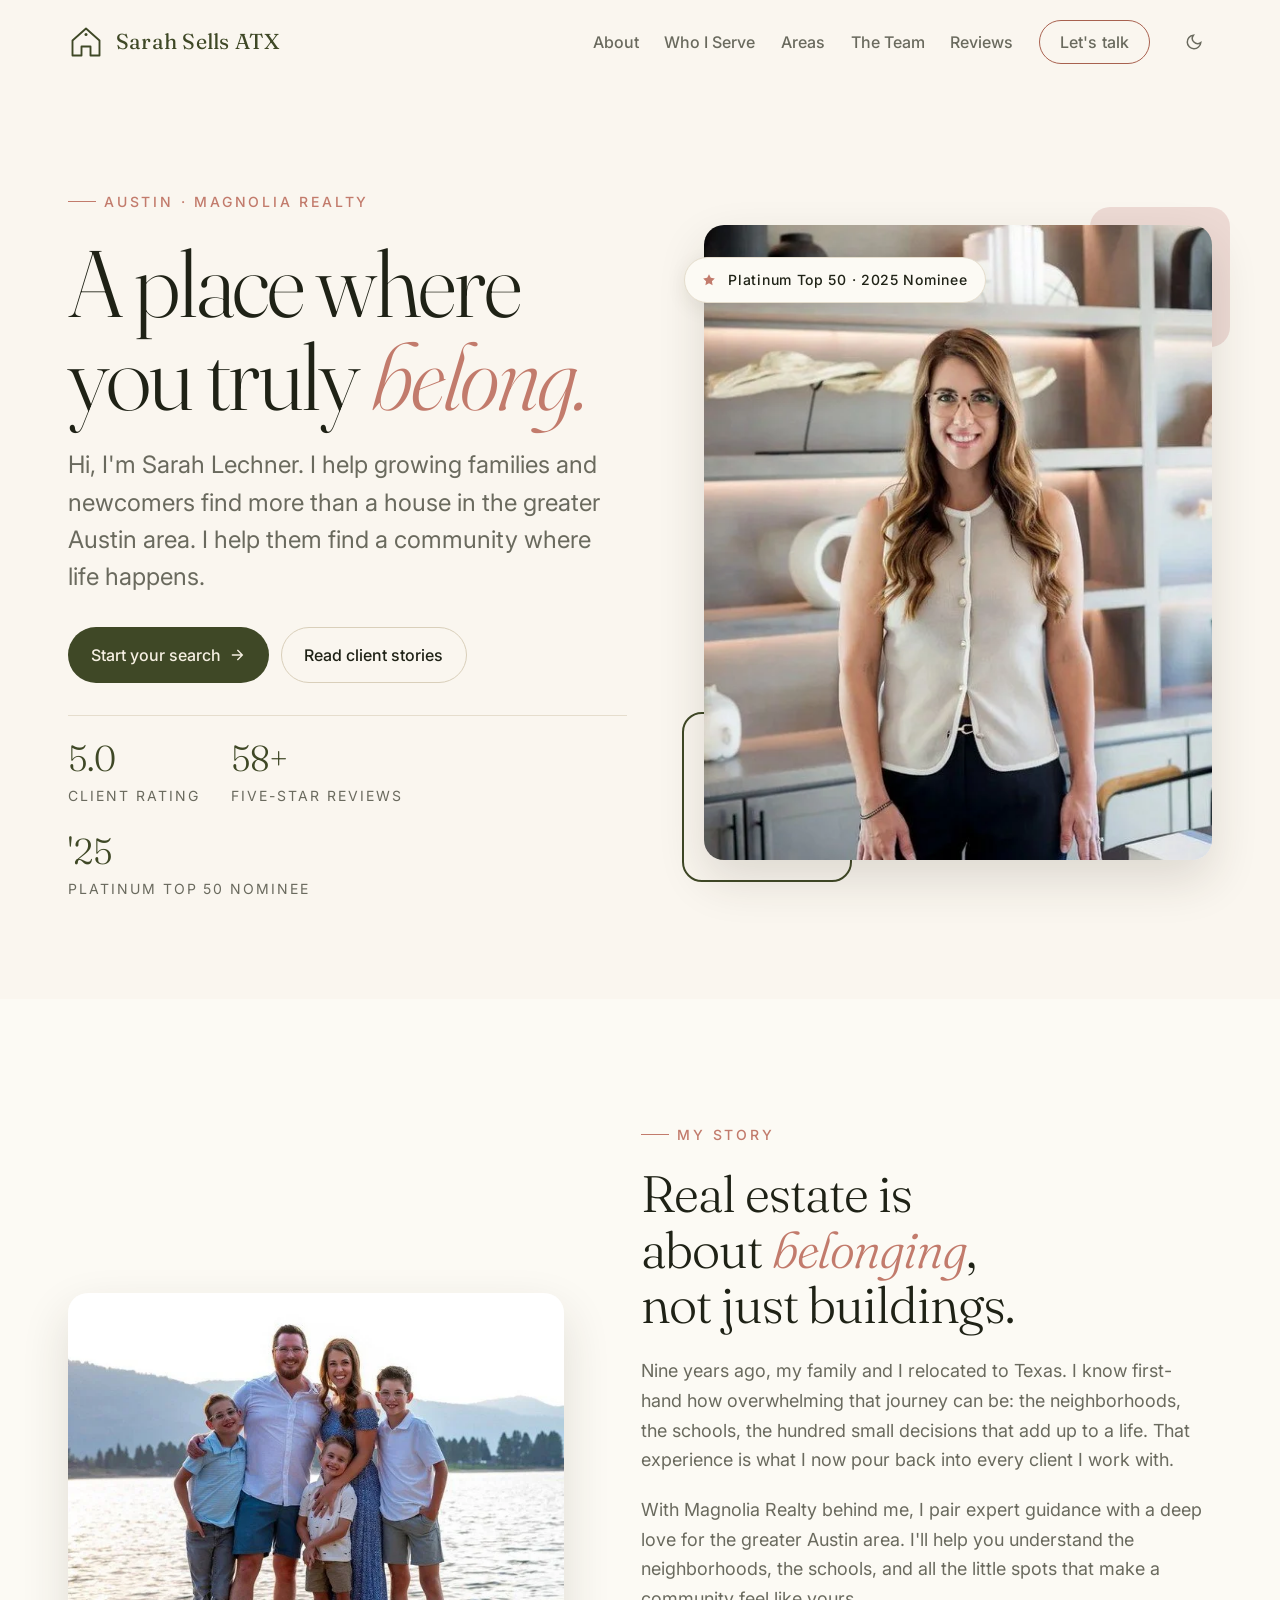
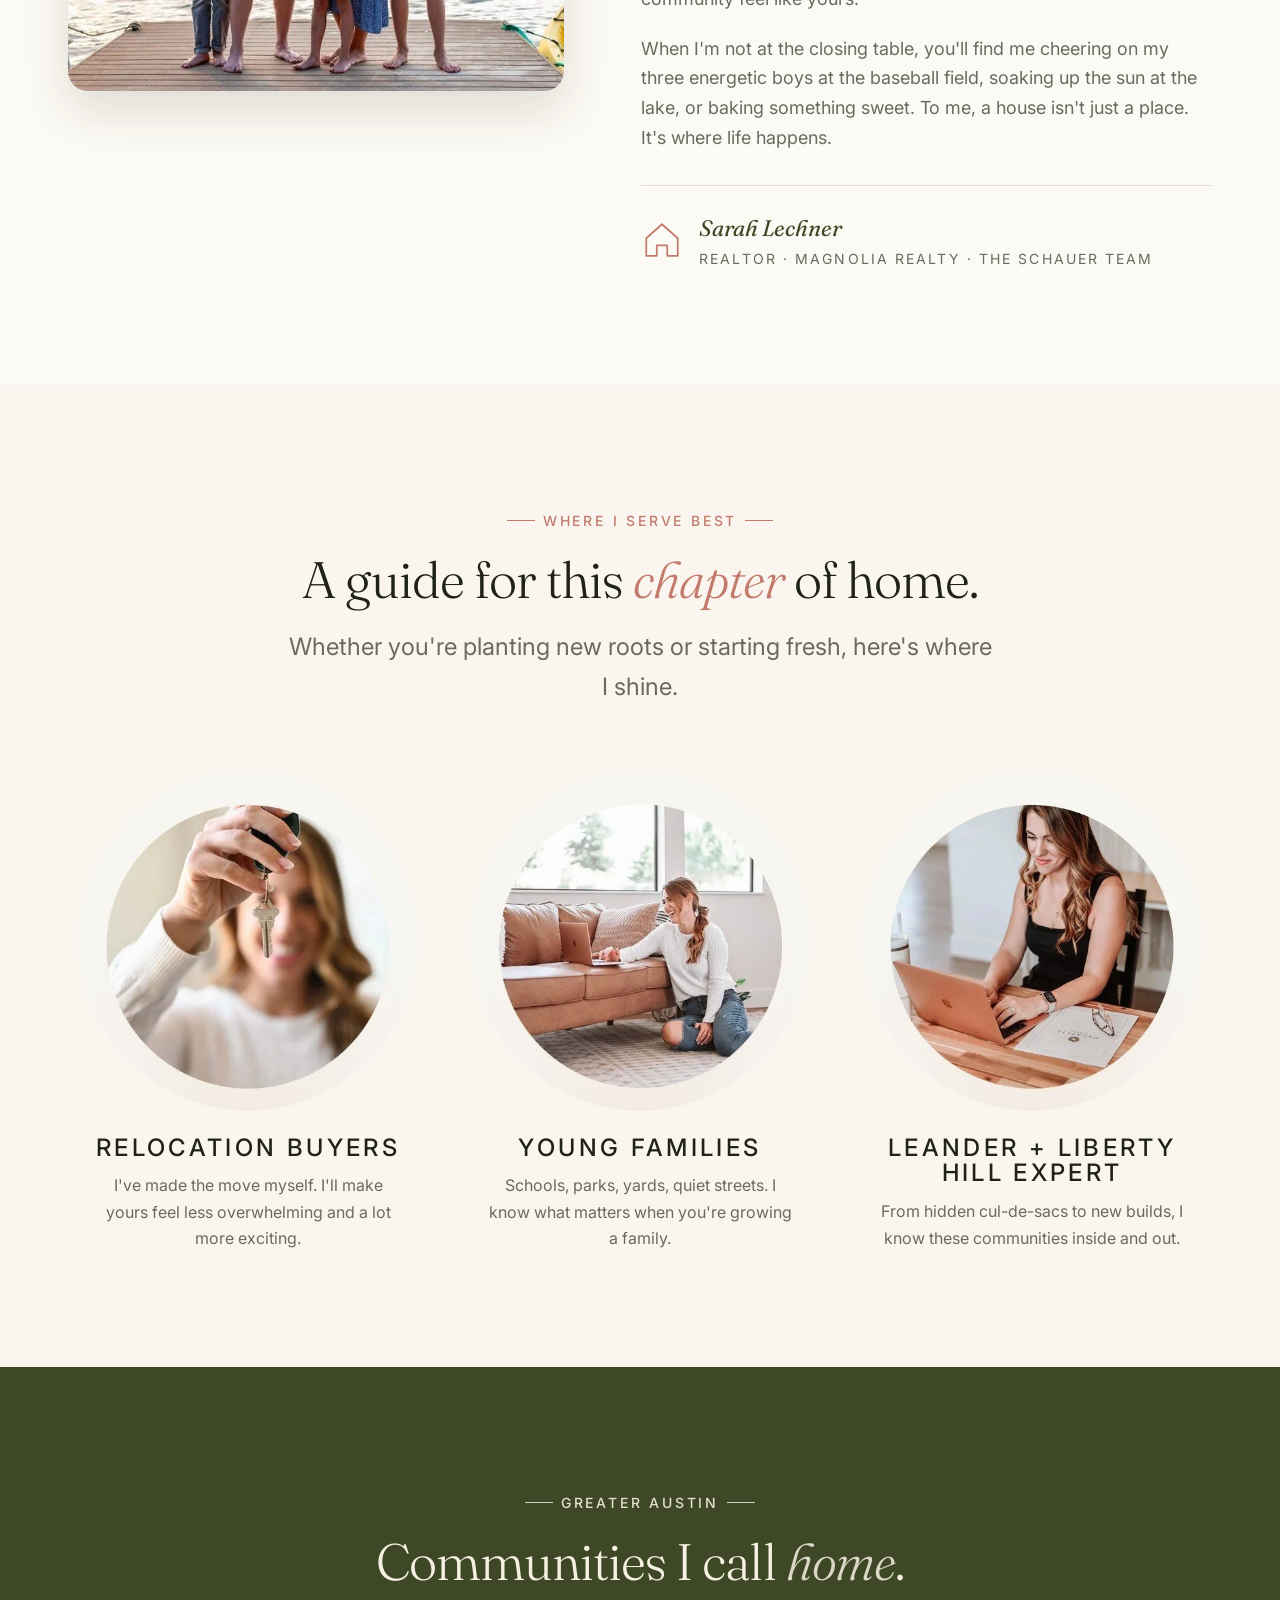
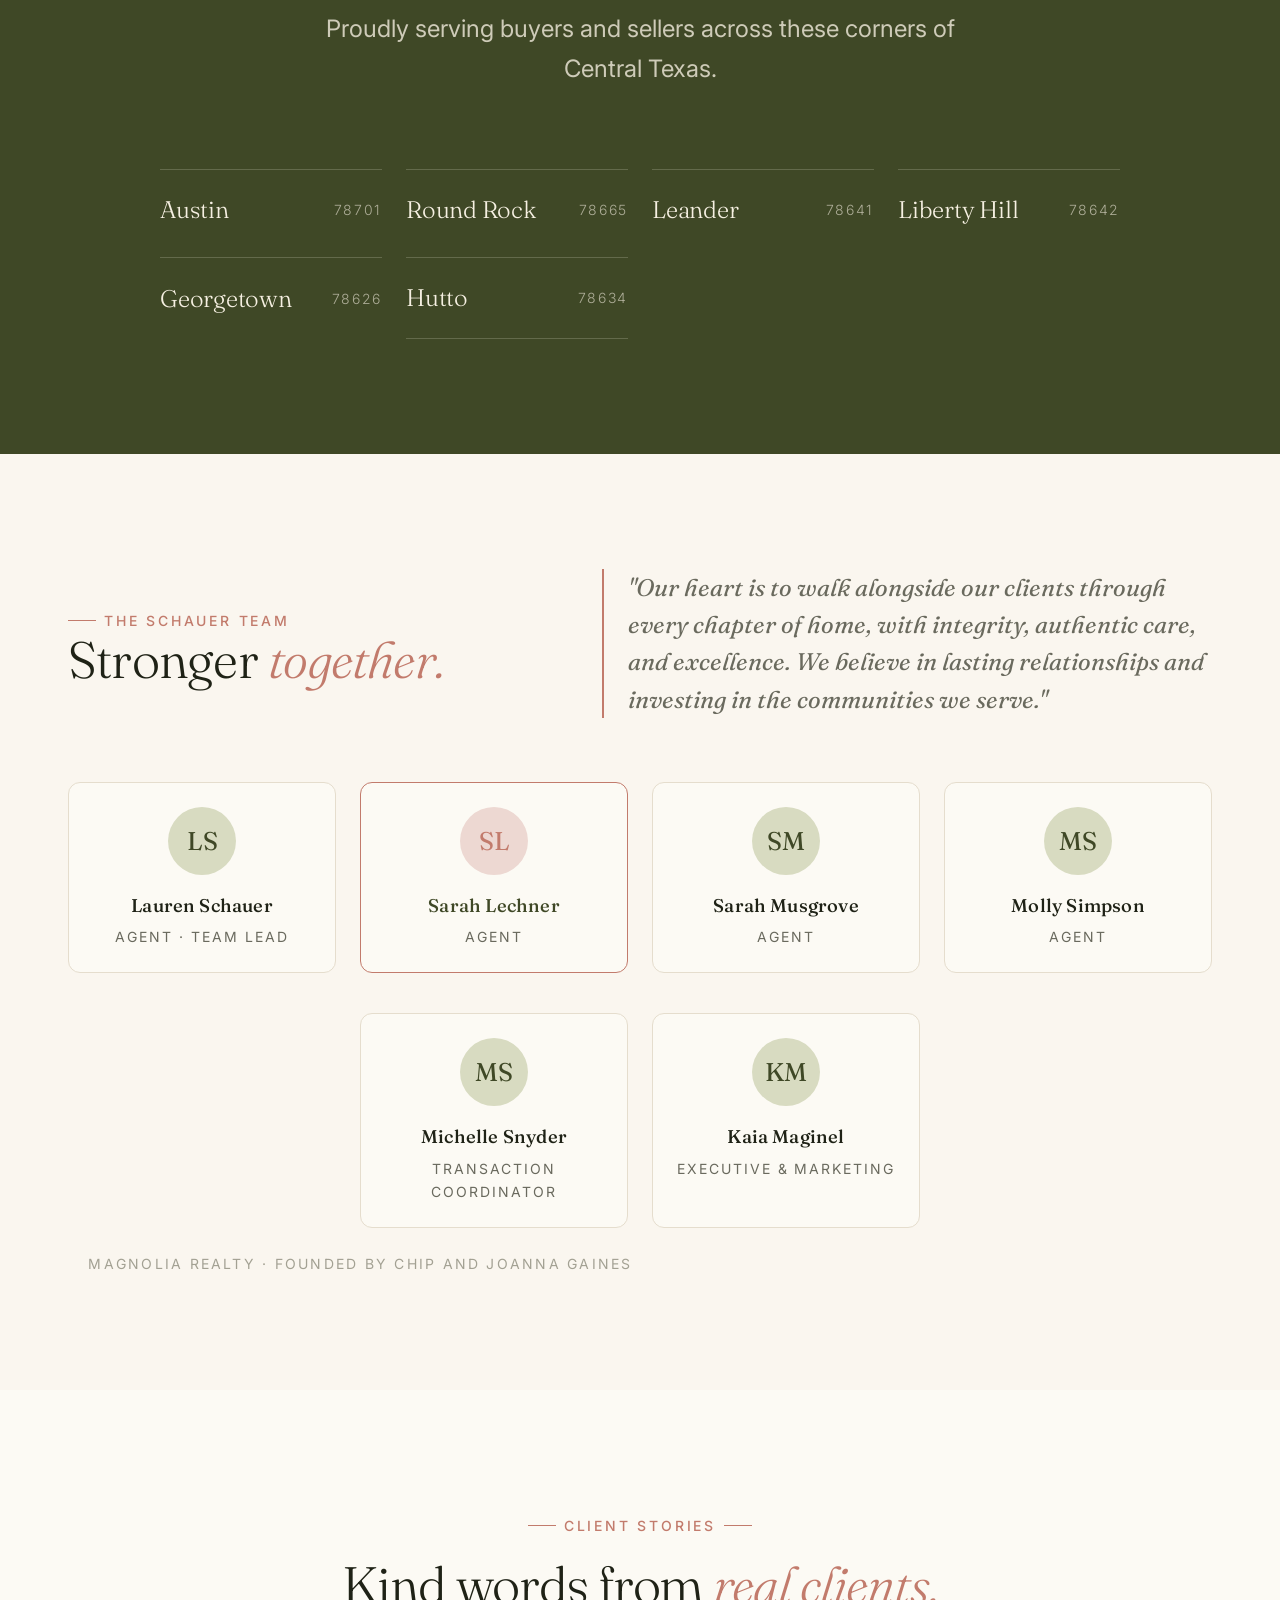
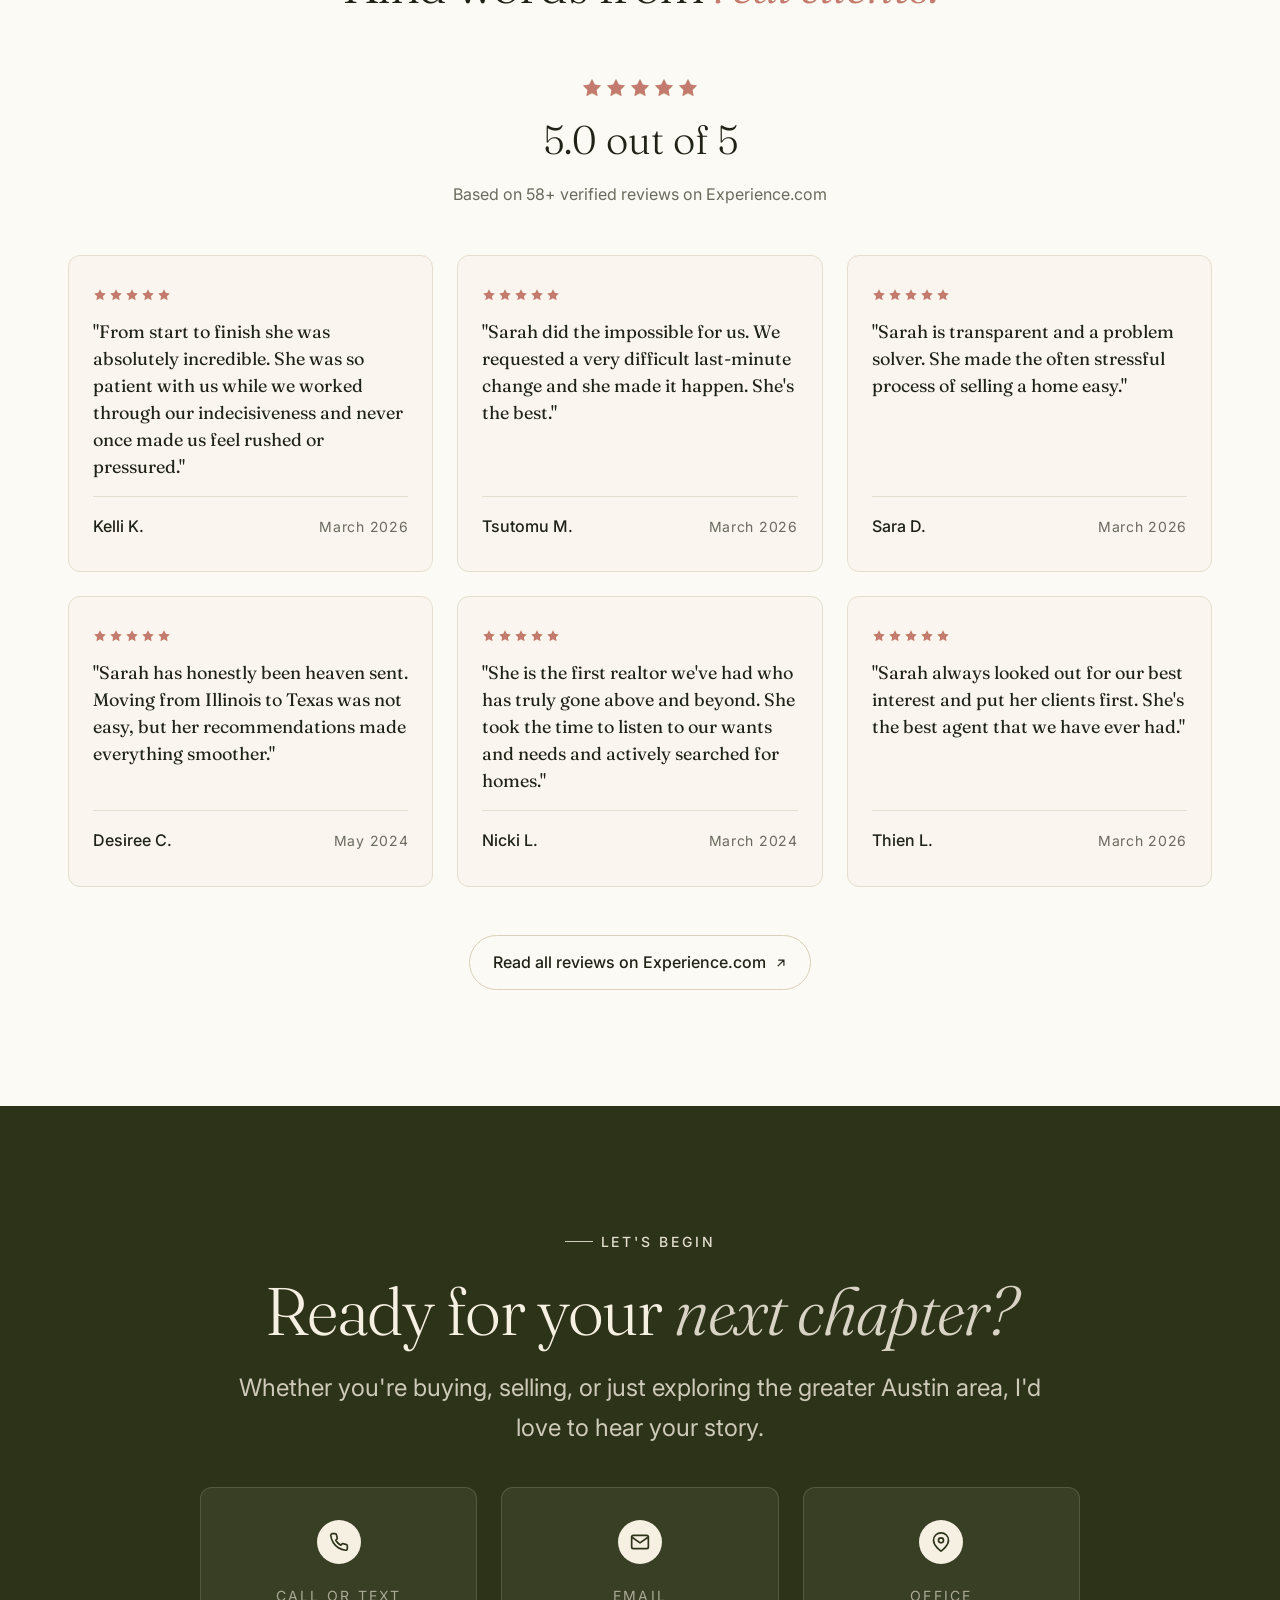
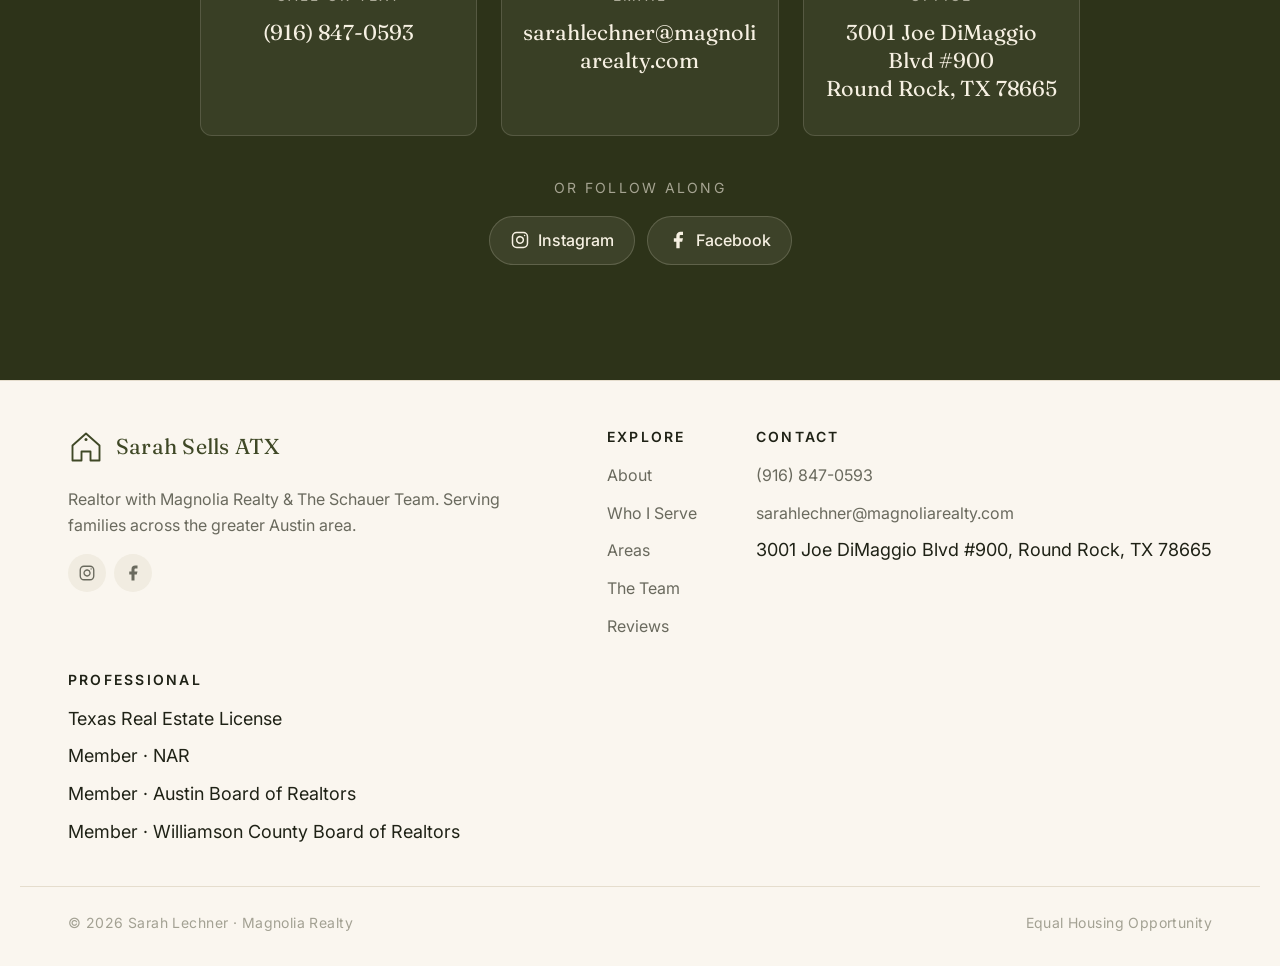
==== index.html @ 05d9da2b "Move Sarah Lechner to second position in team grid" ====
<!doctype html>
<html lang="en">
<head>
  <meta charset="utf-8" />
  <meta name="viewport" content="width=device-width, initial-scale=1" />
  <title>Sarah Sells ATX - Sarah Lechner, Austin Realtor | Magnolia Realty</title>
  <meta name="description" content="Sarah Lechner is an Austin-area realtor with Magnolia Realty and The Schauer Team. Helping families buy, sell, and relocate across Austin, Round Rock, Leander, Liberty Hill, Georgetown and Hutto." />
  <meta name="theme-color" content="#3f4826" />

  <!-- Open Graph -->
  <meta property="og:type" content="website" />
  <meta property="og:title" content="Sarah Sells ATX - Sarah Lechner, Austin Realtor" />
  <meta property="og:description" content="A real estate partner for growing families and newcomers to the greater Austin area." />
  <meta property="og:image" content="assets/images/headshot.jpg" />
  <meta property="og:url" content="https://sarahsellsatx.com/" />

  <link rel="icon" type="image/svg+xml" href="assets/favicon.svg" />
  <link rel="icon" type="image/png" sizes="32x32" href="assets/favicon-32.png" />
  <link rel="icon" type="image/png" sizes="16x16" href="assets/favicon-16.png" />
  <link rel="apple-touch-icon" sizes="180x180" href="assets/apple-touch-icon.png" />
  <link rel="shortcut icon" href="assets/favicon.ico" />

  <!-- Fonts -->
  <link rel="preconnect" href="https://fonts.googleapis.com" />
  <link rel="preconnect" href="https://fonts.gstatic.com" crossorigin />
  <link href="https://fonts.googleapis.com/css2?family=Fraunces:ital,opsz,wght@0,9..144,300..600;1,9..144,300..600&family=Inter:wght@400;500;600&display=swap" rel="stylesheet" />

  <link rel="stylesheet" href="styles.css" />

  <!-- JSON-LD -->
  <script type="application/ld+json">
  {
    "@context": "https://schema.org",
    "@type": "RealEstateAgent",
    "name": "Sarah Lechner",
    "image": "https://sarahsellsatx.com/assets/images/headshot.jpg",
    "url": "https://sarahsellsatx.com/",
    "telephone": "+1-916-847-0593",
    "email": "sarahlechner@magnoliarealty.com",
    "address": {
      "@type": "PostalAddress",
      "streetAddress": "3001 Joe DiMaggio Blvd #900",
      "addressLocality": "Round Rock",
      "addressRegion": "TX",
      "postalCode": "78665",
      "addressCountry": "US"
    },
    "areaServed": ["Austin, TX","Round Rock, TX","Leander, TX","Liberty Hill, TX","Georgetown, TX","Hutto, TX"],
    "worksFor": { "@type": "Organization", "name": "Magnolia Realty" },
    "aggregateRating": { "@type": "AggregateRating", "ratingValue": "5.0", "reviewCount": "58" }
  }
  </script>
</head>
<body>
  <!-- ============ HEADER ============ -->
  <header class="site-header" id="top">
    <div class="container inner">
      <a href="#top" class="brand" aria-label="Sarah Sells ATX, home">
        <svg class="brand-mark" viewBox="0 0 48 48" fill="none" xmlns="http://www.w3.org/2000/svg" aria-hidden="true">
          <path d="M24 6 L6 22 V42 H18 V30 H30 V42 H42 V22 Z" stroke="currentColor" stroke-width="2.5" stroke-linejoin="round"/>
          <circle cx="24" cy="14" r="2" fill="currentColor"/>
        </svg>
        <span class="brand-text">Sarah Sells ATX</span>
      </a>

      <nav class="nav" id="primary-nav" aria-label="Primary">
        <a href="#about">About</a>
        <a href="#serve">Who I Serve</a>
        <a href="#areas">Areas</a>
        <a href="#team">The Team</a>
        <a href="#reviews">Reviews</a>
        <a href="#contact" class="nav-cta">Let's talk</a>
        <button class="theme-toggle" data-theme-toggle aria-label="Switch to dark mode">
          <svg width="18" height="18" viewBox="0 0 24 24" fill="none" stroke="currentColor" stroke-width="2"><path d="M21 12.79A9 9 0 1 1 11.21 3 7 7 0 0 0 21 12.79z"/></svg>
        </button>
      </nav>

      <button class="menu-toggle" aria-label="Open menu" aria-expanded="false" aria-controls="primary-nav">
        <svg width="20" height="20" viewBox="0 0 24 24" fill="none" stroke="currentColor" stroke-width="2" stroke-linecap="round"><path d="M3 6h18M3 12h18M3 18h18"/></svg>
      </button>
    </div>
  </header>

  <main>
    <!-- ============ HERO ============ -->
    <section class="hero">
      <div class="container hero-grid">
        <div class="hero-copy" data-reveal>
          <span class="eyebrow">Austin · Magnolia Realty</span>
          <h1>A place where you truly <em>belong.</em></h1>
          <p class="hero-lede">
            Hi, I'm Sarah Lechner. I help growing families and newcomers find
            more than a house in the greater Austin area. I help them find a
            community where life happens.
          </p>
          <div class="hero-cta-row">
            <a href="#contact" class="btn btn--primary">
              Start your search
              <svg width="16" height="16" viewBox="0 0 24 24" fill="none" stroke="currentColor" stroke-width="2" stroke-linecap="round"><path d="M5 12h14M13 5l7 7-7 7"/></svg>
            </a>
            <a href="#reviews" class="btn btn--ghost">Read client stories</a>
          </div>

          <div class="hero-meta">
            <div class="hero-stat"><span class="n">5.0</span><span class="l">Client rating</span></div>
            <div class="hero-stat"><span class="n">58+</span><span class="l">Five-star reviews</span></div>
            <div class="hero-stat"><span class="n">'25</span><span class="l">Platinum Top 50 Nominee</span></div>
          </div>
        </div>

        <div class="hero-photo" data-reveal>
          <div class="hero-badge">
            <svg width="14" height="14" viewBox="0 0 24 24" fill="currentColor"><path d="M12 2l3.09 6.26L22 9.27l-5 4.87 1.18 6.88L12 17.77l-6.18 3.25L7 14.14 2 9.27l6.91-1.01L12 2z"/></svg>
            Platinum Top 50 · 2025 Nominee
          </div>
          <img src="assets/images/headshot.jpg" alt="Sarah Lechner, Austin realtor with Magnolia Realty" loading="eager" width="654" height="663" />
        </div>
      </div>
    </section>

    <!-- ============ ABOUT ============ -->
    <section class="about" id="about">
      <div class="container about-grid">
        <div class="about-image" data-reveal>
          <img src="assets/images/family.jpg" alt="Sarah Lechner with her family at the lake" loading="lazy" width="653" height="572" />
        </div>
        <div class="about-copy" data-reveal>
          <span class="eyebrow">My Story</span>
          <h2>Real estate is about <em>belonging</em>, not just buildings.</h2>
          <p>
            Nine years ago, my family and I relocated to Texas. I know first-hand
            how overwhelming that journey can be: the neighborhoods, the schools,
            the hundred small decisions that add up to a life. That experience is
            what I now pour back into every client I work with.
          </p>
          <p>
            With Magnolia Realty behind me, I pair expert guidance with a deep
            love for the greater Austin area. I'll help you understand the
            neighborhoods, the schools, and all the little spots that make a
            community feel like yours.
          </p>
          <p>
            When I'm not at the closing table, you'll find me cheering on my three
            energetic boys at the baseball field, soaking up the sun at the lake,
            or baking something sweet. To me, a house isn't just a place. It's
            where life happens.
          </p>

          <div class="about-signature">
            <svg width="42" height="42" viewBox="0 0 48 48" fill="none" stroke="currentColor" stroke-width="2" stroke-linejoin="round" style="color: var(--color-accent)"><path d="M24 6 L6 22 V42 H18 V30 H30 V42 H42 V22 Z"/></svg>
            <div>
              <div class="name">Sarah Lechner</div>
              <div class="title">Realtor · Magnolia Realty · The Schauer Team</div>
            </div>
          </div>
        </div>
      </div>
    </section>

    <!-- ============ SERVE ============ -->
    <section id="serve">
      <div class="container">
        <div class="section-header" data-reveal>
          <span class="eyebrow">Where I serve best</span>
          <h2>A guide for this <em>chapter</em> of home.</h2>
          <p>Whether you're planting new roots or starting fresh, here's where I shine.</p>
        </div>

        <div class="serve-grid">
          <article class="serve-card" data-reveal>
            <div class="serve-media"><img src="assets/images/serve-relocation.jpg" alt="Relocation buyer holding house keys" loading="lazy" /></div>
            <h3>Relocation Buyers</h3>
            <p>I've made the move myself. I'll make yours feel less overwhelming and a lot more exciting.</p>
          </article>

          <article class="serve-card" data-reveal>
            <div class="serve-media"><img src="assets/images/serve-families.jpg" alt="Young family shopping for a home" loading="lazy" /></div>
            <h3>Young Families</h3>
            <p>Schools, parks, yards, quiet streets. I know what matters when you're growing a family.</p>
          </article>

          <article class="serve-card" data-reveal>
            <div class="serve-media"><img src="assets/images/serve-leander.jpg" alt="Sarah reviewing a listing on a laptop" loading="lazy" /></div>
            <h3>Leander + Liberty Hill Expert</h3>
            <p>From hidden cul-de-sacs to new builds, I know these communities inside and out.</p>
          </article>
        </div>
      </div>
    </section>

    <!-- ============ AREAS ============ -->
    <section class="areas" id="areas">
      <div class="container">
        <div class="section-header" data-reveal>
          <span class="eyebrow">Greater Austin</span>
          <h2>Communities I call <em>home</em>.</h2>
          <p>Proudly serving buyers and sellers across these corners of Central Texas.</p>
        </div>

        <ul class="areas-list" data-reveal>
          <li>Austin <span class="zip">78701</span></li>
          <li>Round Rock <span class="zip">78665</span></li>
          <li>Leander <span class="zip">78641</span></li>
          <li>Liberty Hill <span class="zip">78642</span></li>
          <li>Georgetown <span class="zip">78626</span></li>
          <li>Hutto <span class="zip">78634</span></li>
        </ul>
      </div>
    </section>

    <!-- ============ TEAM ============ -->
    <section id="team">
      <div class="container">
        <div class="team-intro" data-reveal>
          <div>
            <span class="eyebrow">The Schauer Team</span>
            <h2>Stronger <em>together.</em></h2>
          </div>
          <blockquote>
            "Our heart is to walk alongside our clients through every chapter of home, with integrity, authentic care, and excellence. We believe in lasting relationships and investing in the communities we serve."
          </blockquote>
        </div>

        <div class="team-grid">
          <article class="team-card" data-reveal>
            <div class="team-avatar">LS</div>
            <div class="name">Lauren Schauer</div>
            <div class="role">Agent · Team Lead</div>
          </article>
          <article class="team-card featured" data-reveal>
            <div class="team-avatar">SL</div>
            <div class="name">Sarah Lechner</div>
            <div class="role">Agent</div>
          </article>
          <article class="team-card" data-reveal>
            <div class="team-avatar">SM</div>
            <div class="name">Sarah Musgrove</div>
            <div class="role">Agent</div>
          </article>
          <article class="team-card" data-reveal>
            <div class="team-avatar">MS</div>
            <div class="name">Molly Simpson</div>
            <div class="role">Agent</div>
          </article>
        </div>

        <div class="team-grid support">
          <article class="team-card" data-reveal>
            <div class="team-avatar">MS</div>
            <div class="name">Michelle Snyder</div>
            <div class="role">Transaction Coordinator</div>
          </article>
          <article class="team-card" data-reveal>
            <div class="team-avatar">KM</div>
            <div class="name">Kaia Maginel</div>
            <div class="role">Executive &amp; Marketing</div>
          </article>
        </div>

        <p class="team-caption">Magnolia Realty · Founded by Chip and Joanna Gaines</p>
      </div>
    </section>

    <!-- ============ REVIEWS ============ -->
    <section class="reviews" id="reviews">
      <div class="container">
        <div class="section-header" data-reveal>
          <span class="eyebrow">Client Stories</span>
          <h2>Kind words from <em>real clients.</em></h2>
        </div>

        <div class="reviews-summary" data-reveal>
          <div class="stars" aria-label="5 out of 5 stars">
            <svg width="22" height="22" viewBox="0 0 24 24" fill="currentColor"><path d="M12 2l3.09 6.26L22 9.27l-5 4.87 1.18 6.88L12 17.77l-6.18 3.25L7 14.14 2 9.27l6.91-1.01L12 2z"/></svg>
            <svg width="22" height="22" viewBox="0 0 24 24" fill="currentColor"><path d="M12 2l3.09 6.26L22 9.27l-5 4.87 1.18 6.88L12 17.77l-6.18 3.25L7 14.14 2 9.27l6.91-1.01L12 2z"/></svg>
            <svg width="22" height="22" viewBox="0 0 24 24" fill="currentColor"><path d="M12 2l3.09 6.26L22 9.27l-5 4.87 1.18 6.88L12 17.77l-6.18 3.25L7 14.14 2 9.27l6.91-1.01L12 2z"/></svg>
            <svg width="22" height="22" viewBox="0 0 24 24" fill="currentColor"><path d="M12 2l3.09 6.26L22 9.27l-5 4.87 1.18 6.88L12 17.77l-6.18 3.25L7 14.14 2 9.27l6.91-1.01L12 2z"/></svg>
            <svg width="22" height="22" viewBox="0 0 24 24" fill="currentColor"><path d="M12 2l3.09 6.26L22 9.27l-5 4.87 1.18 6.88L12 17.77l-6.18 3.25L7 14.14 2 9.27l6.91-1.01L12 2z"/></svg>
          </div>
          <div class="score">5.0 out of 5</div>
          <div class="meta">Based on 58+ verified reviews on Experience.com</div>
        </div>

        <div class="reviews-grid">
          <article class="review-card" data-reveal>
            <div class="stars" aria-label="5 stars">
              <svg width="14" height="14" viewBox="0 0 24 24" fill="currentColor"><path d="M12 2l3.09 6.26L22 9.27l-5 4.87 1.18 6.88L12 17.77l-6.18 3.25L7 14.14 2 9.27l6.91-1.01L12 2z"/></svg>
              <svg width="14" height="14" viewBox="0 0 24 24" fill="currentColor"><path d="M12 2l3.09 6.26L22 9.27l-5 4.87 1.18 6.88L12 17.77l-6.18 3.25L7 14.14 2 9.27l6.91-1.01L12 2z"/></svg>
              <svg width="14" height="14" viewBox="0 0 24 24" fill="currentColor"><path d="M12 2l3.09 6.26L22 9.27l-5 4.87 1.18 6.88L12 17.77l-6.18 3.25L7 14.14 2 9.27l6.91-1.01L12 2z"/></svg>
              <svg width="14" height="14" viewBox="0 0 24 24" fill="currentColor"><path d="M12 2l3.09 6.26L22 9.27l-5 4.87 1.18 6.88L12 17.77l-6.18 3.25L7 14.14 2 9.27l6.91-1.01L12 2z"/></svg>
              <svg width="14" height="14" viewBox="0 0 24 24" fill="currentColor"><path d="M12 2l3.09 6.26L22 9.27l-5 4.87 1.18 6.88L12 17.77l-6.18 3.25L7 14.14 2 9.27l6.91-1.01L12 2z"/></svg>
            </div>
            <blockquote>"From start to finish she was absolutely incredible. She was so patient with us while we worked through our indecisiveness and never once made us feel rushed or pressured."</blockquote>
            <div class="author">
              <span class="author-name">Kelli K.</span>
              <span class="author-date">March 2026</span>
            </div>
          </article>

          <article class="review-card" data-reveal>
            <div class="stars" aria-label="5 stars">
              <svg width="14" height="14" viewBox="0 0 24 24" fill="currentColor"><path d="M12 2l3.09 6.26L22 9.27l-5 4.87 1.18 6.88L12 17.77l-6.18 3.25L7 14.14 2 9.27l6.91-1.01L12 2z"/></svg>
              <svg width="14" height="14" viewBox="0 0 24 24" fill="currentColor"><path d="M12 2l3.09 6.26L22 9.27l-5 4.87 1.18 6.88L12 17.77l-6.18 3.25L7 14.14 2 9.27l6.91-1.01L12 2z"/></svg>
              <svg width="14" height="14" viewBox="0 0 24 24" fill="currentColor"><path d="M12 2l3.09 6.26L22 9.27l-5 4.87 1.18 6.88L12 17.77l-6.18 3.25L7 14.14 2 9.27l6.91-1.01L12 2z"/></svg>
              <svg width="14" height="14" viewBox="0 0 24 24" fill="currentColor"><path d="M12 2l3.09 6.26L22 9.27l-5 4.87 1.18 6.88L12 17.77l-6.18 3.25L7 14.14 2 9.27l6.91-1.01L12 2z"/></svg>
              <svg width="14" height="14" viewBox="0 0 24 24" fill="currentColor"><path d="M12 2l3.09 6.26L22 9.27l-5 4.87 1.18 6.88L12 17.77l-6.18 3.25L7 14.14 2 9.27l6.91-1.01L12 2z"/></svg>
            </div>
            <blockquote>"Sarah did the impossible for us. We requested a very difficult last-minute change and she made it happen. She's the best."</blockquote>
            <div class="author">
              <span class="author-name">Tsutomu M.</span>
              <span class="author-date">March 2026</span>
            </div>
          </article>

          <article class="review-card" data-reveal>
            <div class="stars" aria-label="5 stars">
              <svg width="14" height="14" viewBox="0 0 24 24" fill="currentColor"><path d="M12 2l3.09 6.26L22 9.27l-5 4.87 1.18 6.88L12 17.77l-6.18 3.25L7 14.14 2 9.27l6.91-1.01L12 2z"/></svg>
              <svg width="14" height="14" viewBox="0 0 24 24" fill="currentColor"><path d="M12 2l3.09 6.26L22 9.27l-5 4.87 1.18 6.88L12 17.77l-6.18 3.25L7 14.14 2 9.27l6.91-1.01L12 2z"/></svg>
              <svg width="14" height="14" viewBox="0 0 24 24" fill="currentColor"><path d="M12 2l3.09 6.26L22 9.27l-5 4.87 1.18 6.88L12 17.77l-6.18 3.25L7 14.14 2 9.27l6.91-1.01L12 2z"/></svg>
              <svg width="14" height="14" viewBox="0 0 24 24" fill="currentColor"><path d="M12 2l3.09 6.26L22 9.27l-5 4.87 1.18 6.88L12 17.77l-6.18 3.25L7 14.14 2 9.27l6.91-1.01L12 2z"/></svg>
              <svg width="14" height="14" viewBox="0 0 24 24" fill="currentColor"><path d="M12 2l3.09 6.26L22 9.27l-5 4.87 1.18 6.88L12 17.77l-6.18 3.25L7 14.14 2 9.27l6.91-1.01L12 2z"/></svg>
            </div>
            <blockquote>"Sarah is transparent and a problem solver. She made the often stressful process of selling a home easy."</blockquote>
            <div class="author">
              <span class="author-name">Sara D.</span>
              <span class="author-date">March 2026</span>
            </div>
          </article>

          <article class="review-card" data-reveal>
            <div class="stars" aria-label="5 stars">
              <svg width="14" height="14" viewBox="0 0 24 24" fill="currentColor"><path d="M12 2l3.09 6.26L22 9.27l-5 4.87 1.18 6.88L12 17.77l-6.18 3.25L7 14.14 2 9.27l6.91-1.01L12 2z"/></svg>
              <svg width="14" height="14" viewBox="0 0 24 24" fill="currentColor"><path d="M12 2l3.09 6.26L22 9.27l-5 4.87 1.18 6.88L12 17.77l-6.18 3.25L7 14.14 2 9.27l6.91-1.01L12 2z"/></svg>
              <svg width="14" height="14" viewBox="0 0 24 24" fill="currentColor"><path d="M12 2l3.09 6.26L22 9.27l-5 4.87 1.18 6.88L12 17.77l-6.18 3.25L7 14.14 2 9.27l6.91-1.01L12 2z"/></svg>
              <svg width="14" height="14" viewBox="0 0 24 24" fill="currentColor"><path d="M12 2l3.09 6.26L22 9.27l-5 4.87 1.18 6.88L12 17.77l-6.18 3.25L7 14.14 2 9.27l6.91-1.01L12 2z"/></svg>
              <svg width="14" height="14" viewBox="0 0 24 24" fill="currentColor"><path d="M12 2l3.09 6.26L22 9.27l-5 4.87 1.18 6.88L12 17.77l-6.18 3.25L7 14.14 2 9.27l6.91-1.01L12 2z"/></svg>
            </div>
            <blockquote>"Sarah has honestly been heaven sent. Moving from Illinois to Texas was not easy, but her recommendations made everything smoother."</blockquote>
            <div class="author">
              <span class="author-name">Desiree C.</span>
              <span class="author-date">May 2024</span>
            </div>
          </article>

          <article class="review-card" data-reveal>
            <div class="stars" aria-label="5 stars">
              <svg width="14" height="14" viewBox="0 0 24 24" fill="currentColor"><path d="M12 2l3.09 6.26L22 9.27l-5 4.87 1.18 6.88L12 17.77l-6.18 3.25L7 14.14 2 9.27l6.91-1.01L12 2z"/></svg>
              <svg width="14" height="14" viewBox="0 0 24 24" fill="currentColor"><path d="M12 2l3.09 6.26L22 9.27l-5 4.87 1.18 6.88L12 17.77l-6.18 3.25L7 14.14 2 9.27l6.91-1.01L12 2z"/></svg>
              <svg width="14" height="14" viewBox="0 0 24 24" fill="currentColor"><path d="M12 2l3.09 6.26L22 9.27l-5 4.87 1.18 6.88L12 17.77l-6.18 3.25L7 14.14 2 9.27l6.91-1.01L12 2z"/></svg>
              <svg width="14" height="14" viewBox="0 0 24 24" fill="currentColor"><path d="M12 2l3.09 6.26L22 9.27l-5 4.87 1.18 6.88L12 17.77l-6.18 3.25L7 14.14 2 9.27l6.91-1.01L12 2z"/></svg>
              <svg width="14" height="14" viewBox="0 0 24 24" fill="currentColor"><path d="M12 2l3.09 6.26L22 9.27l-5 4.87 1.18 6.88L12 17.77l-6.18 3.25L7 14.14 2 9.27l6.91-1.01L12 2z"/></svg>
            </div>
            <blockquote>"She is the first realtor we've had who has truly gone above and beyond. She took the time to listen to our wants and needs and actively searched for homes."</blockquote>
            <div class="author">
              <span class="author-name">Nicki L.</span>
              <span class="author-date">March 2024</span>
            </div>
          </article>

          <article class="review-card" data-reveal>
            <div class="stars" aria-label="5 stars">
              <svg width="14" height="14" viewBox="0 0 24 24" fill="currentColor"><path d="M12 2l3.09 6.26L22 9.27l-5 4.87 1.18 6.88L12 17.77l-6.18 3.25L7 14.14 2 9.27l6.91-1.01L12 2z"/></svg>
              <svg width="14" height="14" viewBox="0 0 24 24" fill="currentColor"><path d="M12 2l3.09 6.26L22 9.27l-5 4.87 1.18 6.88L12 17.77l-6.18 3.25L7 14.14 2 9.27l6.91-1.01L12 2z"/></svg>
              <svg width="14" height="14" viewBox="0 0 24 24" fill="currentColor"><path d="M12 2l3.09 6.26L22 9.27l-5 4.87 1.18 6.88L12 17.77l-6.18 3.25L7 14.14 2 9.27l6.91-1.01L12 2z"/></svg>
              <svg width="14" height="14" viewBox="0 0 24 24" fill="currentColor"><path d="M12 2l3.09 6.26L22 9.27l-5 4.87 1.18 6.88L12 17.77l-6.18 3.25L7 14.14 2 9.27l6.91-1.01L12 2z"/></svg>
              <svg width="14" height="14" viewBox="0 0 24 24" fill="currentColor"><path d="M12 2l3.09 6.26L22 9.27l-5 4.87 1.18 6.88L12 17.77l-6.18 3.25L7 14.14 2 9.27l6.91-1.01L12 2z"/></svg>
            </div>
            <blockquote>"Sarah always looked out for our best interest and put her clients first. She's the best agent that we have ever had."</blockquote>
            <div class="author">
              <span class="author-name">Thien L.</span>
              <span class="author-date">March 2026</span>
            </div>
          </article>
        </div>

        <div class="reviews-cta">
          <a class="btn btn--ghost" href="https://www.experience.com/reviews/sarah-lechner-274281" target="_blank" rel="noopener">
            Read all reviews on Experience.com
            <svg width="14" height="14" viewBox="0 0 24 24" fill="none" stroke="currentColor" stroke-width="2" stroke-linecap="round"><path d="M7 17L17 7M8 7h9v9"/></svg>
          </a>
        </div>
      </div>
    </section>

    <!-- ============ CONTACT ============ -->
    <section class="contact" id="contact">
      <div class="container container--default">
        <span class="eyebrow" style="margin-bottom: var(--space-6);">Let's begin</span>
        <h2>Ready for your <em>next chapter?</em></h2>
        <p>Whether you're buying, selling, or just exploring the greater Austin area, I'd love to hear your story.</p>

        <div class="contact-methods">
          <a class="contact-card" href="tel:+19168470593" aria-label="Call Sarah at 916-847-0593">
            <div class="icon">
              <svg width="20" height="20" viewBox="0 0 24 24" fill="none" stroke="currentColor" stroke-width="2" stroke-linecap="round" stroke-linejoin="round"><path d="M22 16.92v3a2 2 0 0 1-2.18 2 19.79 19.79 0 0 1-8.63-3.07 19.5 19.5 0 0 1-6-6 19.79 19.79 0 0 1-3.07-8.67A2 2 0 0 1 4.11 2h3a2 2 0 0 1 2 1.72c.13.96.37 1.9.72 2.81a2 2 0 0 1-.45 2.11L8.09 9.91a16 16 0 0 0 6 6l1.27-1.27a2 2 0 0 1 2.11-.45c.91.35 1.85.59 2.81.72A2 2 0 0 1 22 16.92z"/></svg>
            </div>
            <span class="label">Call or Text</span>
            <span class="value">(916) 847-0593</span>
          </a>

          <a class="contact-card" href="mailto:sarahlechner@magnoliarealty.com" aria-label="Email Sarah">
            <div class="icon">
              <svg width="20" height="20" viewBox="0 0 24 24" fill="none" stroke="currentColor" stroke-width="2" stroke-linecap="round" stroke-linejoin="round"><path d="M4 4h16c1.1 0 2 .9 2 2v12c0 1.1-.9 2-2 2H4c-1.1 0-2-.9-2-2V6c0-1.1.9-2 2-2z"/><polyline points="22,6 12,13 2,6"/></svg>
            </div>
            <span class="label">Email</span>
            <span class="value">sarahlechner@magnoliarealty.com</span>
          </a>

          <a class="contact-card" href="https://www.google.com/maps/search/?api=1&query=3001+Joe+DiMaggio+Blvd+Round+Rock+TX" target="_blank" rel="noopener" aria-label="Office location">
            <div class="icon">
              <svg width="20" height="20" viewBox="0 0 24 24" fill="none" stroke="currentColor" stroke-width="2" stroke-linecap="round" stroke-linejoin="round"><path d="M21 10c0 7-9 13-9 13s-9-6-9-13a9 9 0 0 1 18 0z"/><circle cx="12" cy="10" r="3"/></svg>
            </div>
            <span class="label">Office</span>
            <span class="value">3001 Joe DiMaggio Blvd #900<br>Round Rock, TX 78665</span>
          </a>
        </div>

        <div class="contact-social">
          <span class="contact-social-label">Or follow along</span>
          <div class="contact-social-links">
            <a href="https://www.instagram.com/sarahlechner_magnoliarealty/" target="_blank" rel="noopener" aria-label="Instagram">
              <svg width="20" height="20" viewBox="0 0 24 24" fill="none" stroke="currentColor" stroke-width="1.8" stroke-linecap="round" stroke-linejoin="round"><rect x="3" y="3" width="18" height="18" rx="5"/><path d="M16 11.37A4 4 0 1 1 12.63 8 4 4 0 0 1 16 11.37z"/><line x1="17.5" y1="6.5" x2="17.51" y2="6.5"/></svg>
              <span>Instagram</span>
            </a>
            <a href="https://www.facebook.com/sarah.copeland.391/" target="_blank" rel="noopener" aria-label="Facebook">
              <svg width="20" height="20" viewBox="0 0 24 24" fill="currentColor"><path d="M18 2h-3a5 5 0 0 0-5 5v3H7v4h3v8h4v-8h3l1-4h-4V7a1 1 0 0 1 1-1h3z"/></svg>
              <span>Facebook</span>
            </a>
          </div>
        </div>
      </div>
    </section>
  </main>

  <!-- ============ FOOTER ============ -->
  <footer class="site-footer">
    <div class="container inner">
      <div class="brand-block">
        <a class="brand" href="#top">
          <svg class="brand-mark" viewBox="0 0 48 48" fill="none" aria-hidden="true">
            <path d="M24 6 L6 22 V42 H18 V30 H30 V42 H42 V22 Z" stroke="currentColor" stroke-width="2.5" stroke-linejoin="round"/>
            <circle cx="24" cy="14" r="2" fill="currentColor"/>
          </svg>
          <span class="brand-text">Sarah Sells ATX</span>
        </a>
        <p>Realtor with Magnolia Realty &amp; The Schauer Team. Serving families across the greater Austin area.</p>
        <div class="social">
          <a href="https://www.instagram.com/sarahlechner_magnoliarealty/" target="_blank" rel="noopener" aria-label="Sarah on Instagram">
            <svg width="18" height="18" viewBox="0 0 24 24" fill="none" stroke="currentColor" stroke-width="1.8" stroke-linecap="round" stroke-linejoin="round"><rect x="3" y="3" width="18" height="18" rx="5"/><path d="M16 11.37A4 4 0 1 1 12.63 8 4 4 0 0 1 16 11.37z"/><line x1="17.5" y1="6.5" x2="17.51" y2="6.5"/></svg>
          </a>
          <a href="https://www.facebook.com/sarah.copeland.391/" target="_blank" rel="noopener" aria-label="Sarah on Facebook">
            <svg width="18" height="18" viewBox="0 0 24 24" fill="currentColor"><path d="M18 2h-3a5 5 0 0 0-5 5v3H7v4h3v8h4v-8h3l1-4h-4V7a1 1 0 0 1 1-1h3z"/></svg>
          </a>
        </div>
      </div>

      <div class="footer-col">
        <h4>Explore</h4>
        <ul>
          <li><a href="#about">About</a></li>
          <li><a href="#serve">Who I Serve</a></li>
          <li><a href="#areas">Areas</a></li>
          <li><a href="#team">The Team</a></li>
          <li><a href="#reviews">Reviews</a></li>
        </ul>
      </div>

      <div class="footer-col">
        <h4>Contact</h4>
        <ul>
          <li><a href="tel:+19168470593">(916) 847-0593</a></li>
          <li><a href="mailto:sarahlechner@magnoliarealty.com">sarahlechner@magnoliarealty.com</a></li>
          <li>3001 Joe DiMaggio Blvd #900, Round Rock, TX 78665</li>
        </ul>
      </div>

      <div class="footer-col">
        <h4>Professional</h4>
        <ul>
          <li>Texas Real Estate License</li>
          <li>Member · NAR</li>
          <li>Member · Austin Board of Realtors</li>
          <li>Member · Williamson County Board of Realtors</li>
        </ul>
      </div>
    </div>

    <div class="container footer-legal">
      <span>© <span id="year"></span> Sarah Lechner · Magnolia Realty</span>
      <span>Equal Housing Opportunity</span>
    </div>
  </footer>

  <script src="main.js" defer></script>
</body>
</html>
---- styles.css ----
/* =================================================================
   Sarah Sells ATX - Warm, editorial palette
   Display: Fraunces (serif), Body: Inter
   Signature: olive green + black accent on warm cream (Magnolia Realty inspired)
   ================================================================= */

/* ----- Tokens ----- */
:root, [data-theme="light"] {
  /* Type scale */
  --text-xs:   clamp(0.75rem, 0.7rem + 0.25vw, 0.875rem);
  --text-sm:   clamp(0.875rem, 0.8rem + 0.35vw, 1rem);
  --text-base: clamp(1rem, 0.95rem + 0.25vw, 1.125rem);
  --text-lg:   clamp(1.125rem, 1rem + 0.75vw, 1.5rem);
  --text-xl:   clamp(1.5rem, 1.2rem + 1.25vw, 2.25rem);
  --text-2xl:  clamp(2rem, 1.2rem + 2.5vw, 3.5rem);
  --text-3xl:  clamp(2.5rem, 1rem + 4vw, 5rem);
  --text-hero: clamp(3rem, 1.5rem + 5.5vw, 6.5rem);

  /* Spacing */
  --space-1: 0.25rem; --space-2: 0.5rem; --space-3: 0.75rem;
  --space-4: 1rem; --space-5: 1.25rem; --space-6: 1.5rem;
  --space-8: 2rem; --space-10: 2.5rem; --space-12: 3rem;
  --space-16: 4rem; --space-20: 5rem; --space-24: 6rem; --space-32: 8rem;

  /* Light palette - warm cream, deep olive, rich black (Magnolia Realty palette) */
  --color-bg: #faf6ef;
  --color-surface: #fcfaf4;
  --color-surface-2: #ffffff;
  --color-surface-offset: #f1ece1;
  --color-surface-dark: #3f4826;  /* deep olive hero band */
  --color-divider: #e5ddcd;
  --color-border: #d9cfba;

  --color-text: #1f2216;
  --color-text-muted: #6a6a5e;
  --color-text-faint: #a3a193;
  --color-text-inverse: #f6f0e2;

  --color-primary: #3f4826;          /* olive */
  --color-primary-hover: #525b30;
  --color-primary-active: #2d3319;
  --color-primary-highlight: #d8dbc1;

  --color-accent: #c27b6c;           /* dusty rose */
  --color-accent-hover: #a8614f;
  --color-accent-soft: #edd8d2;      /* soft rose-cream */

  --radius-sm: 0.375rem;
  --radius-md: 0.5rem;
  --radius-lg: 0.75rem;
  --radius-xl: 1.25rem;
  --radius-full: 9999px;

  --transition: 200ms cubic-bezier(0.16, 1, 0.3, 1);

  --shadow-sm: 0 1px 2px rgba(48, 45, 30, 0.06);
  --shadow-md: 0 6px 20px rgba(48, 45, 30, 0.08);
  --shadow-lg: 0 20px 48px rgba(48, 45, 30, 0.14);

  --content-narrow: 720px;
  --content-default: 1040px;
  --content-wide: 1240px;

  --font-display: 'Fraunces', 'Source Serif 4', Georgia, serif;
  --font-body: 'Inter', 'Helvetica Neue', sans-serif;
}

[data-theme="dark"] {
  --color-bg: #1a1c14;
  --color-surface: #22241c;
  --color-surface-2: #282a21;
  --color-surface-offset: #2f3126;
  --color-surface-dark: #111310;
  --color-divider: #3a3c31;
  --color-border: #494b3f;

  --color-text: #ecebe1;
  --color-text-muted: #a8a89a;
  --color-text-faint: #6c6c60;
  --color-text-inverse: #1a1c14;

  --color-primary: #c4cd9e;
  --color-primary-hover: #dae2b8;
  --color-primary-active: #a6af82;
  --color-primary-highlight: #3e4530;

  --color-accent: #d99a8b;           /* lifted dusty rose for dark bg */
  --color-accent-hover: #e8b0a1;
  --color-accent-soft: #3d2f2c;

  --shadow-sm: 0 1px 2px rgba(0,0,0,0.3);
  --shadow-md: 0 6px 20px rgba(0,0,0,0.35);
  --shadow-lg: 0 20px 48px rgba(0,0,0,0.5);
}

/* ----- Reset & base ----- */
*, *::before, *::after { box-sizing: border-box; margin: 0; padding: 0; }

html {
  -webkit-font-smoothing: antialiased;
  -moz-osx-font-smoothing: grayscale;
  text-rendering: optimizeLegibility;
  scroll-behavior: smooth;
  scroll-padding-top: 88px;
}

body {
  min-height: 100dvh;
  font-family: var(--font-body);
  font-size: var(--text-base);
  line-height: 1.65;
  color: var(--color-text);
  background: var(--color-bg);
  transition: background var(--transition), color var(--transition);
}

img, picture, video, svg { display: block; max-width: 100%; height: auto; }
button { cursor: pointer; background: none; border: none; font: inherit; color: inherit; }
a { color: inherit; text-decoration: none; }

h1, h2, h3, h4 {
  font-family: var(--font-display);
  font-weight: 400;
  line-height: 1.08;
  letter-spacing: -0.015em;
  text-wrap: balance;
  color: var(--color-text);
}

p { text-wrap: pretty; max-width: 65ch; }

::selection {
  background: var(--color-primary-highlight);
  color: var(--color-text);
}

:focus-visible {
  outline: 2px solid var(--color-accent);
  outline-offset: 3px;
  border-radius: var(--radius-sm);
}

@media (prefers-reduced-motion: reduce) {
  *, *::before, *::after {
    animation-duration: 0.01ms !important;
    transition-duration: 0.01ms !important;
    scroll-behavior: auto !important;
  }
}

/* ----- Layout helpers ----- */
.container {
  width: 100%;
  max-width: var(--content-wide);
  margin-inline: auto;
  padding-inline: clamp(var(--space-5), 4vw, var(--space-12));
}

.container--narrow { max-width: var(--content-narrow); }
.container--default { max-width: var(--content-default); }

.eyebrow {
  display: inline-flex;
  align-items: center;
  gap: var(--space-2);
  font-family: var(--font-body);
  font-size: var(--text-xs);
  letter-spacing: 0.2em;
  text-transform: uppercase;
  font-weight: 500;
  color: var(--color-accent);
}
.eyebrow::before {
  content: '';
  width: 28px;
  height: 1px;
  background: var(--color-accent);
}

/* ----- Header ----- */
.site-header {
  position: sticky;
  top: 0;
  z-index: 50;
  background: color-mix(in oklab, var(--color-bg) 88%, transparent);
  backdrop-filter: saturate(140%) blur(14px);
  -webkit-backdrop-filter: saturate(140%) blur(14px);
  border-bottom: 1px solid transparent;
  transition: border-color var(--transition), background var(--transition);
}
.site-header.scrolled {
  border-bottom-color: var(--color-divider);
}

.site-header .inner {
  display: flex;
  align-items: center;
  justify-content: space-between;
  gap: var(--space-6);
  padding-block: var(--space-5);
}

.brand {
  display: inline-flex;
  align-items: center;
  gap: var(--space-3);
  color: var(--color-primary);
}
.brand-mark { width: 36px; height: 36px; flex-shrink: 0; }
.brand-text {
  font-family: var(--font-display);
  font-size: 1.35rem;
  letter-spacing: 0.01em;
  font-weight: 400;
}

.nav {
  display: flex;
  align-items: center;
  gap: clamp(var(--space-5), 2vw, var(--space-8));
}
.nav a {
  font-size: var(--text-sm);
  font-weight: 500;
  color: var(--color-text-muted);
  position: relative;
  padding-block: var(--space-2);
}
.nav a:hover { color: var(--color-text); }
.nav a::after {
  content: '';
  position: absolute;
  left: 0; right: 0; bottom: 0;
  height: 1px;
  background: var(--color-accent);
  transform: scaleX(0);
  transform-origin: left;
  transition: transform var(--transition);
}
.nav a:hover::after { transform: scaleX(1); }

.nav-cta {
  display: inline-flex;
  align-items: center;
  gap: var(--space-2);
  padding: 0.6rem 1.25rem;
  background: transparent;
  color: var(--color-accent-hover);
  border: 1.5px solid var(--color-accent-hover);
  border-radius: var(--radius-full);
  font-size: var(--text-sm);
  font-weight: 600;
  letter-spacing: 0.01em;
  transition: background var(--transition), color var(--transition),
              transform var(--transition), border-color var(--transition);
}
.nav-cta:hover {
  background: var(--color-accent-hover);
  color: #ffffff;
  transform: translateY(-1px);
}
.nav-cta::after { display: none; }
[data-theme="dark"] .nav-cta {
  color: var(--color-accent);
  border-color: var(--color-accent);
  background: transparent;
}
[data-theme="dark"] .nav-cta:hover {
  background: var(--color-accent);
  color: var(--color-text-inverse);
}

.theme-toggle {
  width: 36px; height: 36px;
  display: inline-flex;
  align-items: center; justify-content: center;
  border-radius: var(--radius-full);
  color: var(--color-text-muted);
  transition: background var(--transition), color var(--transition);
}
.theme-toggle:hover {
  background: var(--color-surface-offset);
  color: var(--color-text);
}

.menu-toggle { display: none; }

/* Mobile nav */
@media (max-width: 820px) {
  .nav { display: none; }
  .menu-toggle {
    display: inline-flex;
    width: 40px; height: 40px;
    align-items: center; justify-content: center;
    border-radius: var(--radius-full);
    color: var(--color-text);
  }
  .menu-toggle:hover { background: var(--color-surface-offset); }
  .nav.open {
    display: flex;
    flex-direction: column;
    align-items: flex-start;
    gap: var(--space-5);
    position: absolute;
    top: 100%;
    left: 0; right: 0;
    padding: var(--space-6) clamp(var(--space-5), 4vw, var(--space-12));
    background: var(--color-surface);
    border-bottom: 1px solid var(--color-divider);
    box-shadow: var(--shadow-md);
  }
}

/* ----- Hero ----- */
.hero {
  position: relative;
  padding-block: clamp(var(--space-12), 8vw, var(--space-24));
  overflow: hidden;
}

.hero-grid {
  display: grid;
  grid-template-columns: 1.1fr 1fr;
  gap: clamp(var(--space-10), 6vw, var(--space-20));
  align-items: center;
}

.hero-copy .eyebrow { margin-bottom: var(--space-6); }

.hero h1 {
  font-size: var(--text-hero);
  font-weight: 300;
  letter-spacing: -0.025em;
  line-height: 0.98;
  margin-bottom: var(--space-6);
}
.hero h1 em {
  font-style: italic;
  font-weight: 300;
  color: var(--color-accent);
}

.hero-lede {
  font-size: var(--text-lg);
  color: var(--color-text-muted);
  max-width: 48ch;
  margin-bottom: var(--space-8);
  line-height: 1.55;
}

.hero-meta {
  display: flex;
  flex-wrap: wrap;
  gap: var(--space-6) var(--space-8);
  padding-top: var(--space-6);
  border-top: 1px solid var(--color-divider);
  margin-top: var(--space-8);
}
.hero-stat .n {
  display: block;
  font-family: var(--font-display);
  font-size: 2.25rem;
  font-weight: 300;
  line-height: 1;
  color: var(--color-primary);
  margin-bottom: 0.25rem;
}
.hero-stat .l {
  font-size: var(--text-xs);
  letter-spacing: 0.14em;
  text-transform: uppercase;
  color: var(--color-text-muted);
}

.hero-cta-row {
  display: flex;
  flex-wrap: wrap;
  gap: var(--space-3);
}

.btn {
  display: inline-flex;
  align-items: center;
  gap: var(--space-2);
  padding: 0.85rem 1.4rem;
  border-radius: var(--radius-full);
  font-size: var(--text-sm);
  font-weight: 500;
  transition: background var(--transition), color var(--transition),
              transform var(--transition), box-shadow var(--transition),
              border-color var(--transition);
  border: 1px solid transparent;
}
.btn--primary {
  background: var(--color-primary);
  color: var(--color-text-inverse);
}
.btn--primary:hover {
  background: var(--color-primary-hover);
  transform: translateY(-2px);
  box-shadow: var(--shadow-md);
}
.btn--ghost {
  background: transparent;
  color: var(--color-text);
  border-color: var(--color-border);
}
.btn--ghost:hover {
  border-color: var(--color-primary);
  color: var(--color-primary);
}
.btn--accent {
  background: var(--color-accent);
  color: #fff;
}
.btn--accent:hover {
  background: var(--color-accent-hover);
  transform: translateY(-2px);
  box-shadow: var(--shadow-md);
}

/* Hero photo */
.hero-photo {
  position: relative;
  aspect-ratio: 4 / 5;
  max-width: 520px;
  margin-inline: auto;
  width: 100%;
}
.hero-photo img {
  width: 100%;
  height: 100%;
  object-fit: cover;
  border-radius: var(--radius-xl);
  box-shadow: var(--shadow-lg);
  position: relative;
  z-index: 2;
}
.hero-photo::before {
  content: '';
  position: absolute;
  inset: -18px -18px auto auto;
  width: 140px;
  height: 140px;
  background: var(--color-accent-soft);
  border-radius: var(--radius-xl);
  z-index: 1;
  opacity: 0.9;
}
.hero-photo::after {
  content: '';
  position: absolute;
  inset: auto auto -22px -22px;
  width: 170px;
  height: 170px;
  border: 2px solid var(--color-primary);
  border-radius: var(--radius-xl);
  z-index: 1;
}

.hero-badge {
  position: absolute;
  top: var(--space-8);
  left: -20px;
  z-index: 3;
  background: var(--color-surface);
  border: 1px solid var(--color-divider);
  border-radius: var(--radius-full);
  padding: 0.65rem 1.1rem;
  box-shadow: var(--shadow-md);
  display: inline-flex;
  align-items: center;
  gap: var(--space-3);
  font-size: var(--text-xs);
  font-weight: 500;
  letter-spacing: 0.05em;
}
.hero-badge svg { color: var(--color-accent); }

@media (max-width: 820px) {
  .hero-grid {
    grid-template-columns: 1fr;
    gap: var(--space-12);
  }
  .hero-photo { max-width: 420px; }
  .hero-badge { left: var(--space-4); }
}

/* ----- Section ----- */
section { padding-block: clamp(var(--space-16), 9vw, var(--space-32)); }

.section-header {
  text-align: center;
  max-width: 720px;
  margin: 0 auto var(--space-16);
}
.section-header .eyebrow { justify-content: center; margin-bottom: var(--space-5); }
.section-header .eyebrow::before,
.section-header .eyebrow::after { content: ''; width: 28px; height: 1px; background: var(--color-accent); }
.section-header h2 {
  font-size: var(--text-2xl);
  font-weight: 300;
  letter-spacing: -0.02em;
  margin-bottom: var(--space-5);
}
.section-header h2 em {
  font-style: italic;
  color: var(--color-accent);
}
.section-header p {
  color: var(--color-text-muted);
  font-size: var(--text-lg);
  margin-inline: auto;
}

/* ----- About ----- */
.about {
  background: var(--color-surface);
  position: relative;
}

.about-grid {
  display: grid;
  grid-template-columns: 1fr 1.15fr;
  gap: clamp(var(--space-10), 6vw, var(--space-20));
  align-items: center;
}

.about-image {
  position: relative;
  aspect-ratio: 5/4;
  border-radius: var(--radius-xl);
  overflow: hidden;
  box-shadow: var(--shadow-lg);
}
.about-image img {
  width: 100%;
  height: 100%;
  object-fit: cover;
}

.about-copy .eyebrow { margin-bottom: var(--space-5); }
.about-copy h2 {
  font-size: var(--text-2xl);
  font-weight: 300;
  letter-spacing: -0.02em;
  margin-bottom: var(--space-6);
}
.about-copy h2 em { font-style: italic; color: var(--color-accent); }
.about-copy p {
  color: var(--color-text-muted);
  margin-bottom: var(--space-5);
  font-size: var(--text-base);
}
.about-copy p:last-child { margin-bottom: 0; }

.about-signature {
  margin-top: var(--space-8);
  padding-top: var(--space-6);
  border-top: 1px solid var(--color-divider);
  display: flex;
  align-items: center;
  gap: var(--space-4);
}
.about-signature .name {
  font-family: var(--font-display);
  font-style: italic;
  font-size: 1.4rem;
  color: var(--color-primary);
}
.about-signature .title {
  font-size: var(--text-xs);
  letter-spacing: 0.15em;
  text-transform: uppercase;
  color: var(--color-text-muted);
}

@media (max-width: 820px) {
  .about-grid { grid-template-columns: 1fr; }
}

/* ----- Serve ----- */
.serve-grid {
  display: grid;
  grid-template-columns: repeat(3, 1fr);
  gap: var(--space-8);
}
.serve-card {
  text-align: center;
}
.serve-media {
  aspect-ratio: 1/1;
  border-radius: 50%;
  overflow: hidden;
  position: relative;
  margin-inline: auto;
  max-width: 340px;
  transition: transform var(--transition);
}
.serve-media::after {
  content: '';
  position: absolute;
  inset: 0;
  border-radius: 50%;
  background: radial-gradient(circle at 50% 100%, rgba(201,106,63,0.08), transparent 60%);
  pointer-events: none;
}
.serve-card:hover .serve-media { transform: translateY(-6px); }
.serve-media img {
  width: 100%;
  height: 100%;
  object-fit: cover;
}
.serve-card h3 {
  margin-top: var(--space-6);
  font-size: var(--text-lg);
  font-weight: 500;
  font-family: var(--font-body);
  letter-spacing: 0.14em;
  text-transform: uppercase;
  color: var(--color-text);
}
.serve-card p {
  margin: var(--space-3) auto 0;
  max-width: 32ch;
  color: var(--color-text-muted);
  font-size: var(--text-sm);
}

@media (max-width: 820px) {
  .serve-grid { grid-template-columns: 1fr; gap: var(--space-10); }
}

/* ----- Areas served ----- */
/* These sections lock to the olive/cream identity regardless of theme. */
.areas {
  background: #3f4826;
  color: #f6f0e2;
  position: relative;
}
.areas .eyebrow { color: #f6f0e2; opacity: 0.9; }
.areas .eyebrow::before,
.areas .eyebrow::after { background: #f6f0e2; opacity: 0.9; }
.areas h2 { color: #f6f0e2; }
.areas h2 em { color: #f6f0e2; font-style: italic; font-weight: 300; opacity: 0.85; }
.areas .section-header p { color: rgba(246, 240, 226, 0.78); }

.areas-list {
  display: grid;
  grid-template-columns: repeat(auto-fit, minmax(180px, 1fr));
  gap: var(--space-2) var(--space-6);
  max-width: 960px;
  margin: 0 auto;
  padding-top: var(--space-4);
}
.areas-list li {
  list-style: none;
  padding: var(--space-5) 0;
  border-top: 1px solid rgba(246, 240, 226, 0.2);
  font-family: var(--font-display);
  font-size: 1.5rem;
  font-weight: 300;
  letter-spacing: -0.01em;
  color: #f6f0e2;
  display: flex;
  align-items: center;
  justify-content: space-between;
  gap: var(--space-3);
}
.areas-list li:last-child { border-bottom: 1px solid rgba(246, 240, 226, 0.2); }
.areas-list li .zip {
  font-family: var(--font-body);
  font-size: var(--text-xs);
  letter-spacing: 0.12em;
  text-transform: uppercase;
  color: rgba(246, 240, 226, 0.6);
}

/* ----- Team ----- */
.team-intro {
  display: grid;
  grid-template-columns: 1fr 1.3fr;
  gap: clamp(var(--space-10), 6vw, var(--space-16));
  align-items: center;
  margin-bottom: var(--space-16);
}
.team-intro h2 {
  font-size: var(--text-2xl);
  font-weight: 300;
}
.team-intro h2 em { font-style: italic; color: var(--color-accent); }
.team-intro blockquote {
  font-family: var(--font-display);
  font-style: italic;
  font-size: var(--text-lg);
  line-height: 1.55;
  color: var(--color-text-muted);
  max-width: 56ch;
  padding-left: var(--space-6);
  border-left: 2px solid var(--color-accent);
}
@media (max-width: 820px) {
  .team-intro { grid-template-columns: 1fr; }
}

.team-grid {
  display: grid;
  grid-template-columns: repeat(4, 1fr);
  gap: var(--space-6);
}
.team-grid.support {
  grid-template-columns: repeat(2, 1fr);
  max-width: 560px;
  margin: var(--space-10) auto 0;
}
.team-card {
  background: var(--color-surface);
  border: 1px solid var(--color-divider);
  border-radius: var(--radius-lg);
  padding: var(--space-6) var(--space-5);
  text-align: center;
  transition: border-color var(--transition), transform var(--transition), box-shadow var(--transition);
}
.team-card:hover {
  border-color: var(--color-accent);
  transform: translateY(-3px);
  box-shadow: var(--shadow-md);
}
.team-avatar {
  width: 68px; height: 68px;
  margin: 0 auto var(--space-4);
  border-radius: 50%;
  background: var(--color-primary-highlight);
  color: var(--color-primary);
  font-family: var(--font-display);
  font-size: 1.6rem;
  display: flex;
  align-items: center;
  justify-content: center;
  font-weight: 400;
}
.team-card.featured .team-avatar {
  background: var(--color-accent-soft);
  color: var(--color-accent);
}
.team-card .name {
  font-family: var(--font-display);
  font-size: 1.15rem;
  font-weight: 500;
  margin-bottom: var(--space-1);
  letter-spacing: 0.01em;
}
.team-card .role {
  font-size: var(--text-xs);
  letter-spacing: 0.14em;
  text-transform: uppercase;
  color: var(--color-text-muted);
}
.team-card.featured { border-color: var(--color-accent); }
.team-card.featured .name { color: var(--color-primary); }

@media (max-width: 1040px) {
  .team-grid { grid-template-columns: repeat(2, 1fr); }
}
@media (max-width: 560px) {
  .team-grid, .team-grid.support { grid-template-columns: 1fr; max-width: 360px; margin-inline: auto; }
}

.team-caption {
  text-align: center;
  margin-top: var(--space-6);
  font-size: var(--text-xs);
  letter-spacing: 0.16em;
  text-transform: uppercase;
  color: var(--color-text-faint);
}

/* ----- Testimonials ----- */
.reviews {
  background: var(--color-surface);
}
.reviews-summary {
  display: flex;
  flex-direction: column;
  align-items: center;
  gap: var(--space-2);
  margin-bottom: var(--space-12);
}
.stars {
  display: inline-flex;
  gap: 2px;
  color: var(--color-accent);
}
.reviews-summary .score {
  font-family: var(--font-display);
  font-size: 2.5rem;
  font-weight: 300;
}
.reviews-summary .meta {
  font-size: var(--text-sm);
  color: var(--color-text-muted);
}

.reviews-grid {
  display: grid;
  grid-template-columns: repeat(3, 1fr);
  gap: var(--space-6);
}
.review-card {
  background: var(--color-bg);
  border: 1px solid var(--color-divider);
  border-radius: var(--radius-lg);
  padding: var(--space-8) var(--space-6);
  display: flex;
  flex-direction: column;
  gap: var(--space-4);
  position: relative;
  transition: border-color var(--transition), transform var(--transition);
}
.review-card:hover { border-color: var(--color-accent); transform: translateY(-3px); }
.review-card .stars { font-size: 14px; }
.review-card blockquote {
  font-family: var(--font-display);
  font-size: 1.125rem;
  line-height: 1.5;
  font-weight: 400;
  color: var(--color-text);
  flex: 1;
}
.review-card .author {
  display: flex;
  align-items: center;
  justify-content: space-between;
  padding-top: var(--space-4);
  border-top: 1px solid var(--color-divider);
}
.review-card .author-name {
  font-weight: 500;
  font-size: var(--text-sm);
}
.review-card .author-date {
  font-size: var(--text-xs);
  color: var(--color-text-muted);
  letter-spacing: 0.05em;
}

@media (max-width: 1040px) {
  .reviews-grid { grid-template-columns: 1fr; }
}

.reviews-cta {
  text-align: center;
  margin-top: var(--space-12);
}

/* ----- Contact ----- */
/* Locked to dark-olive treatment across themes. */
.contact {
  background: #2d3319;
  color: #f6f0e2;
  text-align: center;
}
.contact .eyebrow { color: #f6f0e2; opacity: 0.9; }
.contact .eyebrow::before,
.contact .eyebrow::after { background: #f6f0e2; opacity: 0.9; }
.contact h2 {
  color: #f6f0e2;
  font-size: var(--text-3xl);
  font-weight: 300;
  line-height: 1;
  letter-spacing: -0.02em;
  margin-bottom: var(--space-6);
}
.contact h2 em { font-style: italic; color: #f6f0e2; font-weight: 300; opacity: 0.85; }
.contact p {
  color: rgba(246, 240, 226, 0.8);
  font-size: var(--text-lg);
  max-width: 56ch;
  margin: 0 auto var(--space-10);
}

.contact-methods {
  display: grid;
  grid-template-columns: repeat(3, 1fr);
  gap: var(--space-6);
  max-width: 880px;
  margin: 0 auto;
}
.contact-card {
  background: rgba(246, 240, 226, 0.06);
  border: 1px solid rgba(246, 240, 226, 0.15);
  border-radius: var(--radius-lg);
  padding: var(--space-8) var(--space-5);
  display: flex;
  flex-direction: column;
  align-items: center;
  gap: var(--space-3);
  transition: background var(--transition), border-color var(--transition), transform var(--transition);
}
.contact-card:hover {
  background: rgba(246, 240, 226, 0.12);
  border-color: #f6f0e2;
  transform: translateY(-3px);
}
.contact-card .icon {
  width: 44px; height: 44px;
  display: flex;
  align-items: center;
  justify-content: center;
  border-radius: 50%;
  background: #f6f0e2;
  color: #2d3319;
  margin-bottom: var(--space-2);
}
.contact-card .label {
  font-size: var(--text-xs);
  letter-spacing: 0.16em;
  text-transform: uppercase;
  color: rgba(246, 240, 226, 0.6);
}
.contact-card .value {
  font-family: var(--font-display);
  font-size: 1.35rem;
  color: #f6f0e2;
  line-height: 1.3;
  word-break: break-word;
}
@media (max-width: 820px) {
  .contact-methods { grid-template-columns: 1fr; }
}

/* ----- Contact social row ----- */
.contact-social {
  margin-top: var(--space-10);
  display: flex;
  flex-direction: column;
  align-items: center;
  gap: var(--space-4);
}
.contact-social-label {
  font-size: var(--text-xs);
  letter-spacing: 0.16em;
  text-transform: uppercase;
  color: rgba(246, 240, 226, 0.6);
}
.contact-social-links {
  display: inline-flex;
  gap: var(--space-3);
}
.contact-social-links a {
  display: inline-flex;
  align-items: center;
  gap: var(--space-2);
  padding: 0.65rem 1.25rem;
  border-radius: var(--radius-full);
  background: rgba(246, 240, 226, 0.08);
  border: 1px solid rgba(246, 240, 226, 0.18);
  color: #f6f0e2;
  font-size: var(--text-sm);
  font-weight: 500;
  transition: background var(--transition), border-color var(--transition), transform var(--transition);
}
.contact-social-links a:hover {
  background: rgba(246, 240, 226, 0.15);
  border-color: #f6f0e2;
  transform: translateY(-2px);
}

/* ----- Footer ----- */
.site-footer {
  background: var(--color-bg);
  border-top: 1px solid var(--color-divider);
  padding-block: var(--space-12) var(--space-8);
}
.site-footer .inner {
  display: flex;
  flex-wrap: wrap;
  justify-content: space-between;
  align-items: flex-start;
  gap: var(--space-8);
}
.site-footer .brand-block p {
  margin-top: var(--space-3);
  color: var(--color-text-muted);
  font-size: var(--text-sm);
  max-width: 48ch;
}
.site-footer .social {
  display: inline-flex;
  gap: var(--space-2);
  margin-top: var(--space-4);
}
.site-footer .social a {
  width: 38px; height: 38px;
  display: inline-flex;
  align-items: center;
  justify-content: center;
  border-radius: 50%;
  background: var(--color-surface-offset);
  color: var(--color-text-muted);
  transition: background var(--transition), color var(--transition), transform var(--transition);
}
.site-footer .social a:hover {
  background: var(--color-primary);
  color: var(--color-text-inverse);
  transform: translateY(-2px);
}
.footer-col h4 {
  font-family: var(--font-body);
  font-size: var(--text-xs);
  letter-spacing: 0.16em;
  text-transform: uppercase;
  font-weight: 600;
  color: var(--color-text);
  margin-bottom: var(--space-4);
}
.footer-col ul { list-style: none; display: flex; flex-direction: column; gap: var(--space-2); }
.footer-col a {
  color: var(--color-text-muted);
  font-size: var(--text-sm);
  transition: color var(--transition);
}
.footer-col a:hover { color: var(--color-accent); }
.footer-legal {
  margin-top: var(--space-10);
  padding-top: var(--space-6);
  border-top: 1px solid var(--color-divider);
  display: flex;
  flex-wrap: wrap;
  justify-content: space-between;
  gap: var(--space-4);
  font-size: var(--text-xs);
  color: var(--color-text-faint);
  letter-spacing: 0.03em;
}

/* ----- Reveal animation ----- */
[data-reveal] {
  opacity: 0;
  transform: translateY(20px);
  transition: opacity 800ms cubic-bezier(0.16, 1, 0.3, 1),
              transform 800ms cubic-bezier(0.16, 1, 0.3, 1);
}
[data-reveal].in {
  opacity: 1;
  transform: translateY(0);
}
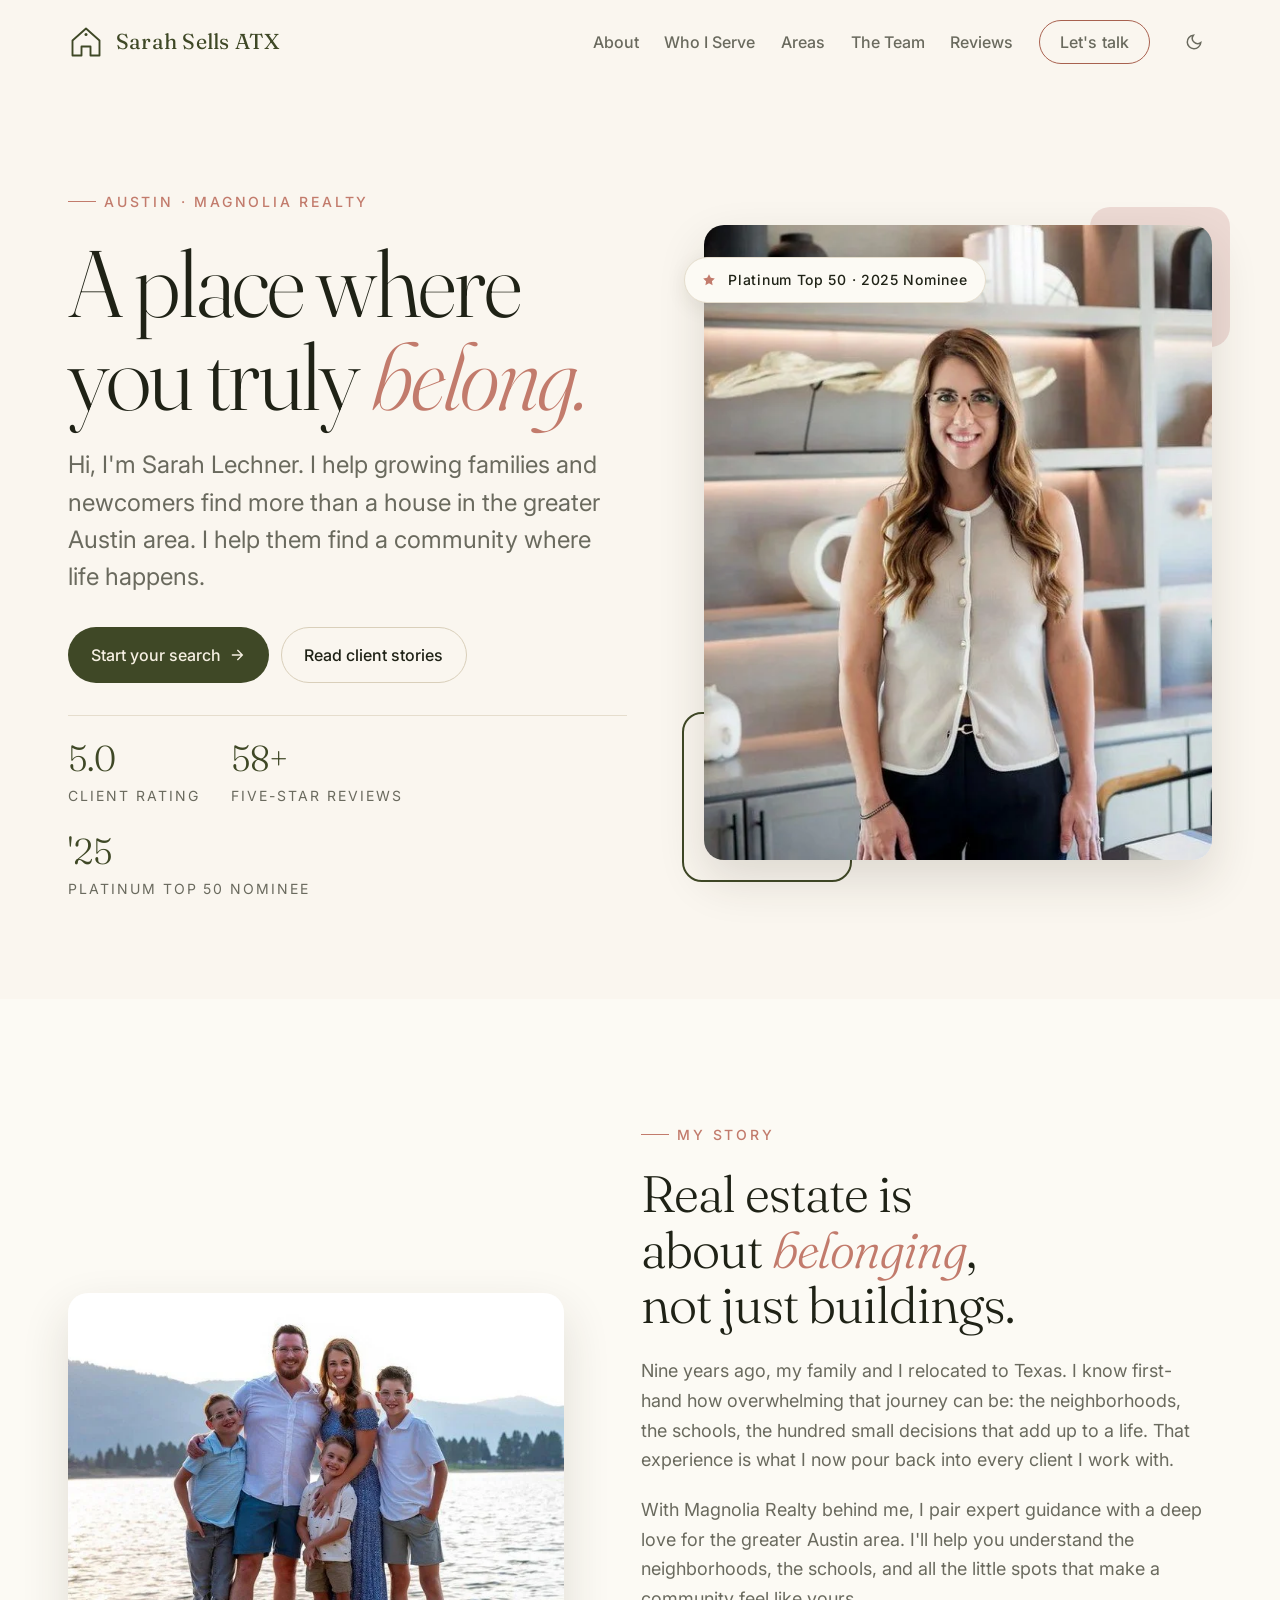
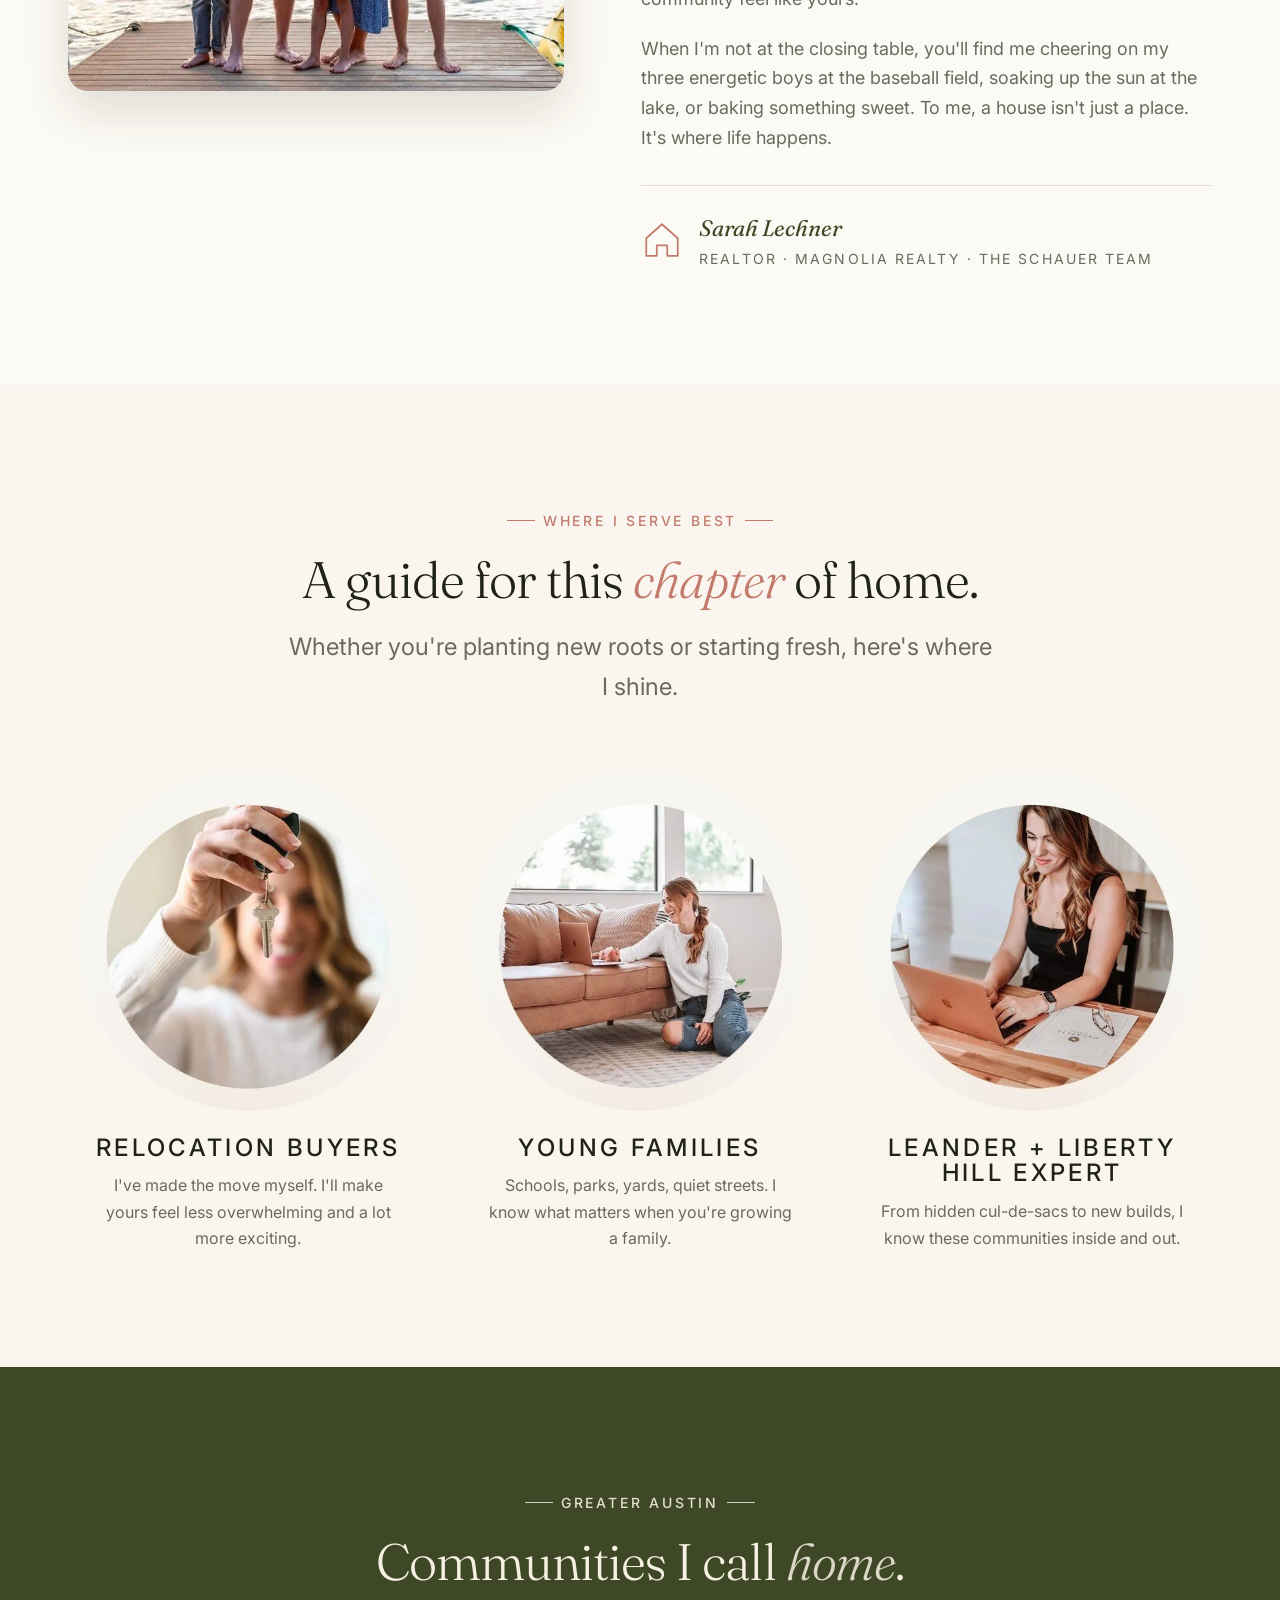
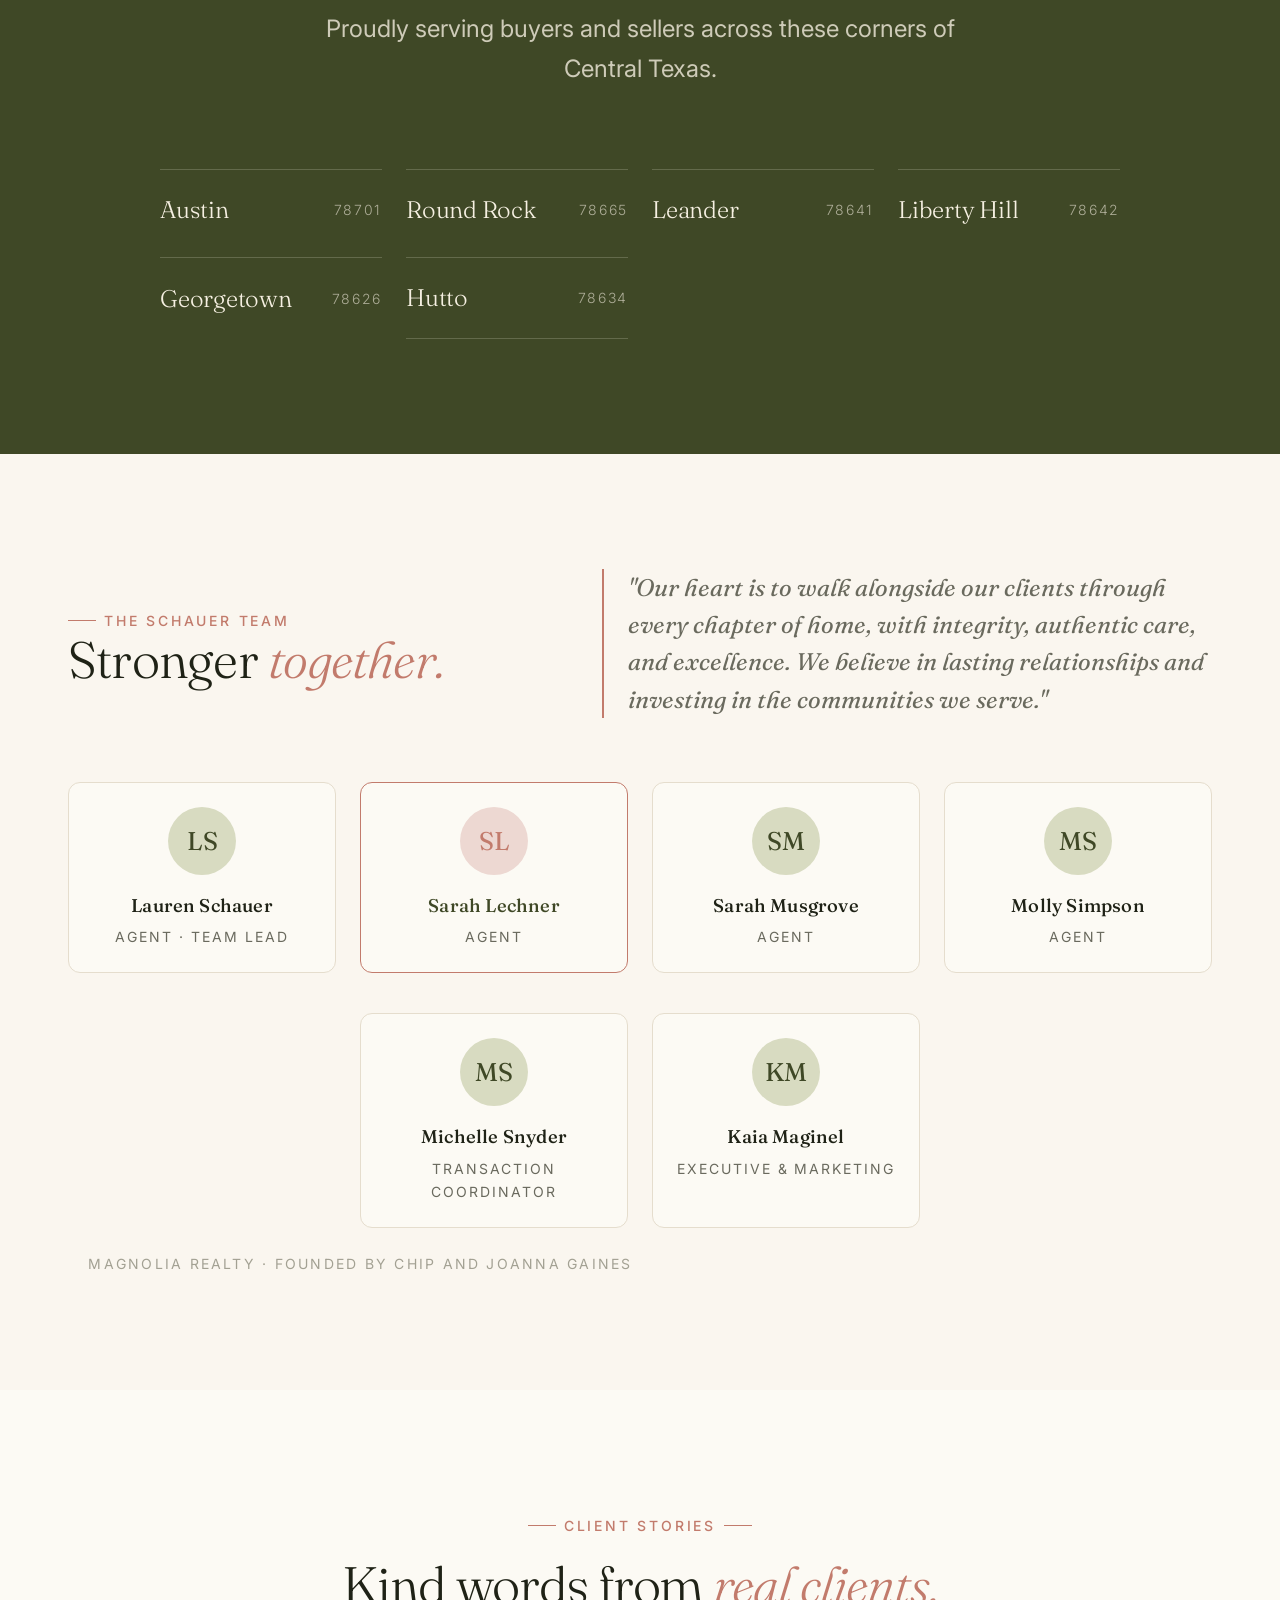
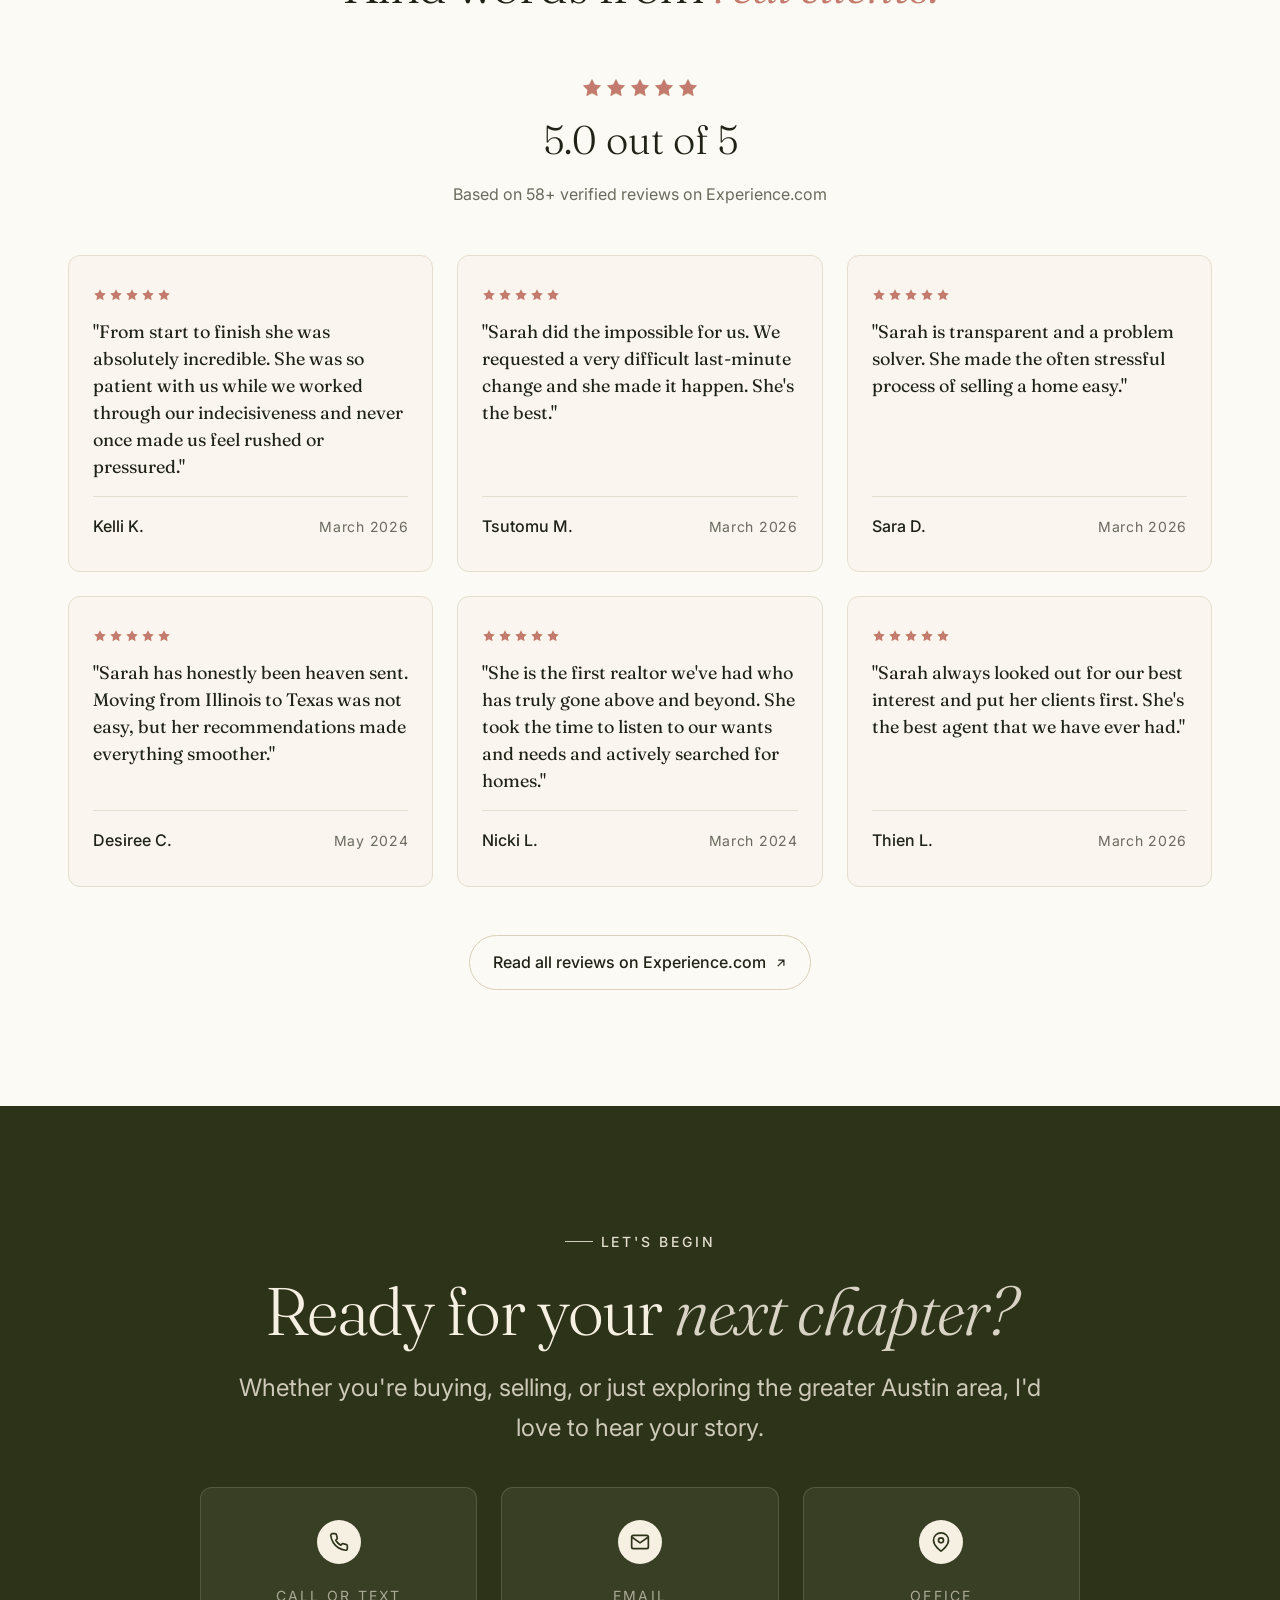
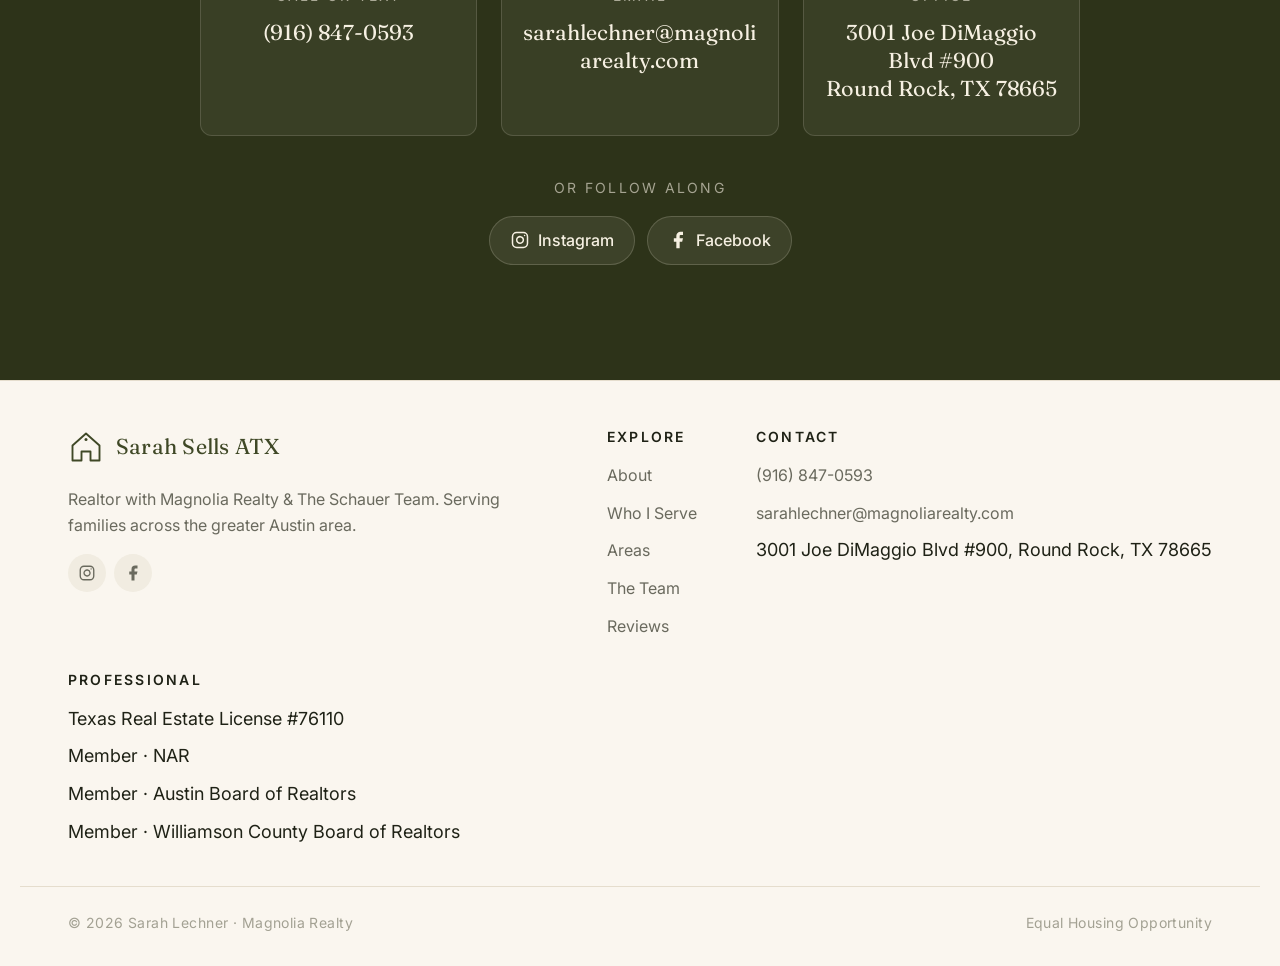
==== commit f25104f6: "Add TREC license #76110 to footers" ====
--- a/index.html
+++ b/index.html
@@ -477,7 +477,7 @@
       <div class="footer-col">
         <h4>Professional</h4>
         <ul>
-          <li>Texas Real Estate License</li>
+          <li>Texas Real Estate License #76110</li>
           <li>Member · NAR</li>
           <li>Member · Austin Board of Realtors</li>
           <li>Member · Williamson County Board of Realtors</li>
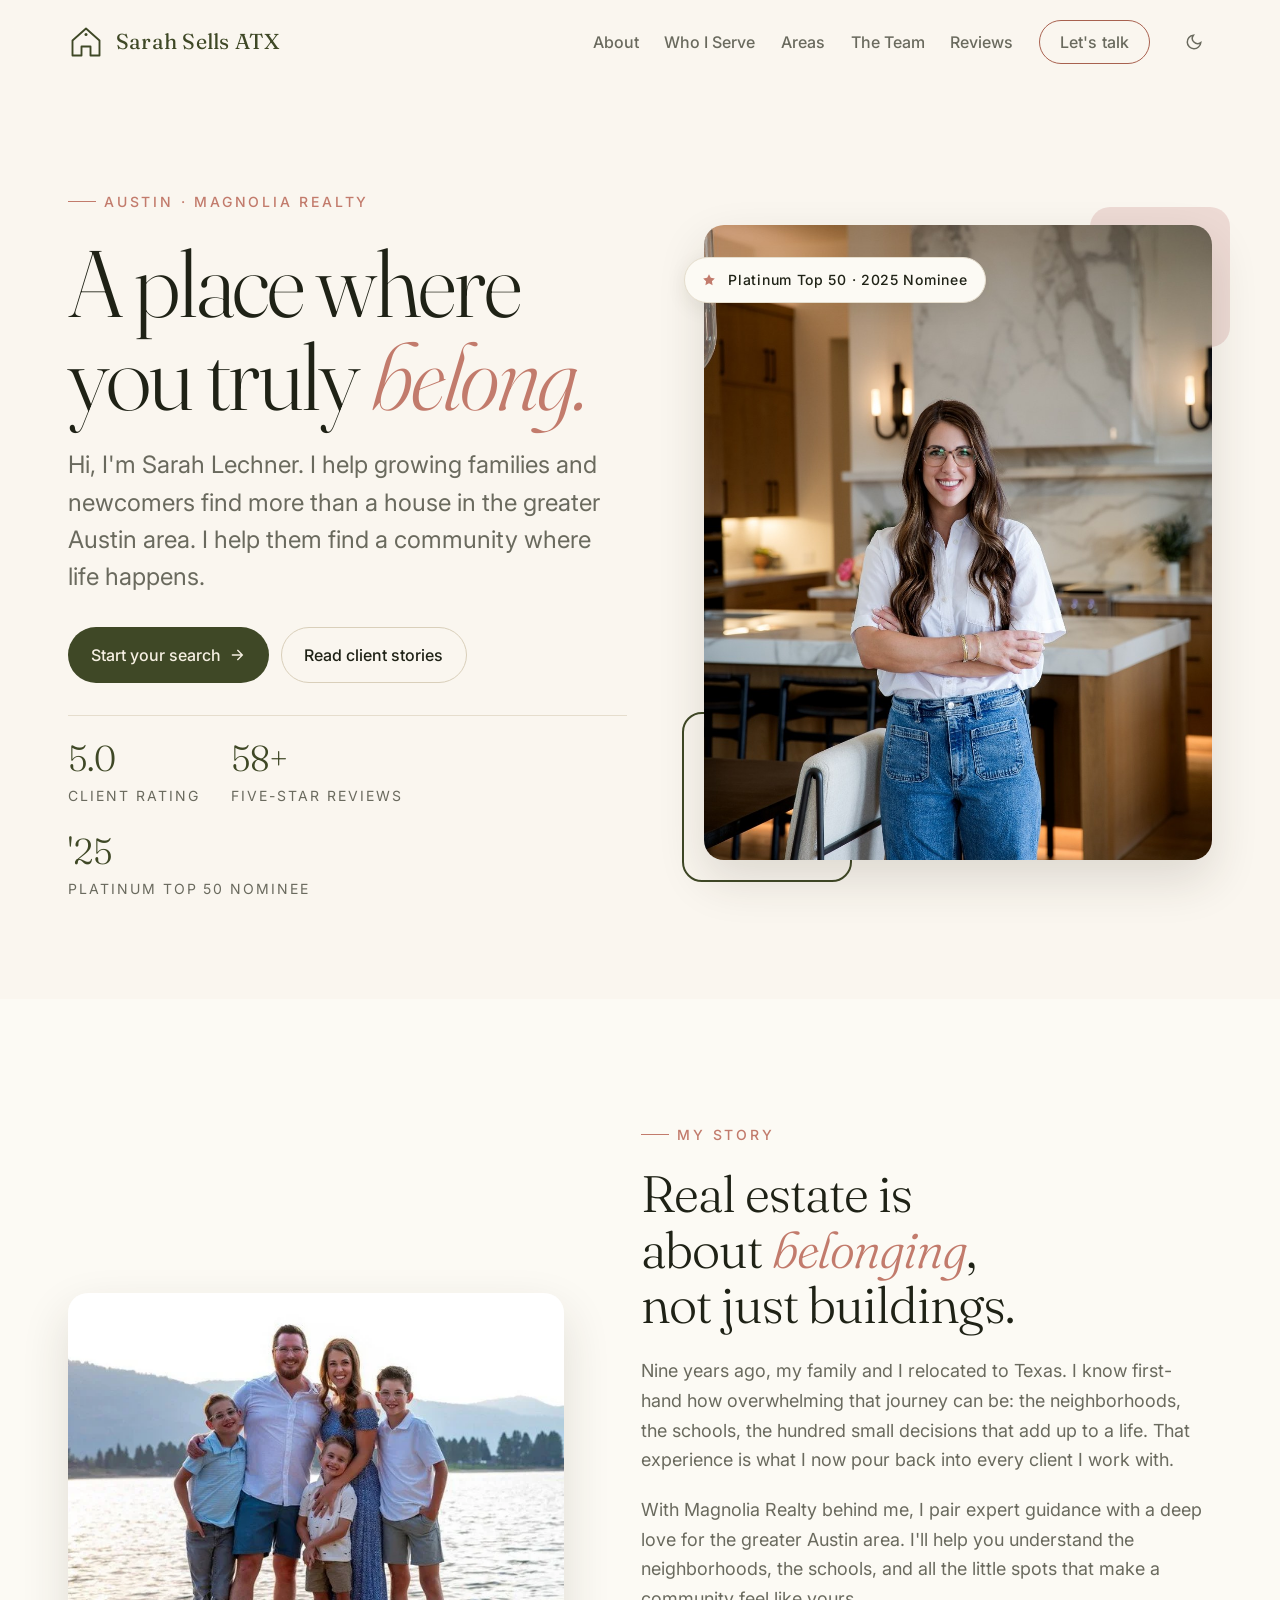
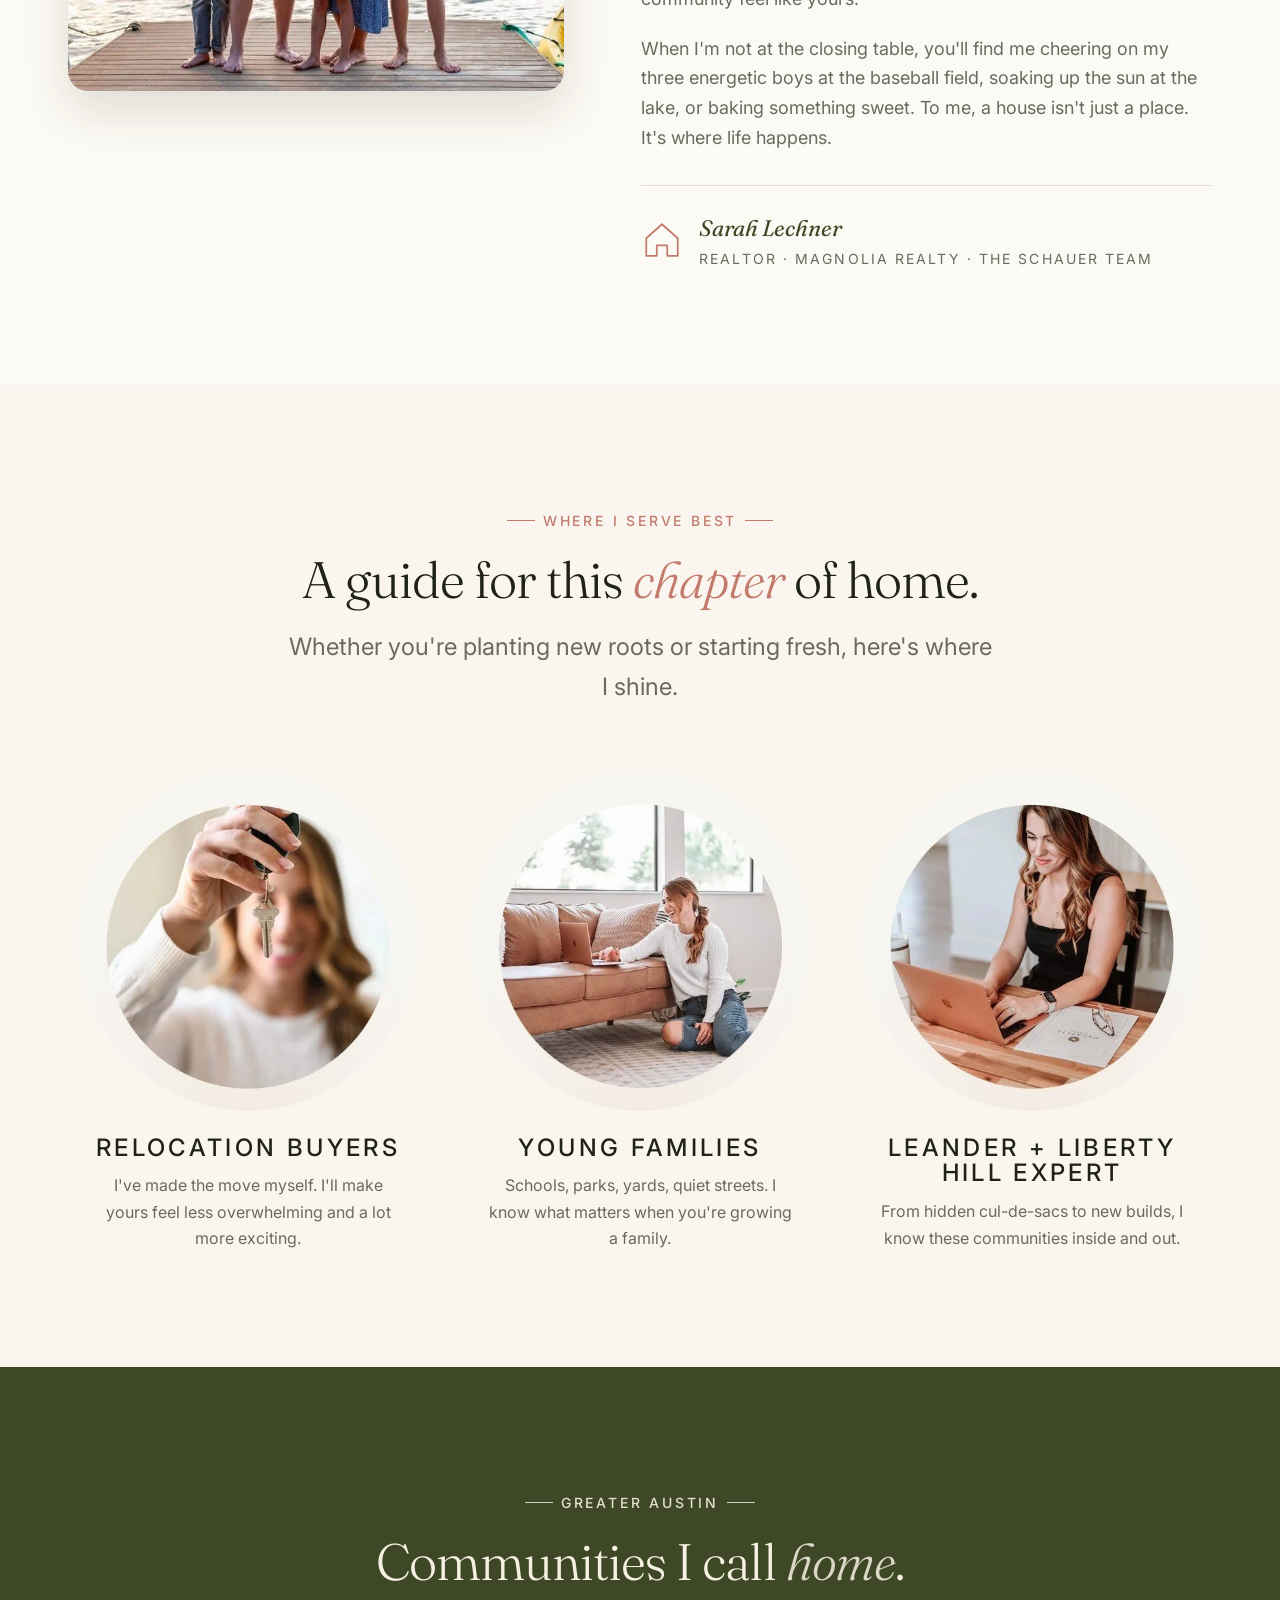
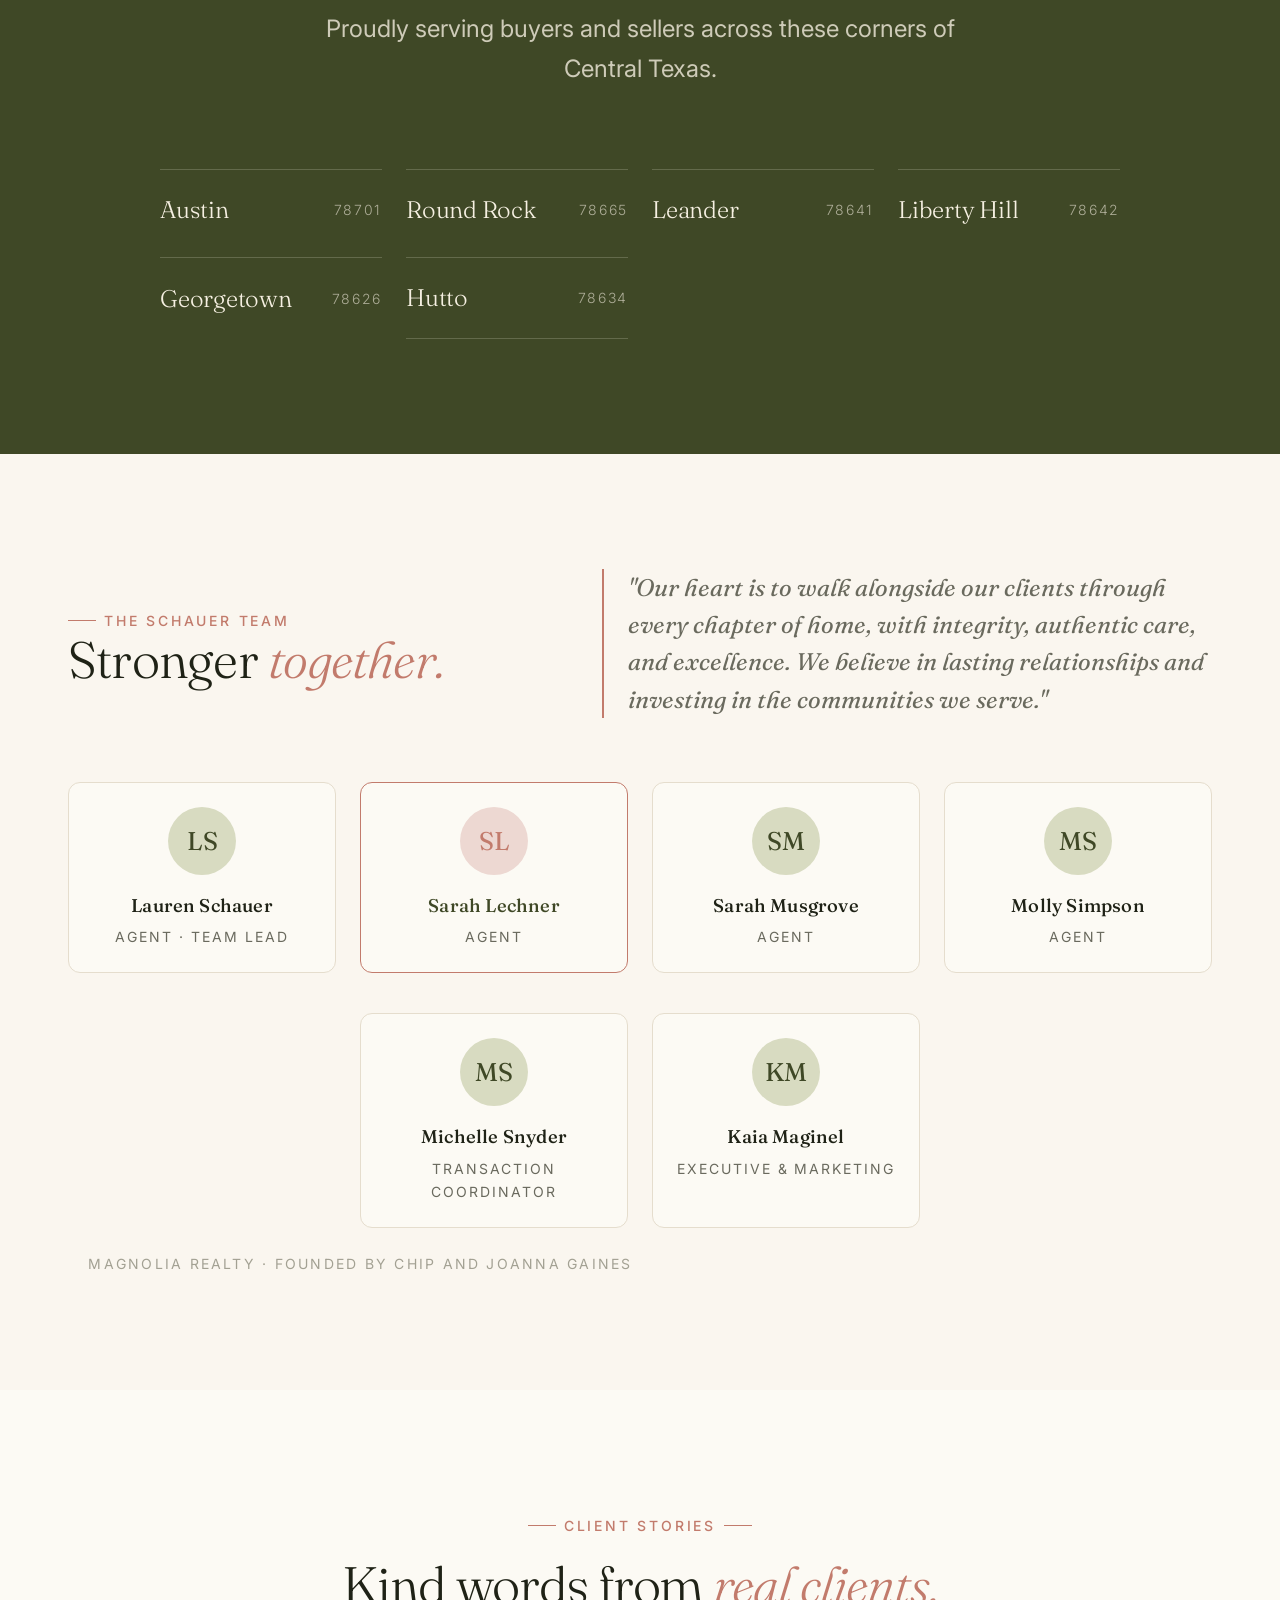
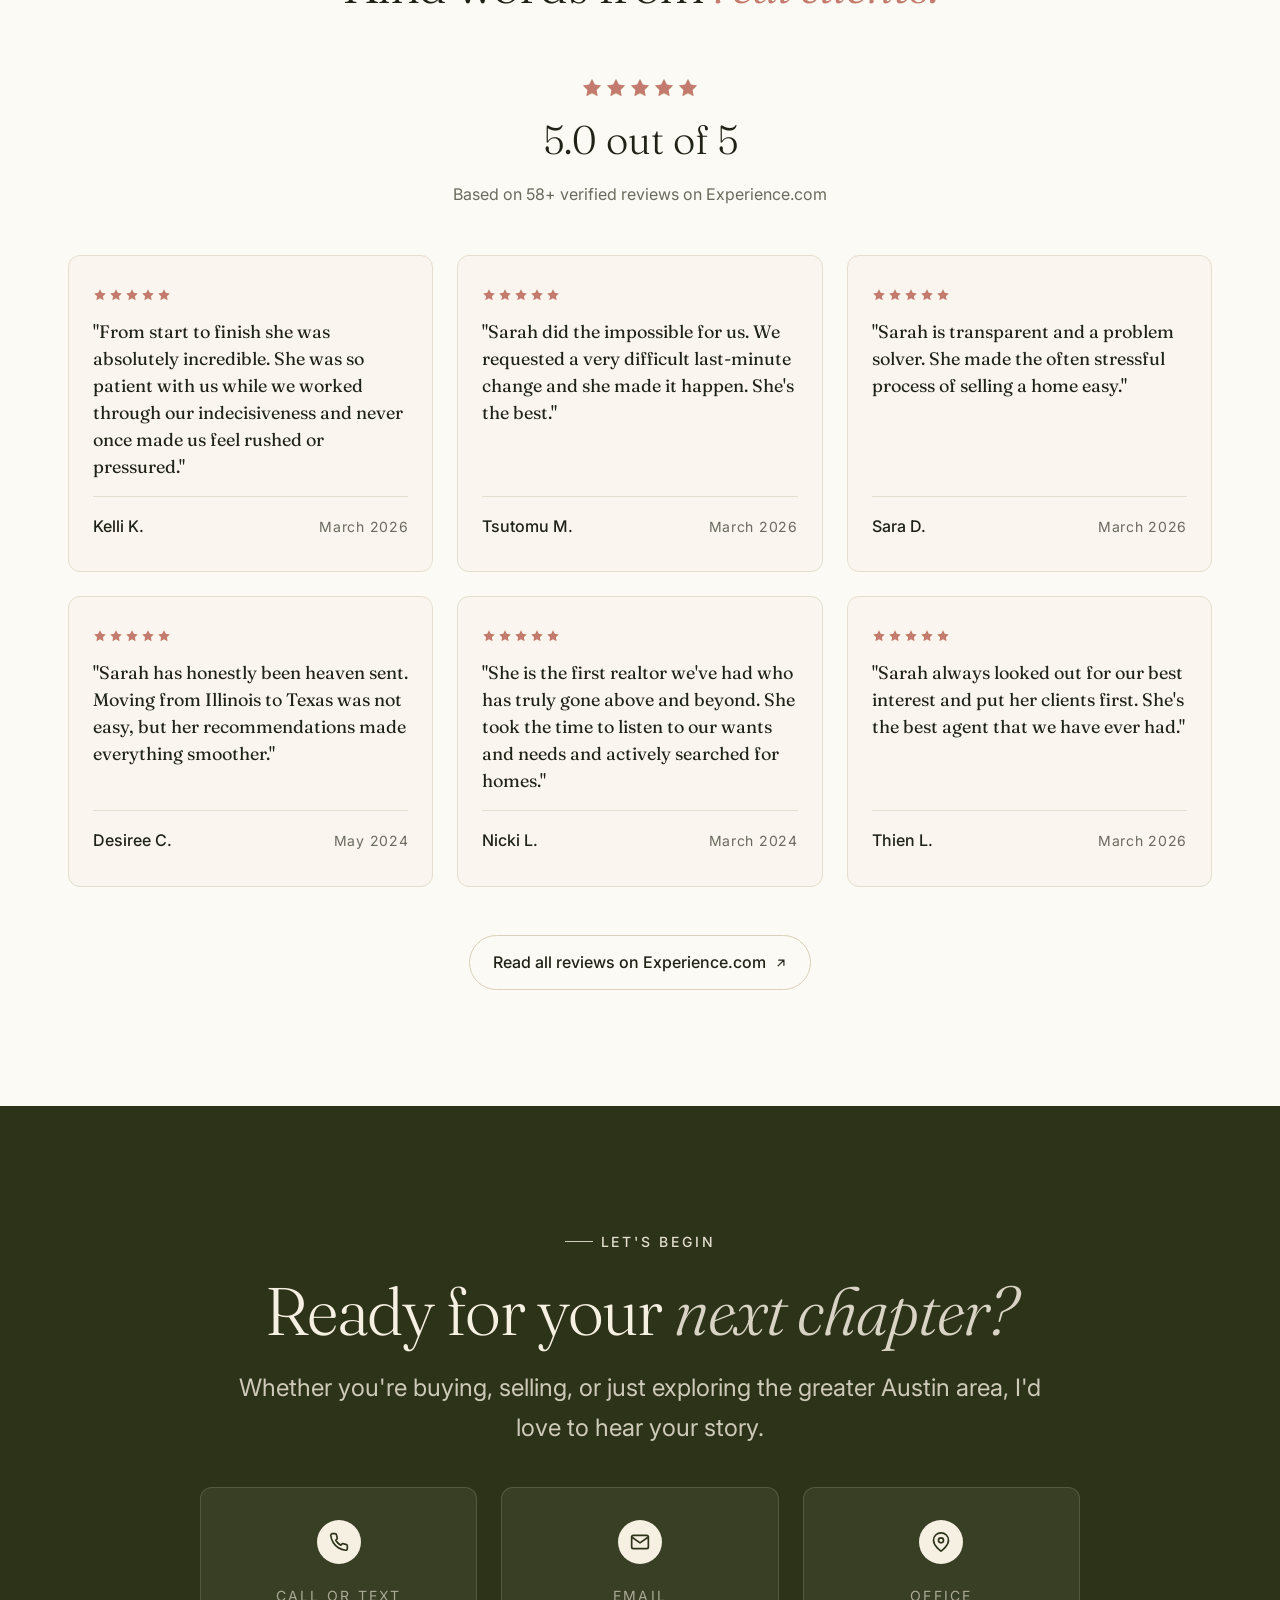
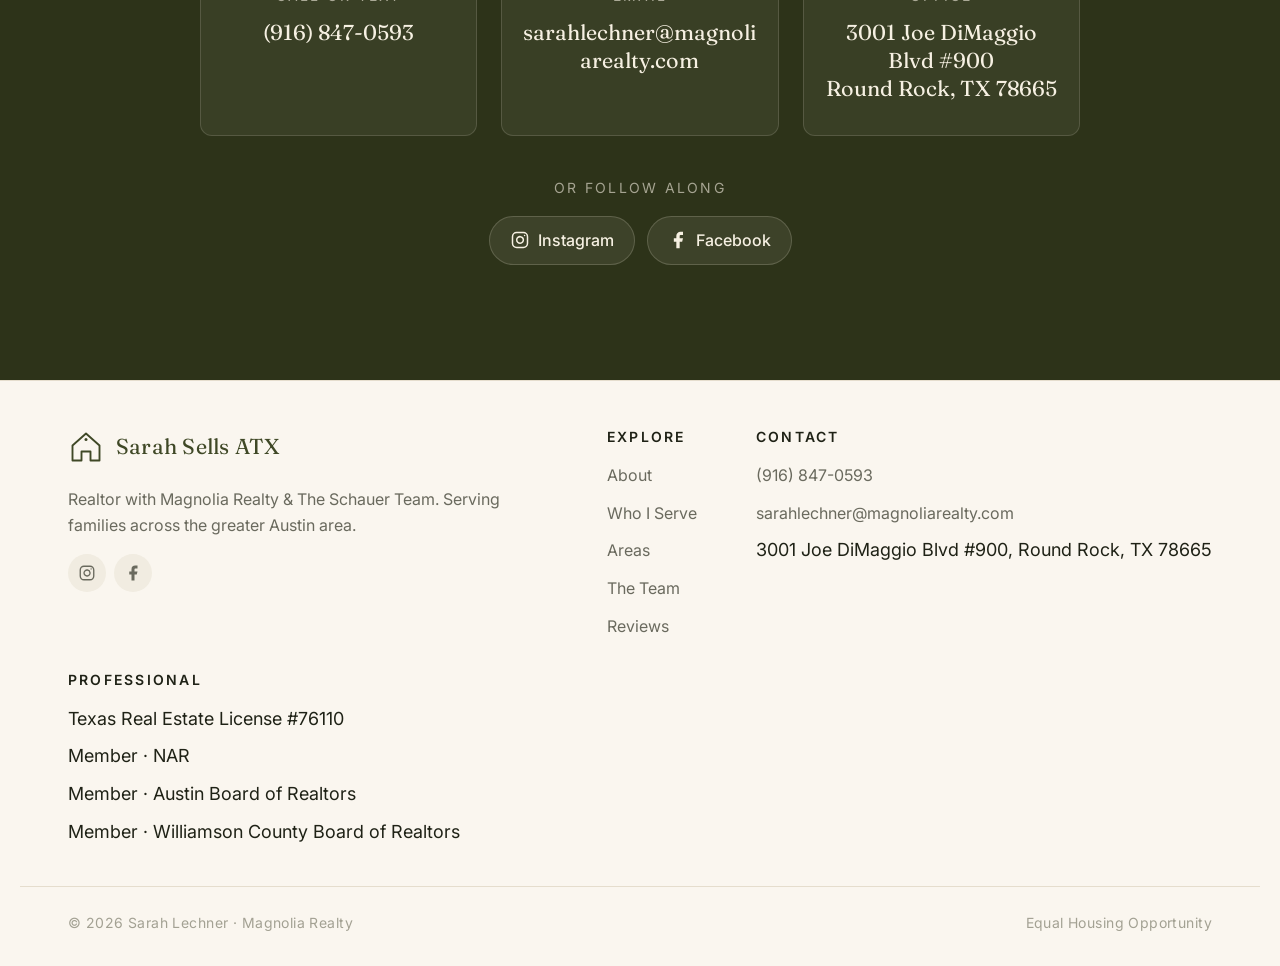
==== commit 6748c53f: "Update homepage hero photo" ====
--- a/index.html
+++ b/index.html
@@ -113,7 +113,7 @@
             <svg width="14" height="14" viewBox="0 0 24 24" fill="currentColor"><path d="M12 2l3.09 6.26L22 9.27l-5 4.87 1.18 6.88L12 17.77l-6.18 3.25L7 14.14 2 9.27l6.91-1.01L12 2z"/></svg>
             Platinum Top 50 · 2025 Nominee
           </div>
-          <img src="assets/images/headshot.jpg" alt="Sarah Lechner, Austin realtor with Magnolia Realty" loading="eager" width="654" height="663" />
+          <img src="assets/images/headshot.jpg" alt="Sarah Lechner, Austin realtor with Magnolia Realty" loading="eager" width="1000" height="1250" />
         </div>
       </div>
     </section>
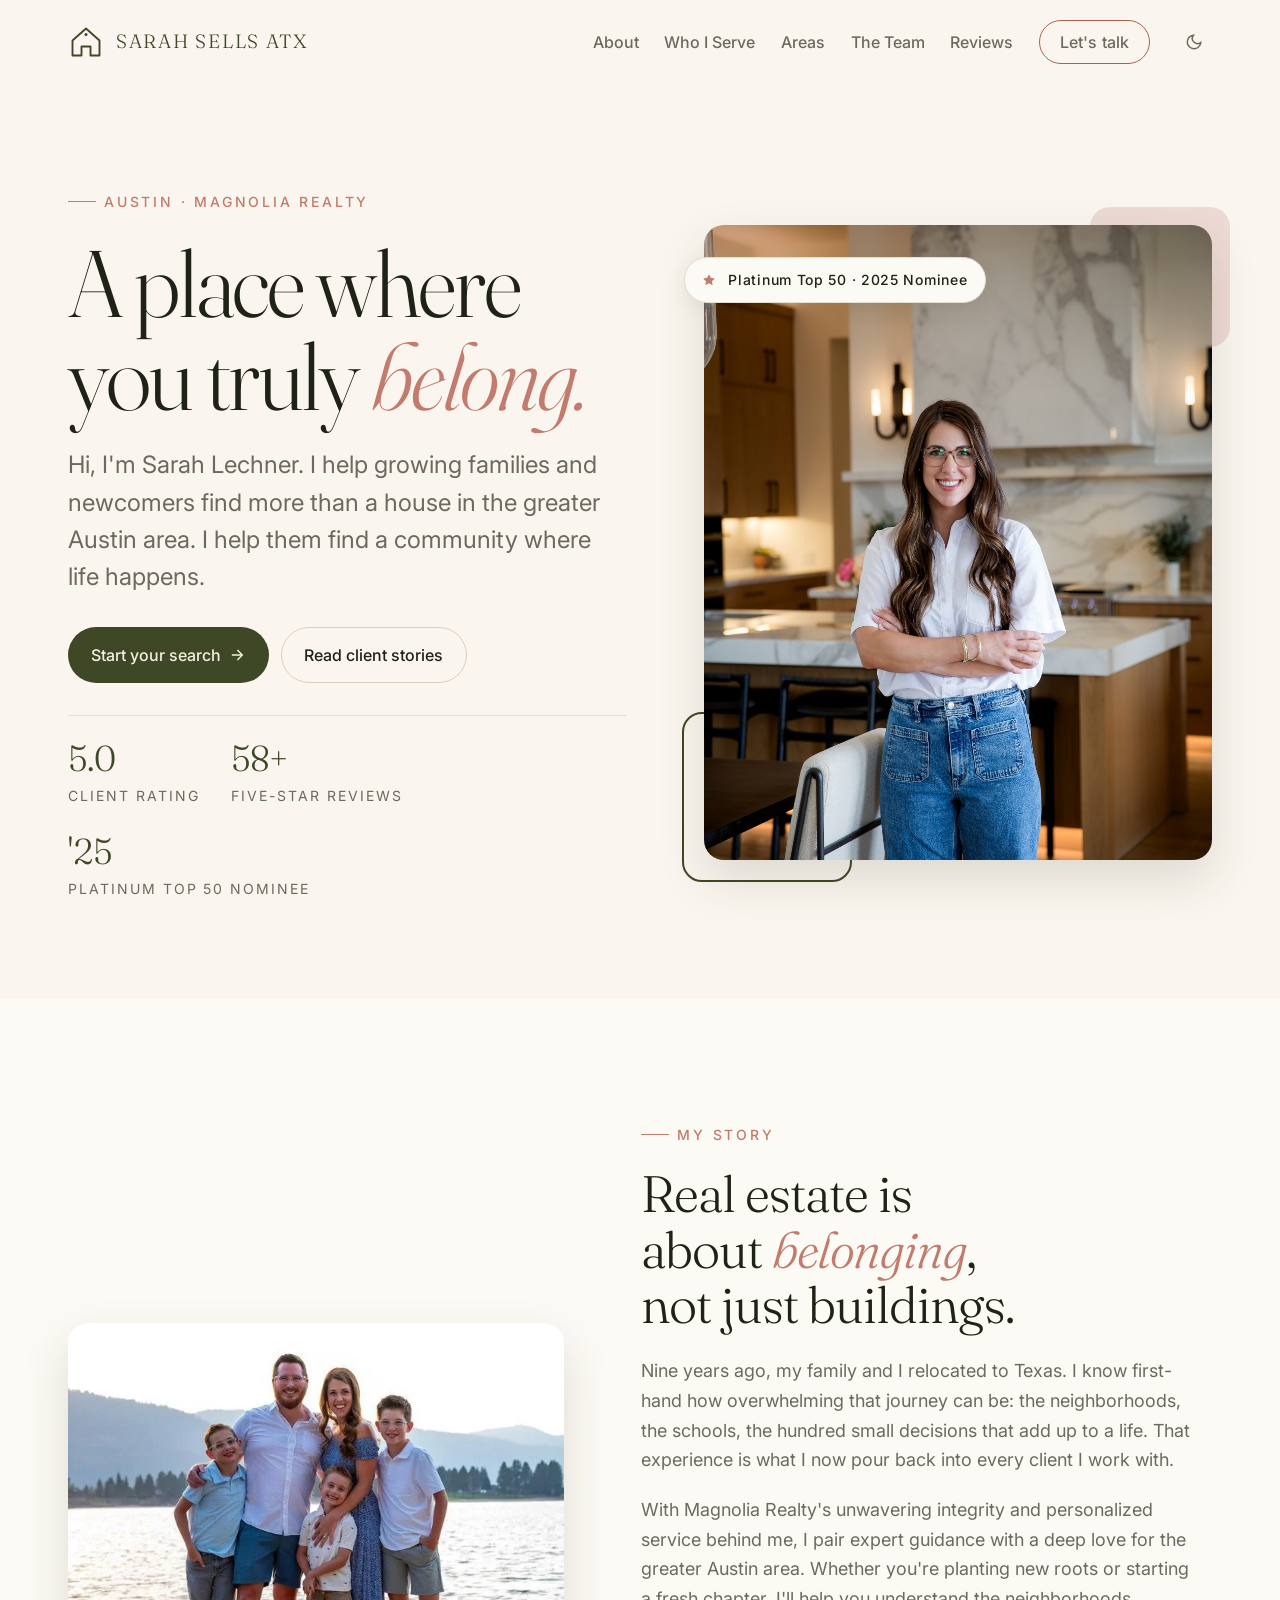
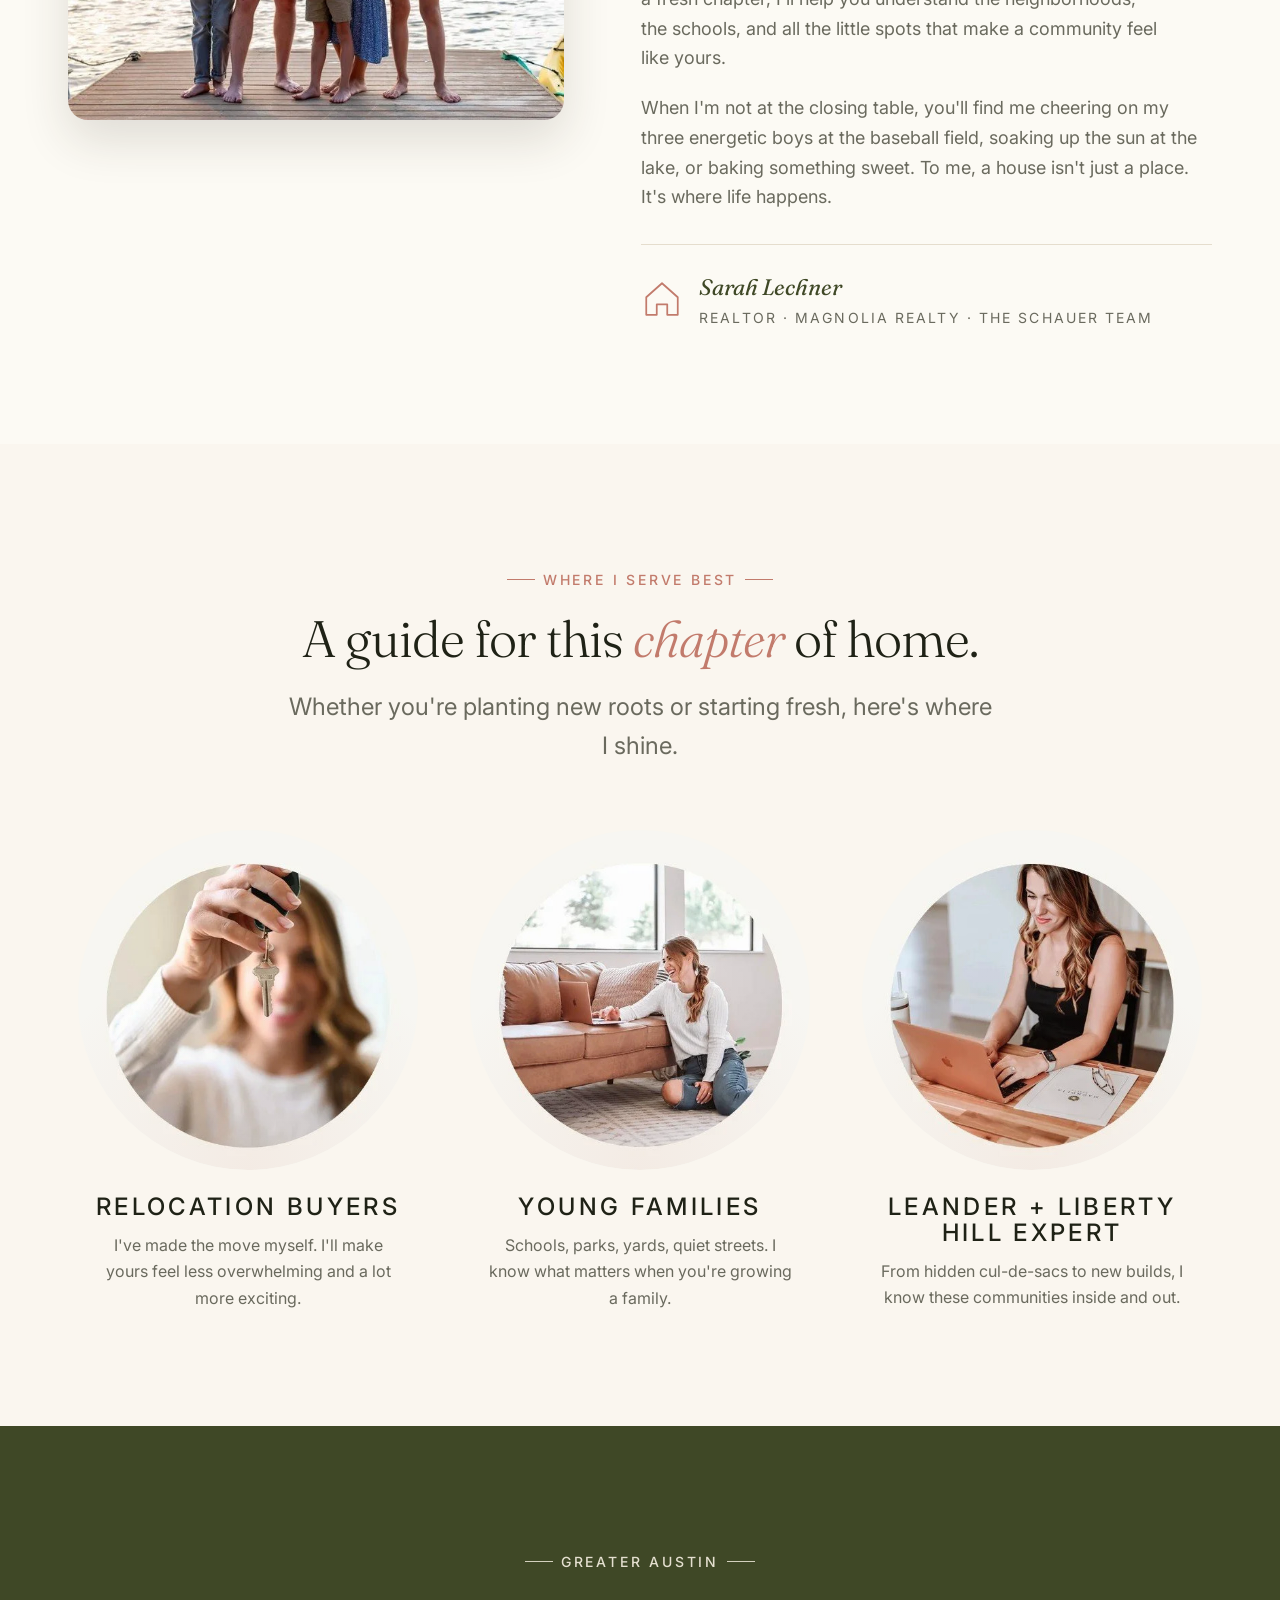
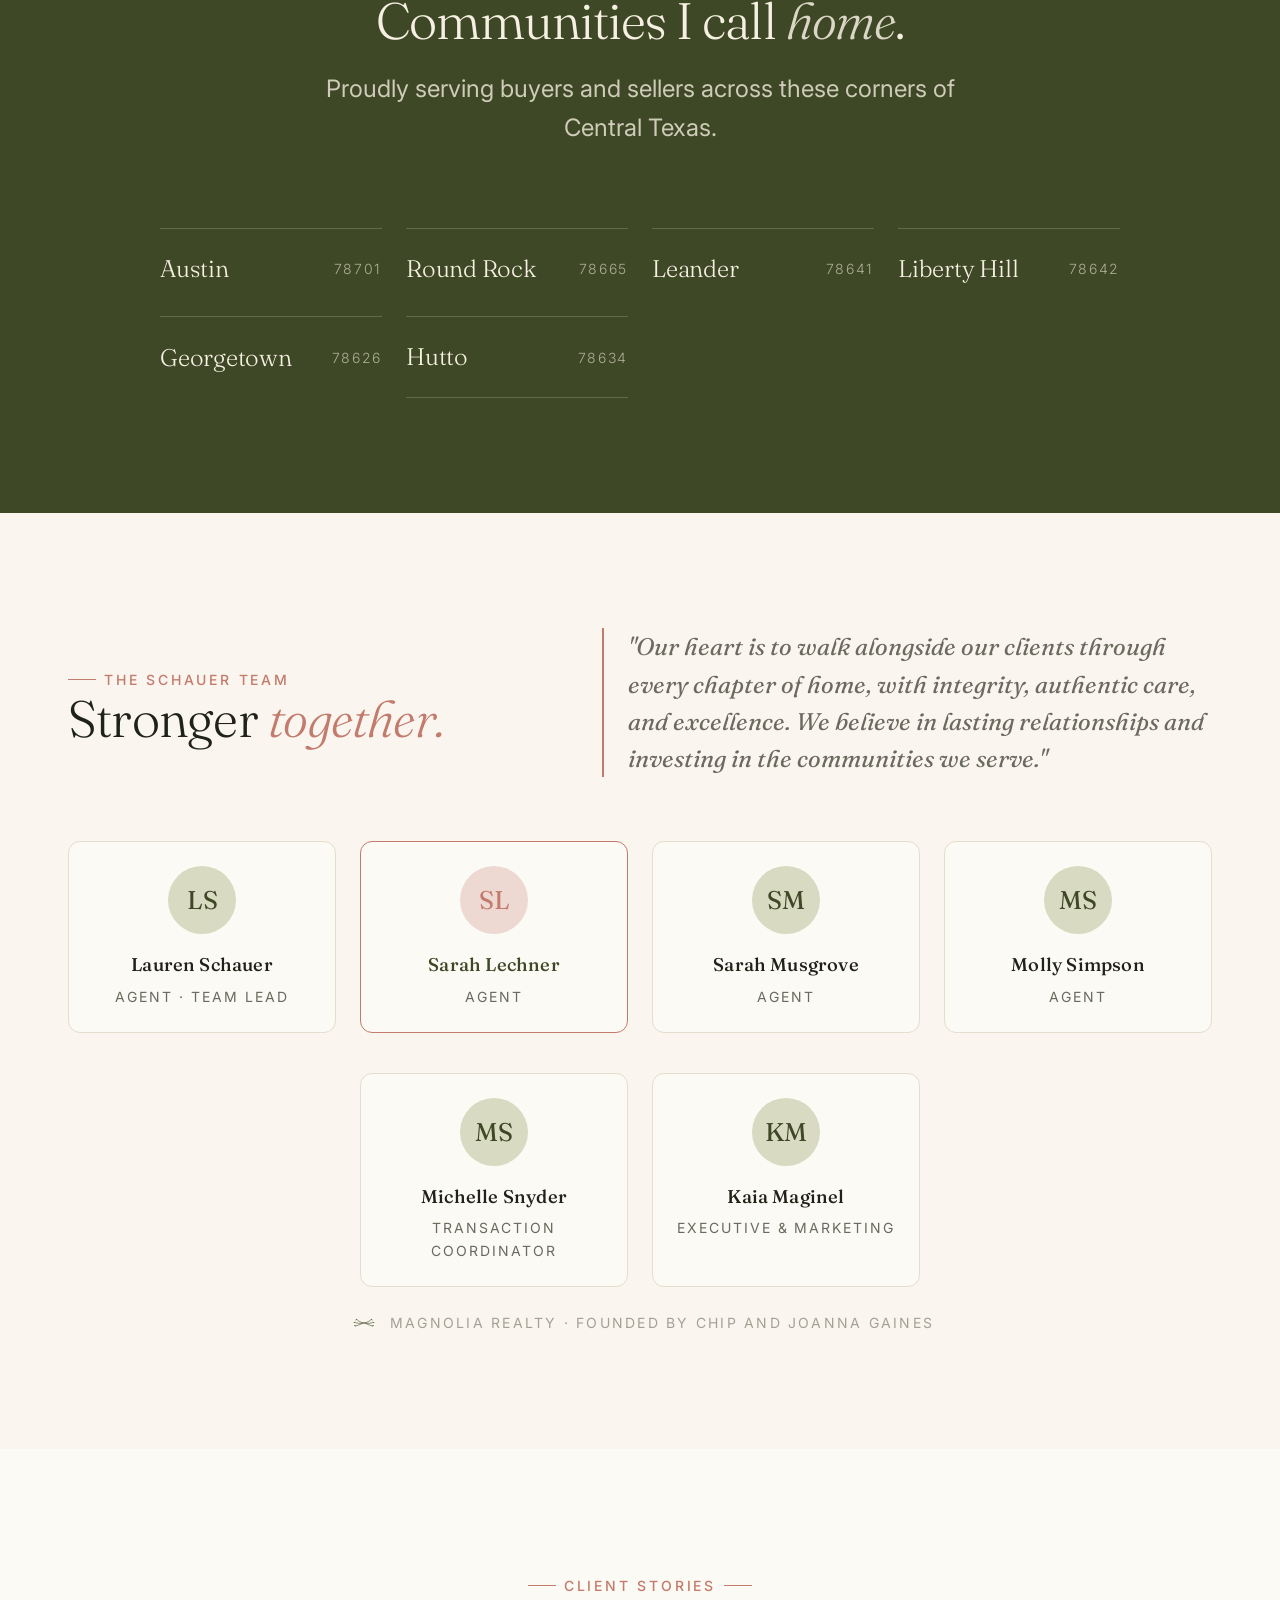
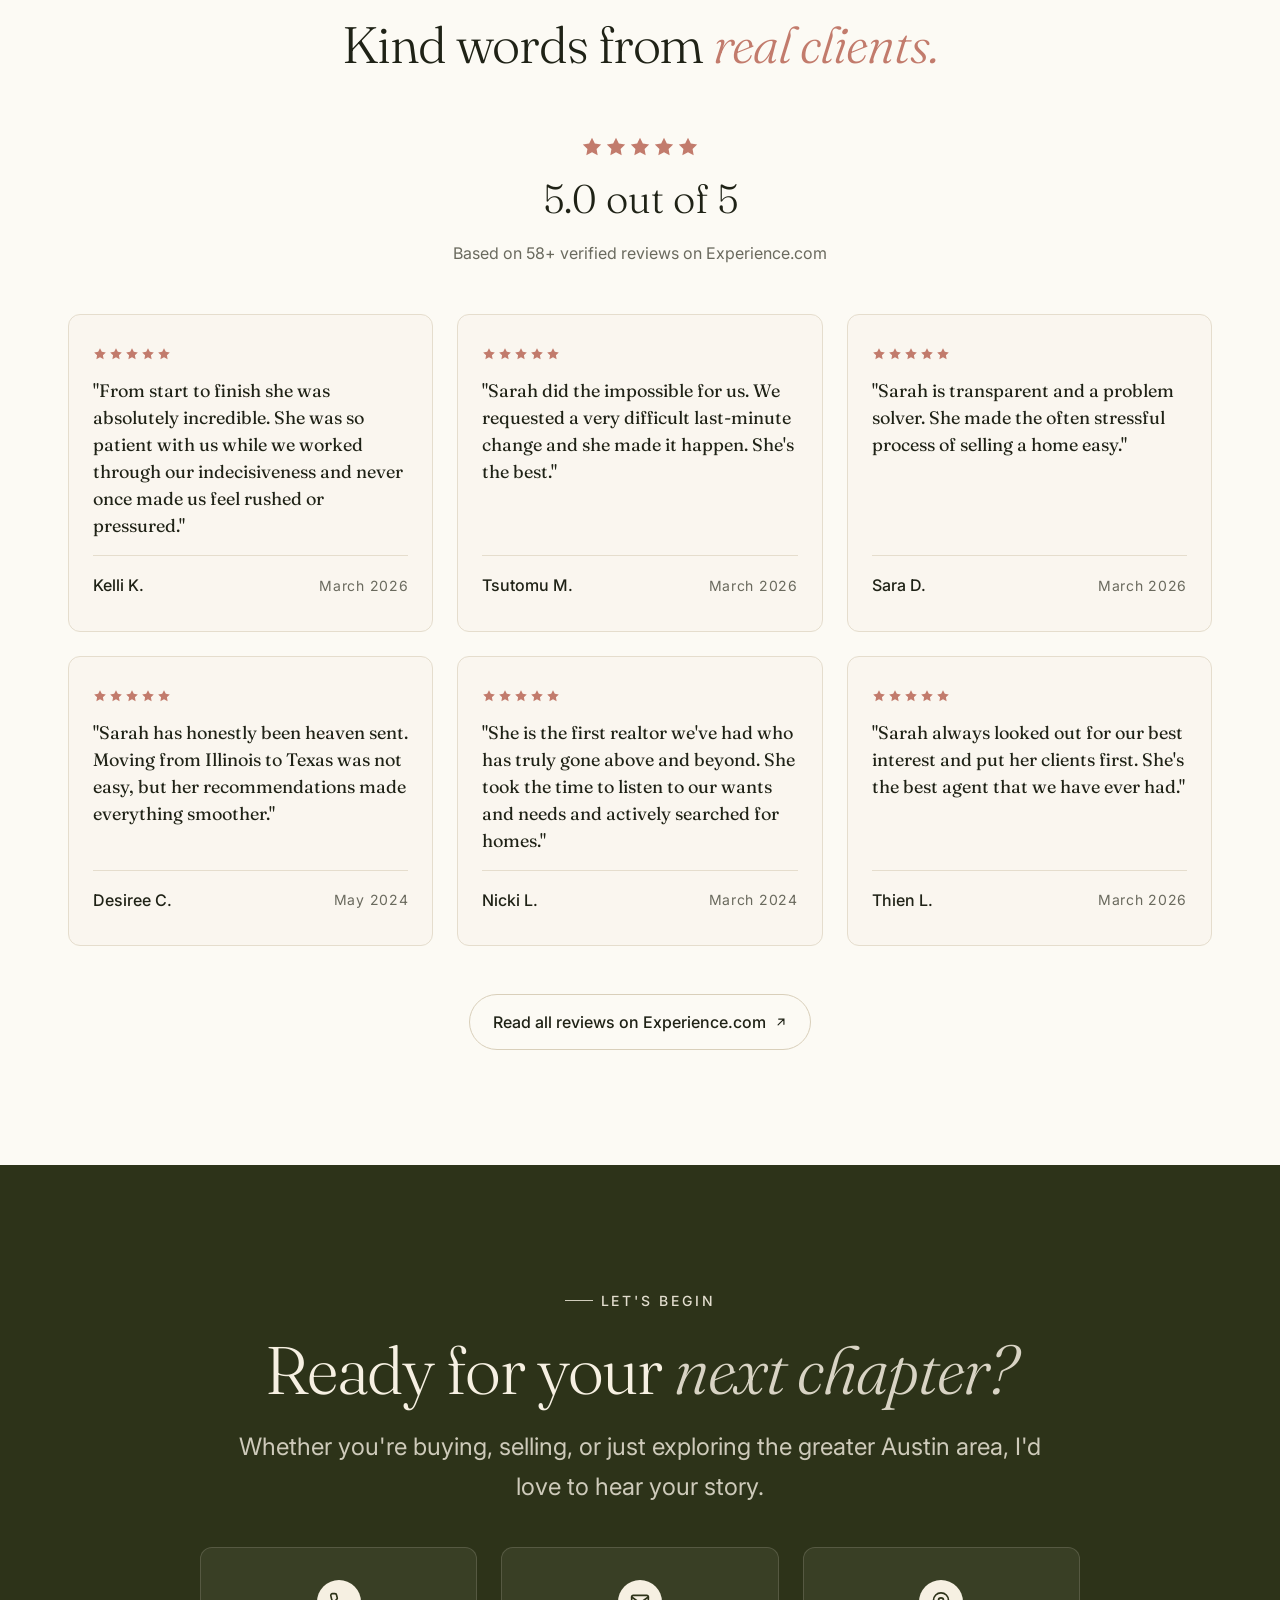
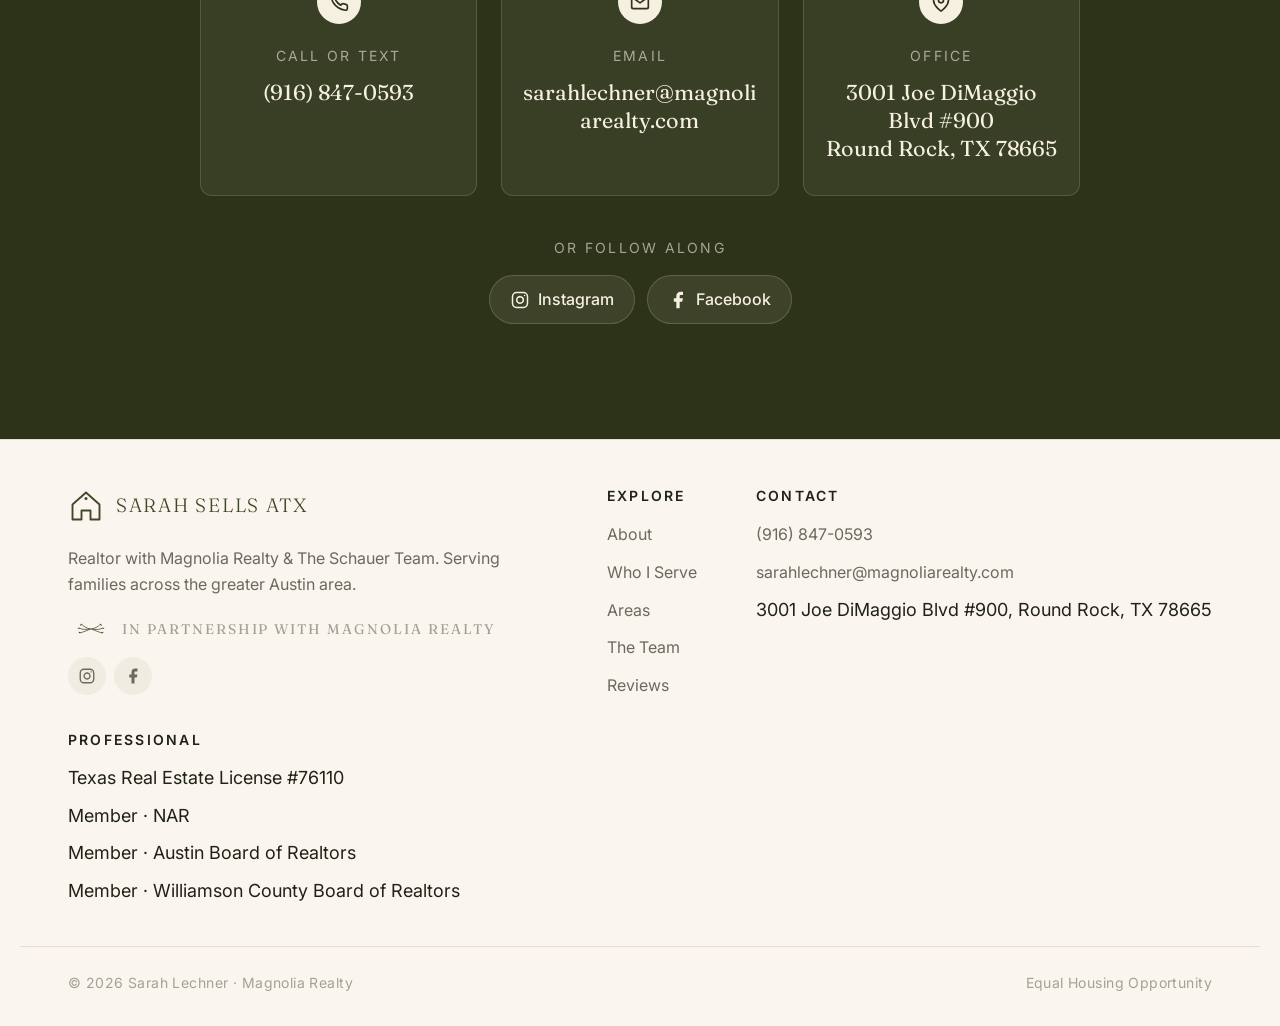
==== commit 83cd0d58: "Align brand with Magnolia Realty voice/identity; correct Santa Rita Ranch residency claims - Reword " ====
--- a/index.html
+++ b/index.html
@@ -134,8 +134,10 @@
             what I now pour back into every client I work with.
           </p>
           <p>
-            With Magnolia Realty behind me, I pair expert guidance with a deep
-            love for the greater Austin area. I'll help you understand the
+            With Magnolia Realty's unwavering integrity and personalized
+            service behind me, I pair expert guidance with a deep love for
+            the greater Austin area. Whether you're planting new roots or
+            starting a fresh chapter, I'll help you understand the
             neighborhoods, the schools, and all the little spots that make a
             community feel like yours.
           </p>
@@ -257,7 +259,31 @@
           </article>
         </div>
 
-        <p class="team-caption">Magnolia Realty · Founded by Chip and Joanna Gaines</p>
+        <p class="team-caption team-caption-badge">
+          <svg class="magnolia-badge-wreath" viewBox="0 0 120 40" fill="none" aria-hidden="true">
+            <g stroke="currentColor" stroke-width="2" stroke-linecap="round" fill="none">
+              <path d="M58 20 C 50 18, 42 15, 36 8"/>
+              <path d="M58 20 C 48 22, 38 22, 30 18"/>
+              <path d="M58 20 C 50 24, 40 28, 32 30"/>
+            </g>
+            <g fill="currentColor">
+              <ellipse cx="34" cy="9" rx="3" ry="1.4" transform="rotate(-40 34 9)"/>
+              <ellipse cx="28" cy="18" rx="3" ry="1.4" transform="rotate(-6 28 18)"/>
+              <ellipse cx="30" cy="29" rx="3" ry="1.4" transform="rotate(32 30 29)"/>
+            </g>
+            <g stroke="currentColor" stroke-width="2" stroke-linecap="round" fill="none" transform="translate(120,0) scale(-1,1)">
+              <path d="M58 20 C 50 18, 42 15, 36 8"/>
+              <path d="M58 20 C 48 22, 38 22, 30 18"/>
+              <path d="M58 20 C 50 24, 40 28, 32 30"/>
+            </g>
+            <g fill="currentColor" transform="translate(120,0) scale(-1,1)">
+              <ellipse cx="34" cy="9" rx="3" ry="1.4" transform="rotate(-40 34 9)"/>
+              <ellipse cx="28" cy="18" rx="3" ry="1.4" transform="rotate(-6 28 18)"/>
+              <ellipse cx="30" cy="29" rx="3" ry="1.4" transform="rotate(32 30 29)"/>
+            </g>
+          </svg>
+          <span>Magnolia Realty · Founded by Chip and Joanna Gaines</span>
+        </p>
       </div>
     </section>
 
@@ -444,6 +470,31 @@
           <span class="brand-text">Sarah Sells ATX</span>
         </a>
         <p>Realtor with Magnolia Realty &amp; The Schauer Team. Serving families across the greater Austin area.</p>
+        <div class="magnolia-badge">
+          <svg class="magnolia-badge-wreath" viewBox="0 0 120 40" fill="none" aria-hidden="true">
+            <g stroke="currentColor" stroke-width="2" stroke-linecap="round" fill="none">
+              <path d="M58 20 C 50 18, 42 15, 36 8"/>
+              <path d="M58 20 C 48 22, 38 22, 30 18"/>
+              <path d="M58 20 C 50 24, 40 28, 32 30"/>
+            </g>
+            <g fill="currentColor">
+              <ellipse cx="34" cy="9" rx="3" ry="1.4" transform="rotate(-40 34 9)"/>
+              <ellipse cx="28" cy="18" rx="3" ry="1.4" transform="rotate(-6 28 18)"/>
+              <ellipse cx="30" cy="29" rx="3" ry="1.4" transform="rotate(32 30 29)"/>
+            </g>
+            <g stroke="currentColor" stroke-width="2" stroke-linecap="round" fill="none" transform="translate(120,0) scale(-1,1)">
+              <path d="M58 20 C 50 18, 42 15, 36 8"/>
+              <path d="M58 20 C 48 22, 38 22, 30 18"/>
+              <path d="M58 20 C 50 24, 40 28, 32 30"/>
+            </g>
+            <g fill="currentColor" transform="translate(120,0) scale(-1,1)">
+              <ellipse cx="34" cy="9" rx="3" ry="1.4" transform="rotate(-40 34 9)"/>
+              <ellipse cx="28" cy="18" rx="3" ry="1.4" transform="rotate(-6 28 18)"/>
+              <ellipse cx="30" cy="29" rx="3" ry="1.4" transform="rotate(32 30 29)"/>
+            </g>
+          </svg>
+          <span>In partnership with Magnolia Realty</span>
+        </div>
         <div class="social">
           <a href="https://www.instagram.com/sarahlechner_magnoliarealty/" target="_blank" rel="noopener" aria-label="Sarah on Instagram">
             <svg width="18" height="18" viewBox="0 0 24 24" fill="none" stroke="currentColor" stroke-width="1.8" stroke-linecap="round" stroke-linejoin="round"><rect x="3" y="3" width="18" height="18" rx="5"/><path d="M16 11.37A4 4 0 1 1 12.63 8 4 4 0 0 1 16 11.37z"/><line x1="17.5" y1="6.5" x2="17.51" y2="6.5"/></svg>
--- a/styles.css
+++ b/styles.css
@@ -209,9 +209,10 @@
 .brand-mark { width: 36px; height: 36px; flex-shrink: 0; }
 .brand-text {
   font-family: var(--font-display);
-  font-size: 1.35rem;
-  letter-spacing: 0.01em;
-  font-weight: 400;
+  font-size: 1.2rem;
+  letter-spacing: 0.09em;
+  text-transform: uppercase;
+  font-weight: 300;
 }
 
 .nav {
@@ -985,6 +986,27 @@
   font-size: var(--text-sm);
   max-width: 48ch;
 }
+.magnolia-badge {
+  display: flex;
+  align-items: center;
+  gap: var(--space-2);
+  margin-top: var(--space-5);
+  font-family: var(--font-display);
+  font-size: var(--text-xs);
+  letter-spacing: 0.14em;
+  text-transform: uppercase;
+  color: var(--color-text-faint);
+}
+.magnolia-badge-wreath { width: 46px; height: 18px; color: var(--color-primary); flex-shrink: 0; }
+.team-caption-badge {
+  display: flex;
+  align-items: center;
+  gap: var(--space-2);
+  justify-content: center;
+  max-width: none;
+  width: 100%;
+}
+.team-caption-badge .magnolia-badge-wreath { width: 36px; height: 14px; }
 .site-footer .social {
   display: inline-flex;
   gap: var(--space-2);
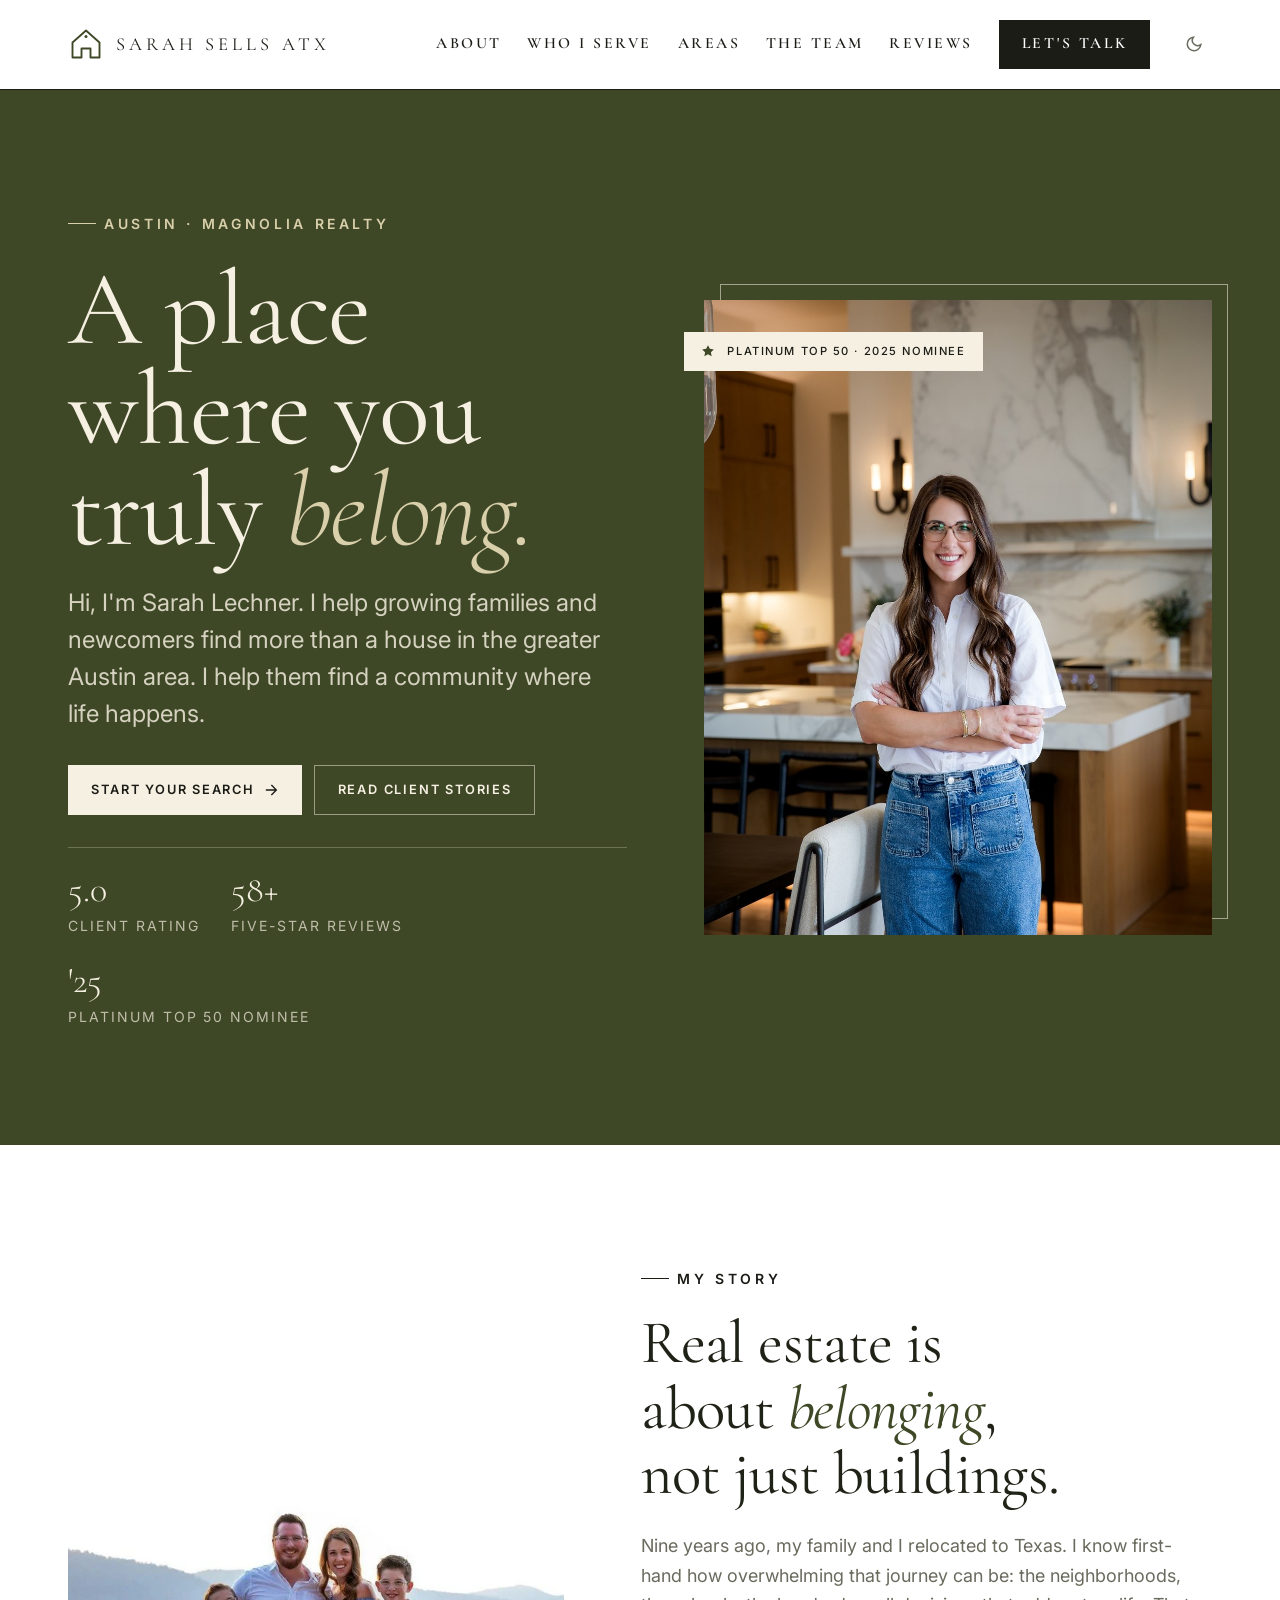
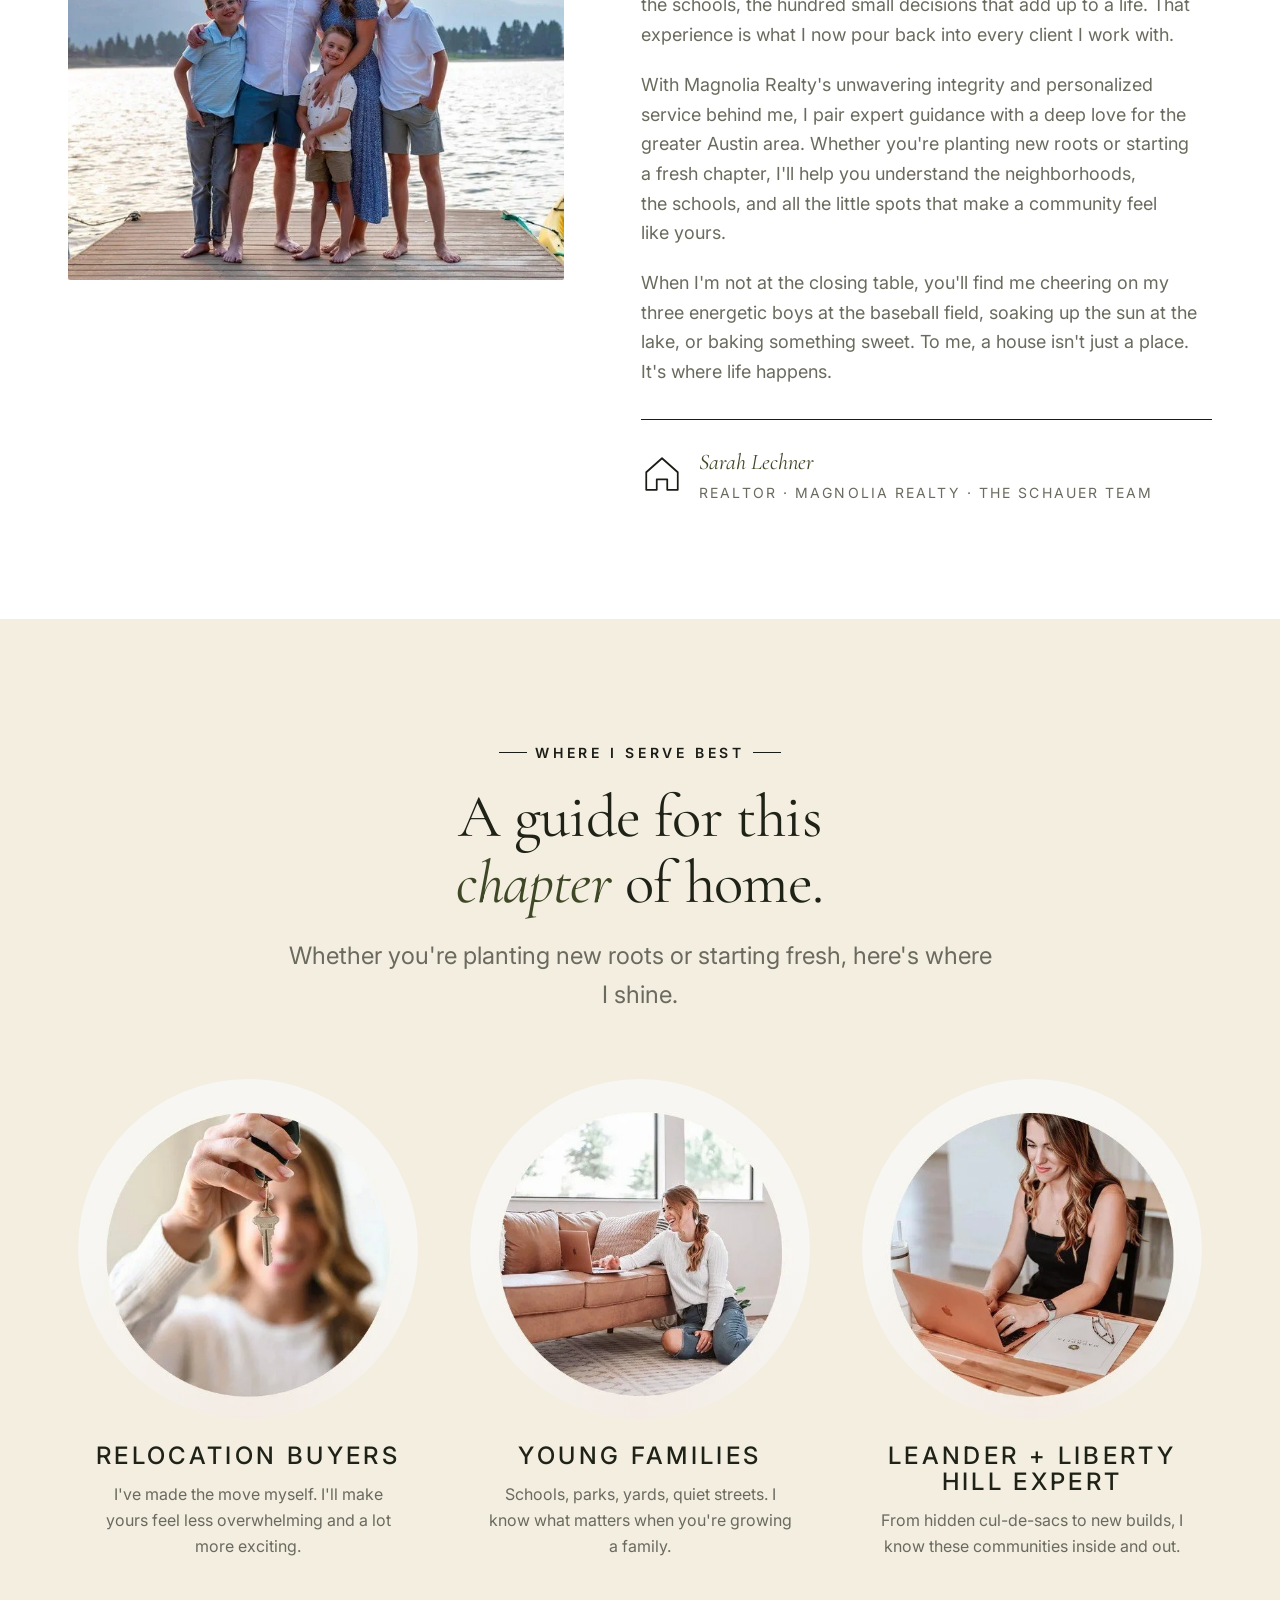
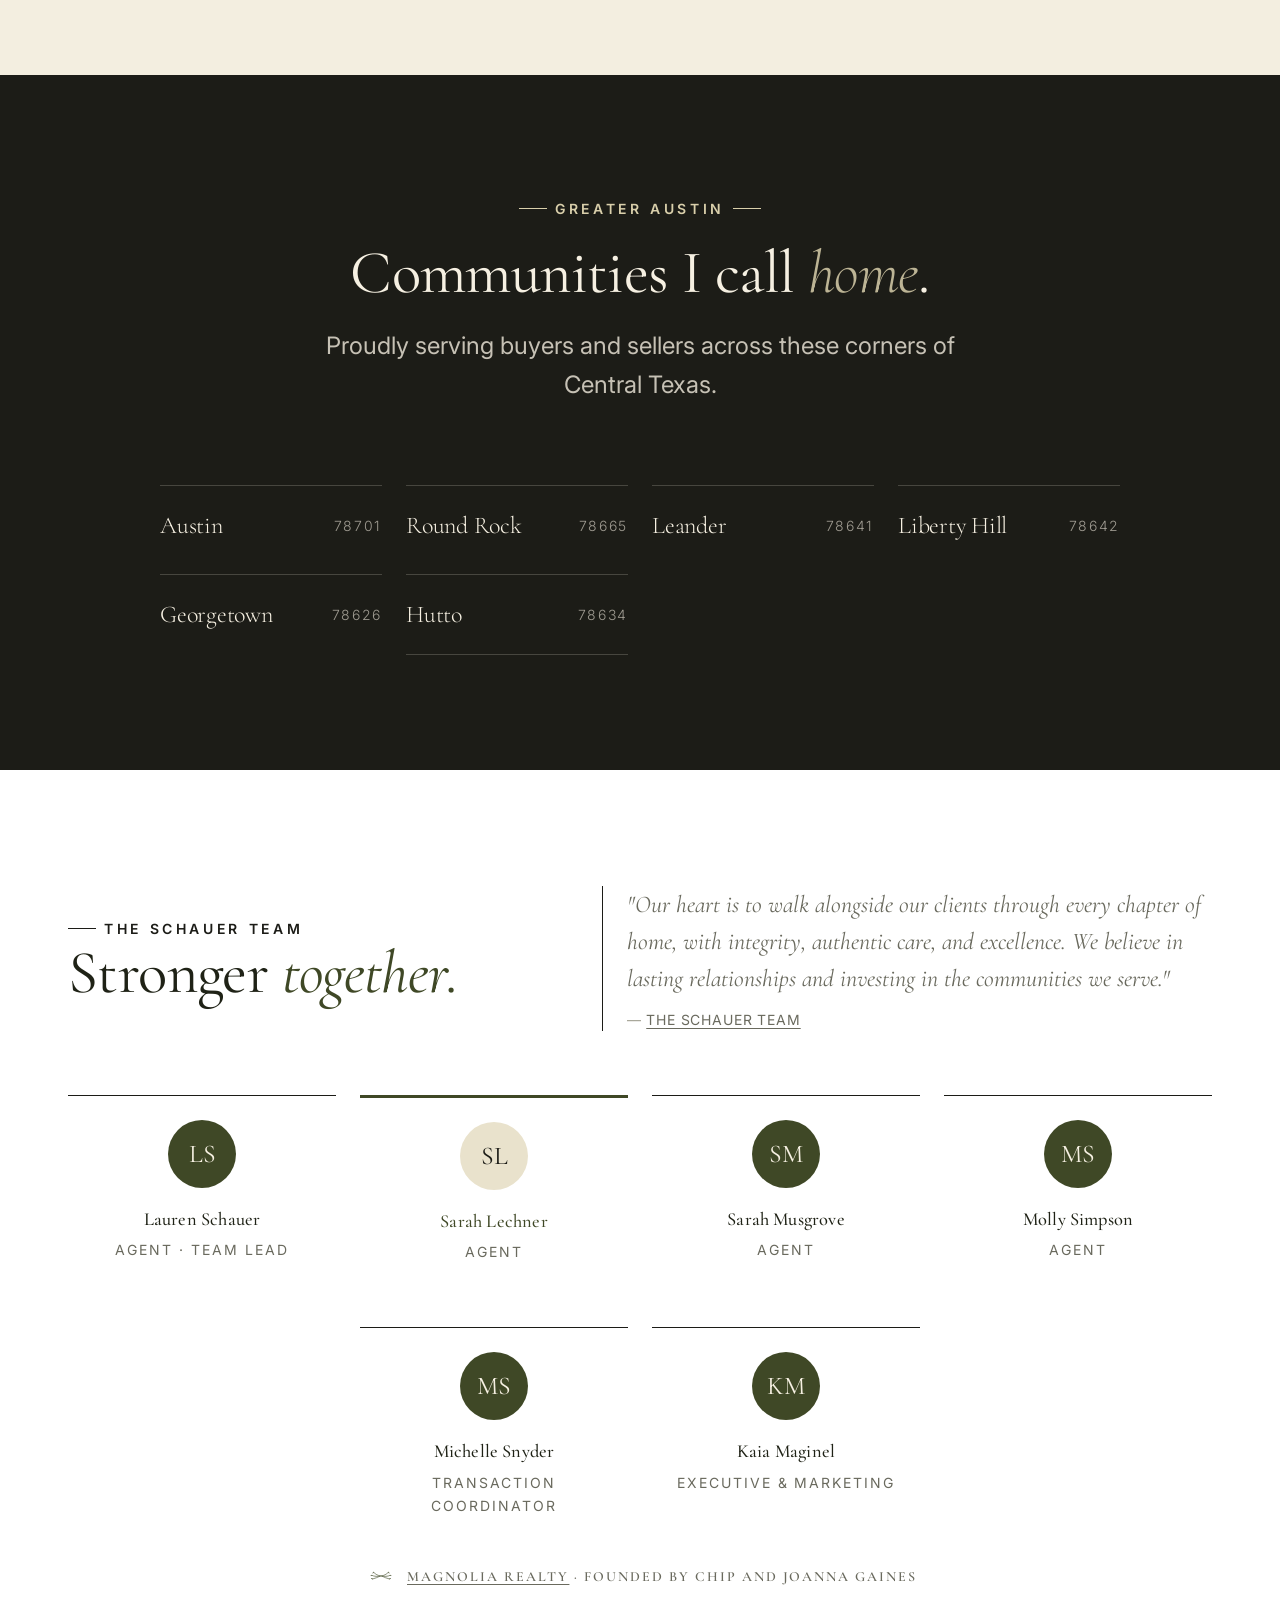
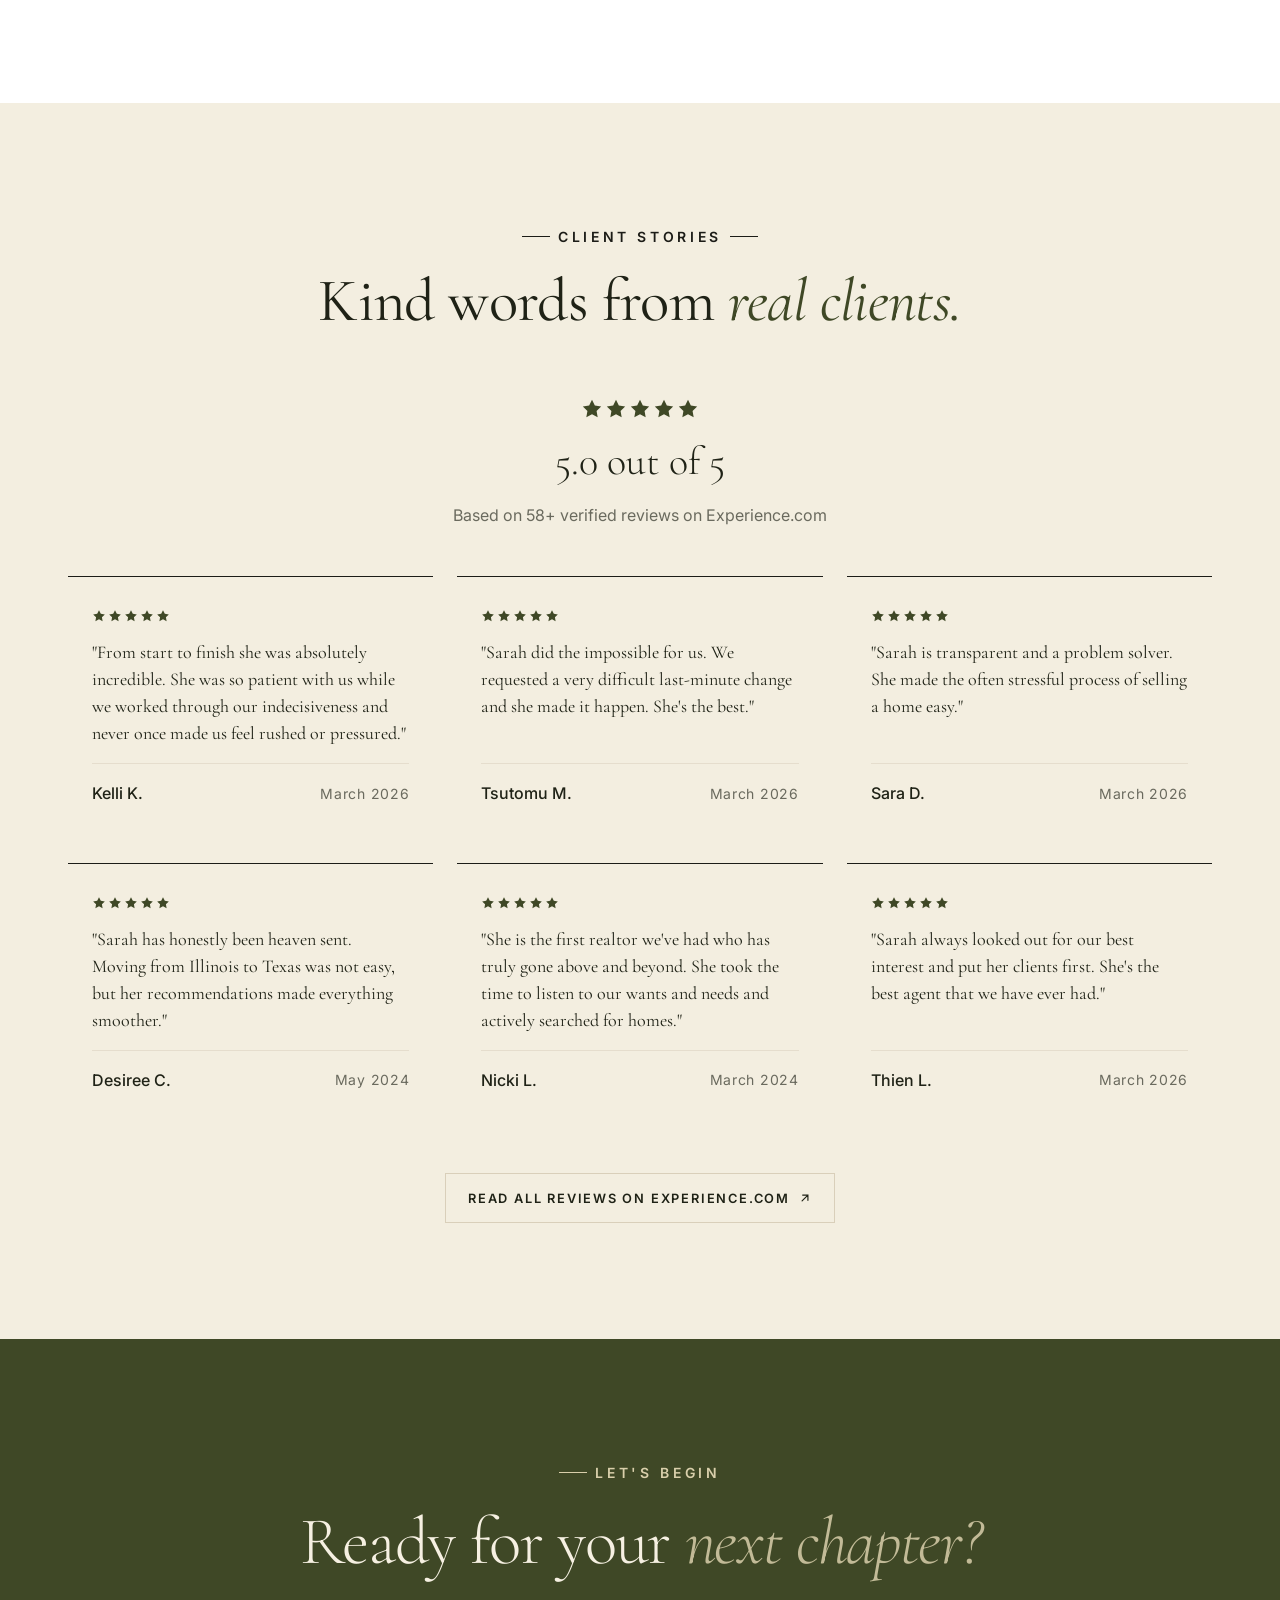
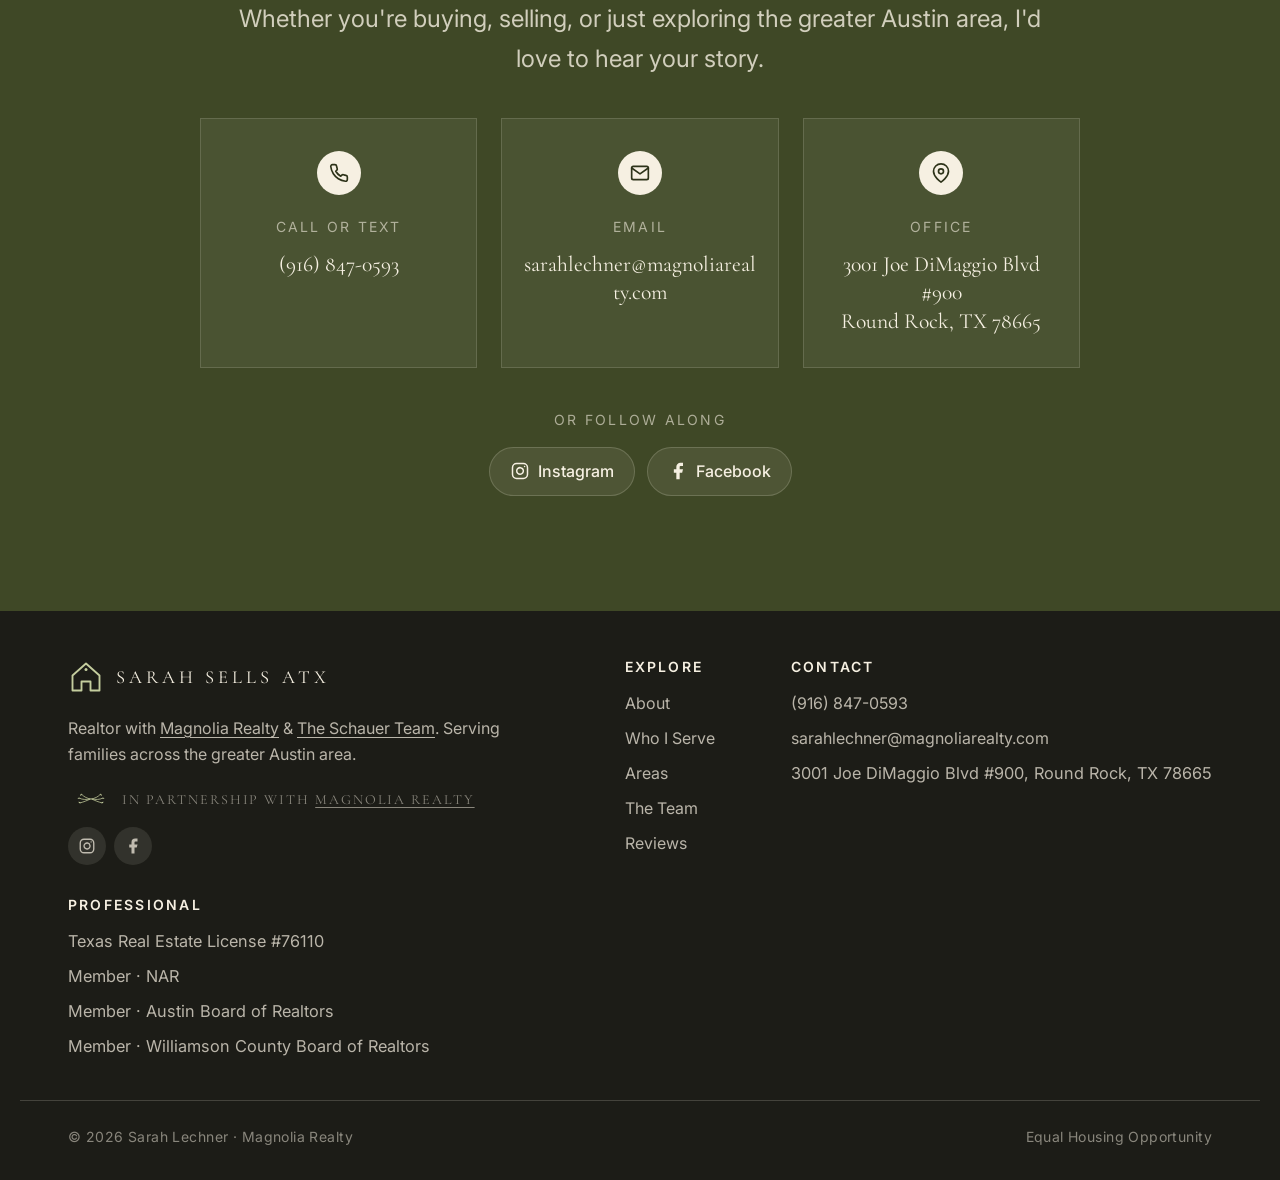
==== commit e1701d84: "Palette refresh: remove rose/red accents; olive/black/white/cream system with Magnolia + Schauer Tea" ====
--- a/index.html
+++ b/index.html
@@ -23,7 +23,7 @@
   <!-- Fonts -->
   <link rel="preconnect" href="https://fonts.googleapis.com" />
   <link rel="preconnect" href="https://fonts.gstatic.com" crossorigin />
-  <link href="https://fonts.googleapis.com/css2?family=Fraunces:ital,opsz,wght@0,9..144,300..600;1,9..144,300..600&family=Inter:wght@400;500;600&display=swap" rel="stylesheet" />
+  <link href="https://fonts.googleapis.com/css2?family=Cormorant+Garamond:ital,wght@0,400;0,500;0,600;1,400;1,500&family=Fraunces:ital,opsz,wght@0,9..144,300..600;1,9..144,300..600&family=Inter:wght@400;500;600&display=swap" rel="stylesheet" />
 
   <link rel="stylesheet" href="styles.css" />
 
@@ -220,6 +220,7 @@
           </div>
           <blockquote>
             "Our heart is to walk alongside our clients through every chapter of home, with integrity, authentic care, and excellence. We believe in lasting relationships and investing in the communities we serve."
+            <cite>&mdash; <a href="https://www.schauerteamrealty.com/about" target="_blank" rel="noopener">The Schauer Team</a></cite>
           </blockquote>
         </div>
 
@@ -282,7 +283,7 @@
               <ellipse cx="30" cy="29" rx="3" ry="1.4" transform="rotate(32 30 29)"/>
             </g>
           </svg>
-          <span>Magnolia Realty · Founded by Chip and Joanna Gaines</span>
+          <span><a href="https://www.magnoliarealty.com/" target="_blank" rel="noopener">Magnolia Realty</a> · Founded by Chip and Joanna Gaines</span>
         </p>
       </div>
     </section>
@@ -469,7 +470,7 @@
           </svg>
           <span class="brand-text">Sarah Sells ATX</span>
         </a>
-        <p>Realtor with Magnolia Realty &amp; The Schauer Team. Serving families across the greater Austin area.</p>
+        <p>Realtor with <a href="https://sarahlechner.magnoliarealty.com/agents/2082897/Sarah+Lechner" target="_blank" rel="noopener" style="text-decoration:underline;text-underline-offset:3px">Magnolia Realty</a> &amp; <a href="https://www.schauerteamrealty.com/" target="_blank" rel="noopener" style="text-decoration:underline;text-underline-offset:3px">The Schauer Team</a>. Serving families across the greater Austin area.</p>
         <div class="magnolia-badge">
           <svg class="magnolia-badge-wreath" viewBox="0 0 120 40" fill="none" aria-hidden="true">
             <g stroke="currentColor" stroke-width="2" stroke-linecap="round" fill="none">
@@ -493,7 +494,7 @@
               <ellipse cx="30" cy="29" rx="3" ry="1.4" transform="rotate(32 30 29)"/>
             </g>
           </svg>
-          <span>In partnership with Magnolia Realty</span>
+          <span>In partnership with <a href="https://sarahlechner.magnoliarealty.com/agents/2082897/Sarah+Lechner" target="_blank" rel="noopener">Magnolia Realty</a></span>
         </div>
         <div class="social">
           <a href="https://www.instagram.com/sarahlechner_magnoliarealty/" target="_blank" rel="noopener" aria-label="Sarah on Instagram">
--- a/styles.css
+++ b/styles.css
@@ -1,7 +1,10 @@
 /* =================================================================
    Sarah Sells ATX - Warm, editorial palette
    Display: Fraunces (serif), Body: Inter
-   Signature: olive green + black accent on warm cream (Magnolia Realty inspired)
+   Signature: olive green + rich black + warm cream/white
+   Palette references: Magnolia Realty (magnoliarealty.com) olive/cream/serif
+   identity, and The Schauer Team (schauerteamrealty.com) black/white/
+   minimalist typographic treatment.
    ================================================================= */
 
 /* ----- Tokens ----- */
@@ -23,10 +26,10 @@
   --space-16: 4rem; --space-20: 5rem; --space-24: 6rem; --space-32: 8rem;
 
   /* Light palette - warm cream, deep olive, rich black (Magnolia Realty palette) */
-  --color-bg: #faf6ef;
-  --color-surface: #fcfaf4;
+  --color-bg: #ffffff;
+  --color-surface: #faf8f1;
   --color-surface-2: #ffffff;
-  --color-surface-offset: #f1ece1;
+  --color-surface-offset: #f3eee0;
   --color-surface-dark: #3f4826;  /* deep olive hero band */
   --color-divider: #e5ddcd;
   --color-border: #d9cfba;
@@ -41,9 +44,9 @@
   --color-primary-active: #2d3319;
   --color-primary-highlight: #d8dbc1;
 
-  --color-accent: #c27b6c;           /* dusty rose */
-  --color-accent-hover: #a8614f;
-  --color-accent-soft: #edd8d2;      /* soft rose-cream */
+  --color-accent: #1c1c17;           /* rich black, warm undertone */
+  --color-accent-hover: #000000;
+  --color-accent-soft: #e9e2cc;      /* soft cream-putty */
 
   --radius-sm: 0.375rem;
   --radius-md: 0.5rem;
@@ -61,7 +64,7 @@
   --content-default: 1040px;
   --content-wide: 1240px;
 
-  --font-display: 'Fraunces', 'Source Serif 4', Georgia, serif;
+  --font-display: 'Cormorant Garamond', 'Fraunces', 'Source Serif 4', Georgia, serif;
   --font-body: 'Inter', 'Helvetica Neue', sans-serif;
 }
 
@@ -84,9 +87,9 @@
   --color-primary-active: #a6af82;
   --color-primary-highlight: #3e4530;
 
-  --color-accent: #d99a8b;           /* lifted dusty rose for dark bg */
-  --color-accent-hover: #e8b0a1;
-  --color-accent-soft: #3d2f2c;
+  --color-accent: #d9cfab;           /* soft gold-cream for dark bg */
+  --color-accent-hover: #efe6c8;
+  --color-accent-soft: #34301e;
 
   --shadow-sm: 0 1px 2px rgba(0,0,0,0.3);
   --shadow-md: 0 6px 20px rgba(0,0,0,0.35);
@@ -635,7 +638,7 @@
 /* ----- Areas served ----- */
 /* These sections lock to the olive/cream identity regardless of theme. */
 .areas {
-  background: #3f4826;
+  background: #1c1c17;
   color: #f6f0e2;
   position: relative;
 }
@@ -700,6 +703,22 @@
   padding-left: var(--space-6);
   border-left: 2px solid var(--color-accent);
 }
+.team-intro blockquote cite {
+  display: block;
+  margin-top: var(--space-3);
+  font-family: var(--font-body);
+  font-style: normal;
+  font-size: var(--text-xs);
+  letter-spacing: 0.06em;
+  text-transform: uppercase;
+  color: var(--color-text-faint);
+}
+.team-intro blockquote cite a {
+  color: var(--color-text-muted);
+  text-decoration: underline;
+  text-underline-offset: 3px;
+}
+.team-intro blockquote cite a:hover { color: var(--color-accent); }
 @media (max-width: 820px) {
   .team-intro { grid-template-columns: 1fr; }
 }
@@ -857,7 +876,7 @@
 /* ----- Contact ----- */
 /* Locked to dark-olive treatment across themes. */
 .contact {
-  background: #2d3319;
+  background: #3f4826;
   color: #f6f0e2;
   text-align: center;
 }
@@ -1067,3 +1086,143 @@
   opacity: 1;
   transform: translateY(0);
 }
+
+
+/* =================================================================
+   DESIGN REFRESH - olive / black / white / cream
+   Editorial nods (design cues only, no copied assets):
+   - Magnolia Realty (magnoliarealty.com): white canvas, black small-caps
+     serif wordmark, olive laurel mark, black navigation/footer.
+   - The Schauer Team (schauerteamrealty.com): airy white layout, wide-tracked
+     light wordmark, uppercase serif nav, thin black rules above testimonials,
+     square-cornered imagery.
+   ================================================================= */
+:root, [data-theme="light"] {
+  --radius-sm: 0;
+  --radius-md: 2px;
+  --radius-lg: 2px;
+  --radius-xl: 2px;
+  --shadow-sm: none;
+  --shadow-md: 0 1px 0 rgba(28,28,23,0.08);
+  --shadow-lg: none;
+  --color-ink: #1c1c17;
+  --color-cream: #f6f0e2;
+}
+body { background: #fff; }
+h1, h2, h3 { font-weight: 400; }
+.hero h1, .section-header h2, .team-intro h2, .about-copy h2 { font-weight: 400; letter-spacing: -0.01em; }
+.hero h1 { font-size: clamp(3.4rem, 1.8rem + 6vw, 7rem); line-height: 0.95; }
+.section-header h2, .team-intro h2, .about-copy h2 { font-size: clamp(2.4rem, 1.4rem + 3vw, 4rem); }
+body { font-size: 1.02rem; }
+
+/* Italic emphasis picks up olive on light sections */
+.hero h1 em, .section-header h2 em, .team-intro h2 em, .about-copy h2 em { color: var(--color-primary); }
+.areas h2 em, .contact h2 em { color: #d9cfab; }
+
+/* ----- Header: white, black, wide-tracked ----- */
+.site-header { background: rgba(255,255,255,0.94); border-bottom: 1px solid var(--color-ink); }
+.site-header.scrolled { border-bottom-color: var(--color-ink); }
+.brand { color: var(--color-ink); }
+.brand-mark { color: var(--color-primary); }
+.brand-text { letter-spacing: 0.22em; font-weight: 400; font-size: 1.15rem; }
+.nav a {
+  font-family: var(--font-display);
+  font-size: 0.98rem;
+  font-weight: 600;
+  letter-spacing: 0.16em;
+  text-transform: uppercase;
+  color: var(--color-ink);
+}
+.nav a:hover { color: var(--color-primary); }
+.nav a::after { background: var(--color-ink); }
+.nav-cta, .nav .nav-cta {
+  background: var(--color-ink);
+  color: #fff;
+  border: 1px solid var(--color-ink);
+  border-radius: 0;
+  letter-spacing: 0.16em;
+  padding: 0.65rem 1.4rem;
+}
+.nav .nav-cta:hover { background: var(--color-primary); border-color: var(--color-primary); color: #fff; }
+
+/* ----- Buttons: square, tracked ----- */
+.btn { border-radius: 0; letter-spacing: 0.14em; text-transform: uppercase; font-size: 0.8rem; font-weight: 600; }
+.btn--primary { background: var(--color-primary); }
+.btn--accent { background: var(--color-ink); color: #fff; }
+.btn--accent:hover { background: var(--color-primary); color: #fff; }
+.oh-form-section .btn--accent { background: var(--color-cream); color: var(--color-ink); }
+.oh-form-section .btn--accent:hover { background: #fff; color: var(--color-ink); }
+
+/* ----- Hero: deep olive band, cream type, square framed photo ----- */
+.hero { background: var(--color-primary); color: var(--color-cream); padding-block: clamp(var(--space-16), 9vw, var(--space-32)); }
+.hero .eyebrow { color: #d9cfab; }
+.hero .eyebrow::before { background: #d9cfab; }
+.hero h1 { color: var(--color-cream); }
+.hero h1 em { color: #d9cfab; }
+.hero-lede { color: rgba(246,240,226,0.82); }
+.hero-meta { border-top-color: rgba(246,240,226,0.25); }
+.hero-stat .n { color: var(--color-cream); }
+.hero-stat .l { color: rgba(246,240,226,0.7); }
+.hero .btn--primary { background: var(--color-cream); color: var(--color-ink); }
+.hero .btn--primary:hover { background: #fff; }
+.hero .btn--ghost { border-color: rgba(246,240,226,0.5); color: var(--color-cream); }
+.hero .btn--ghost:hover { border-color: var(--color-cream); background: rgba(246,240,226,0.08); color: var(--color-cream); }
+.hero-photo::before { display: none; }
+.hero-photo::after { inset: -16px -16px 16px 16px; width: auto; height: auto; border: 1px solid rgba(246,240,226,0.55); border-radius: 0; }
+.hero-photo img { border-radius: 0; box-shadow: none; }
+.hero-badge { background: var(--color-cream); color: var(--color-ink); border: 0; border-radius: 0; box-shadow: none; letter-spacing: 0.14em; text-transform: uppercase; font-size: 0.7rem; }
+.hero-badge svg { color: var(--color-primary); }
+
+/* ----- Section rhythm: white / cream ----- */
+.about { background: #fff; }
+#serve { background: var(--color-surface-offset); }
+#team { background: #fff; }
+.reviews { background: var(--color-surface-offset); }
+.about-image img { border-radius: 0; box-shadow: none; }
+.about-signature { border-top-color: var(--color-ink); }
+
+/* ----- Cards: thin black rule on top, no boxes (Schauer testimonial cue) ----- */
+.review-card, .team-card {
+  background: transparent;
+  border: 0;
+  border-top: 1px solid var(--color-ink);
+  border-radius: 0;
+  box-shadow: none;
+}
+.review-card:hover, .team-card:hover { border-top-color: var(--color-primary); transform: none; box-shadow: none; }
+.review-card .stars { color: var(--color-primary); }
+.team-card.featured { border-top: 3px solid var(--color-primary); }
+.team-avatar { background: var(--color-primary); color: var(--color-cream); }
+.team-intro blockquote { border-left: 1px solid var(--color-ink); }
+.reviews-summary .stars { color: var(--color-primary); }
+
+/* ----- Eyebrows ----- */
+.eyebrow { color: var(--color-ink); letter-spacing: 0.26em; font-weight: 600; }
+.eyebrow::before, .section-header .eyebrow::after { background: var(--color-ink); }
+.areas .eyebrow, .contact .eyebrow { color: #d9cfab; opacity: 1; }
+.areas .eyebrow::before, .areas .eyebrow::after, .contact .eyebrow::before, .contact .eyebrow::after { background: #d9cfab; opacity: 1; }
+
+/* ----- Contact + footer ----- */
+.contact-card { border-radius: 0; }
+.site-footer {
+  background: var(--color-ink);
+  color: rgba(246,240,226,0.72);
+  border-top: 0;
+  --color-text: #f6f0e2;
+  --color-text-muted: rgba(246,240,226,0.72);
+  --color-text-faint: rgba(246,240,226,0.5);
+  --color-divider: rgba(246,240,226,0.18);
+  --color-surface-offset: rgba(246,240,226,0.1);
+  --color-text-inverse: #1c1c17;
+  --color-primary: #c4cd9e;
+  --color-accent: #d9cfab;
+}
+.site-footer .brand { color: #f6f0e2; }
+.site-footer a:hover { color: #fff; }
+.magnolia-badge a, .team-caption-badge a {
+  color: inherit;
+  text-decoration: underline;
+  text-underline-offset: 3px;
+}
+.magnolia-badge a:hover, .team-caption-badge a:hover { color: var(--color-primary); }
+.team-caption-badge { color: var(--color-text-muted); letter-spacing: 0.14em; text-transform: uppercase; font-family: var(--font-display); font-weight: 600; }
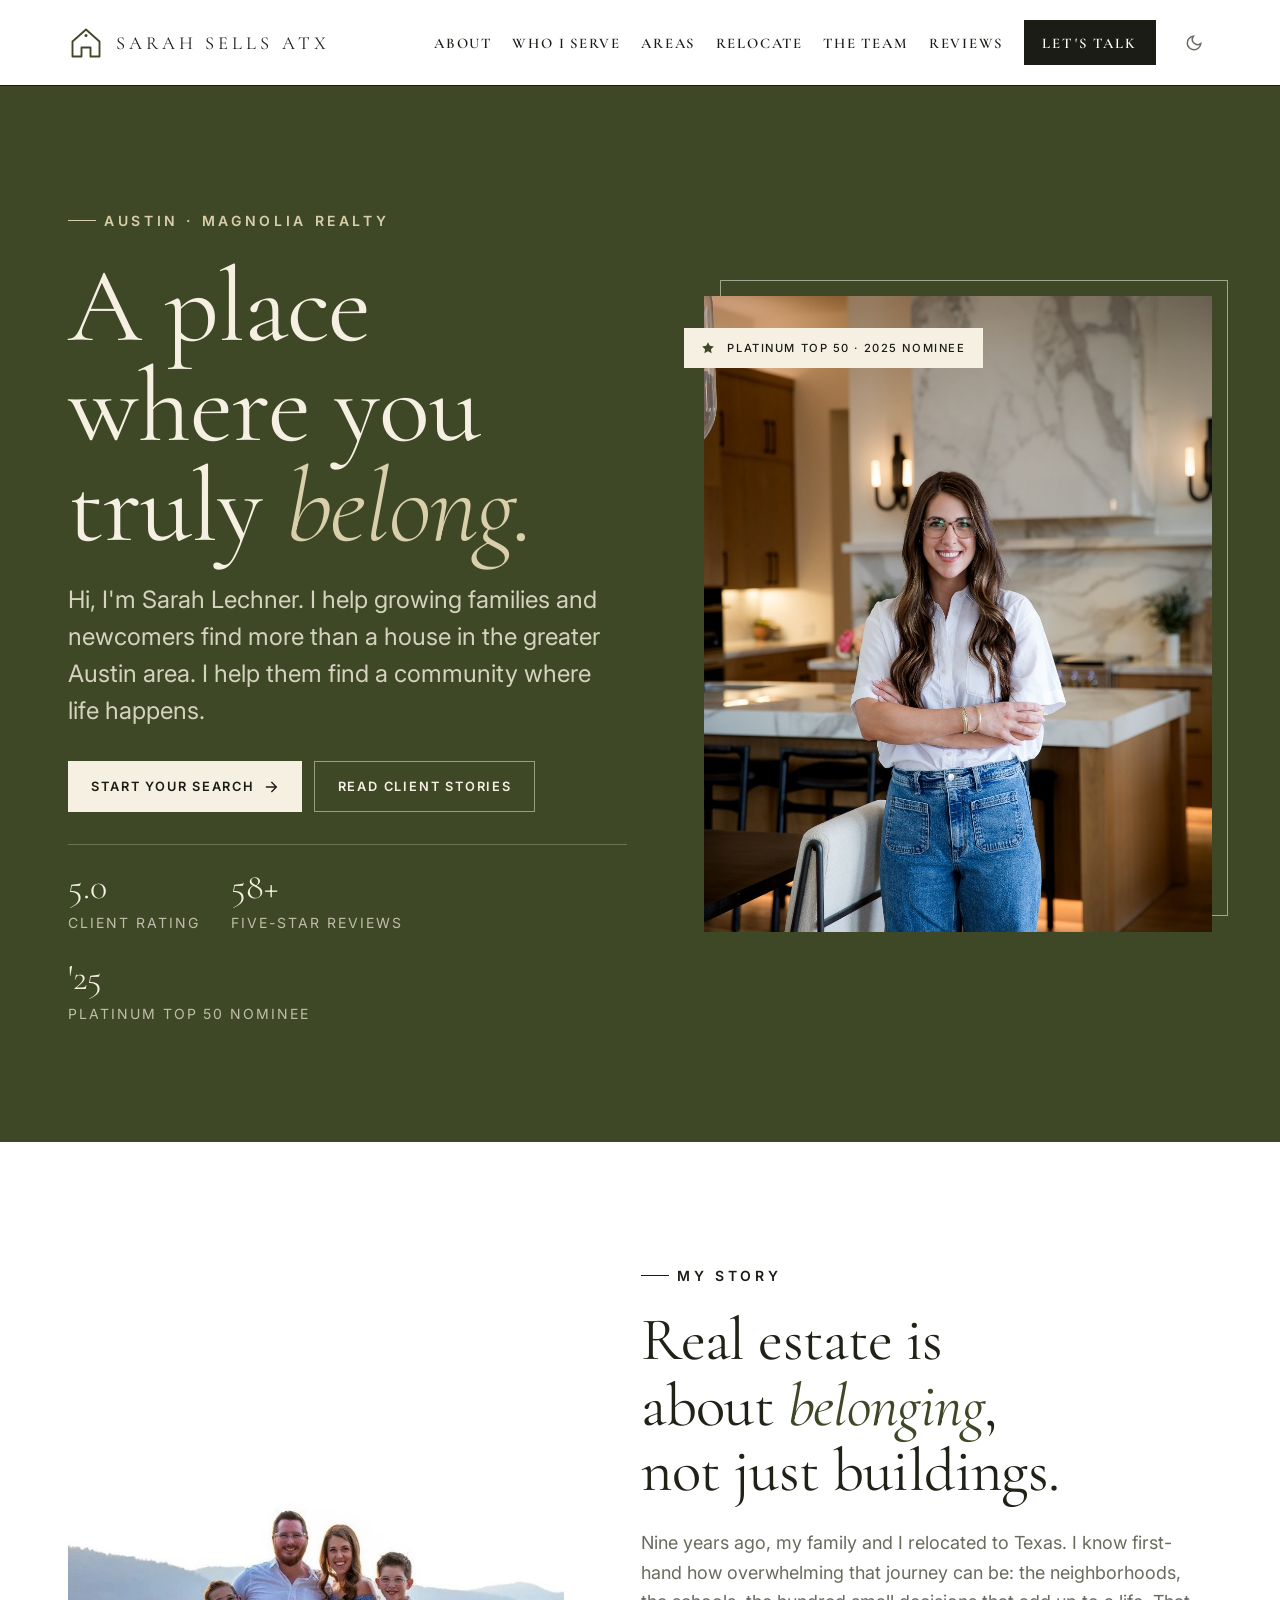
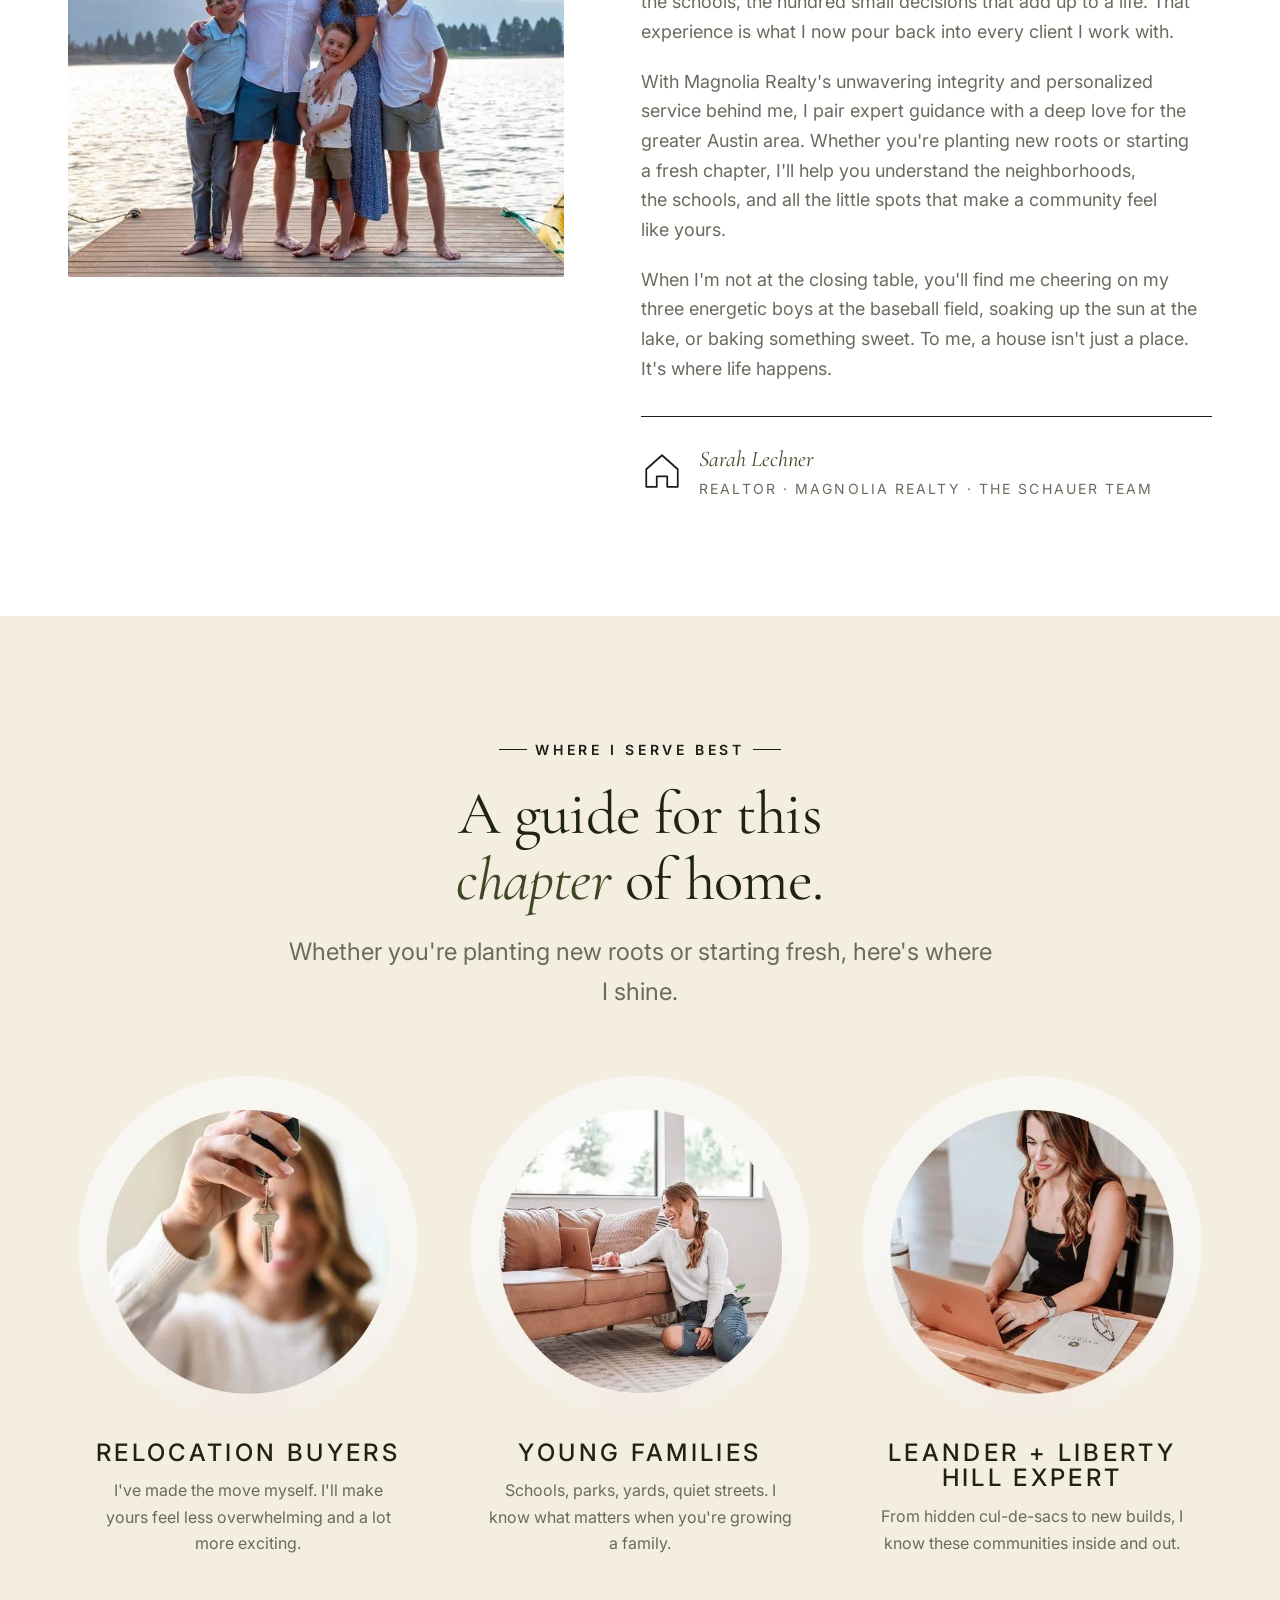
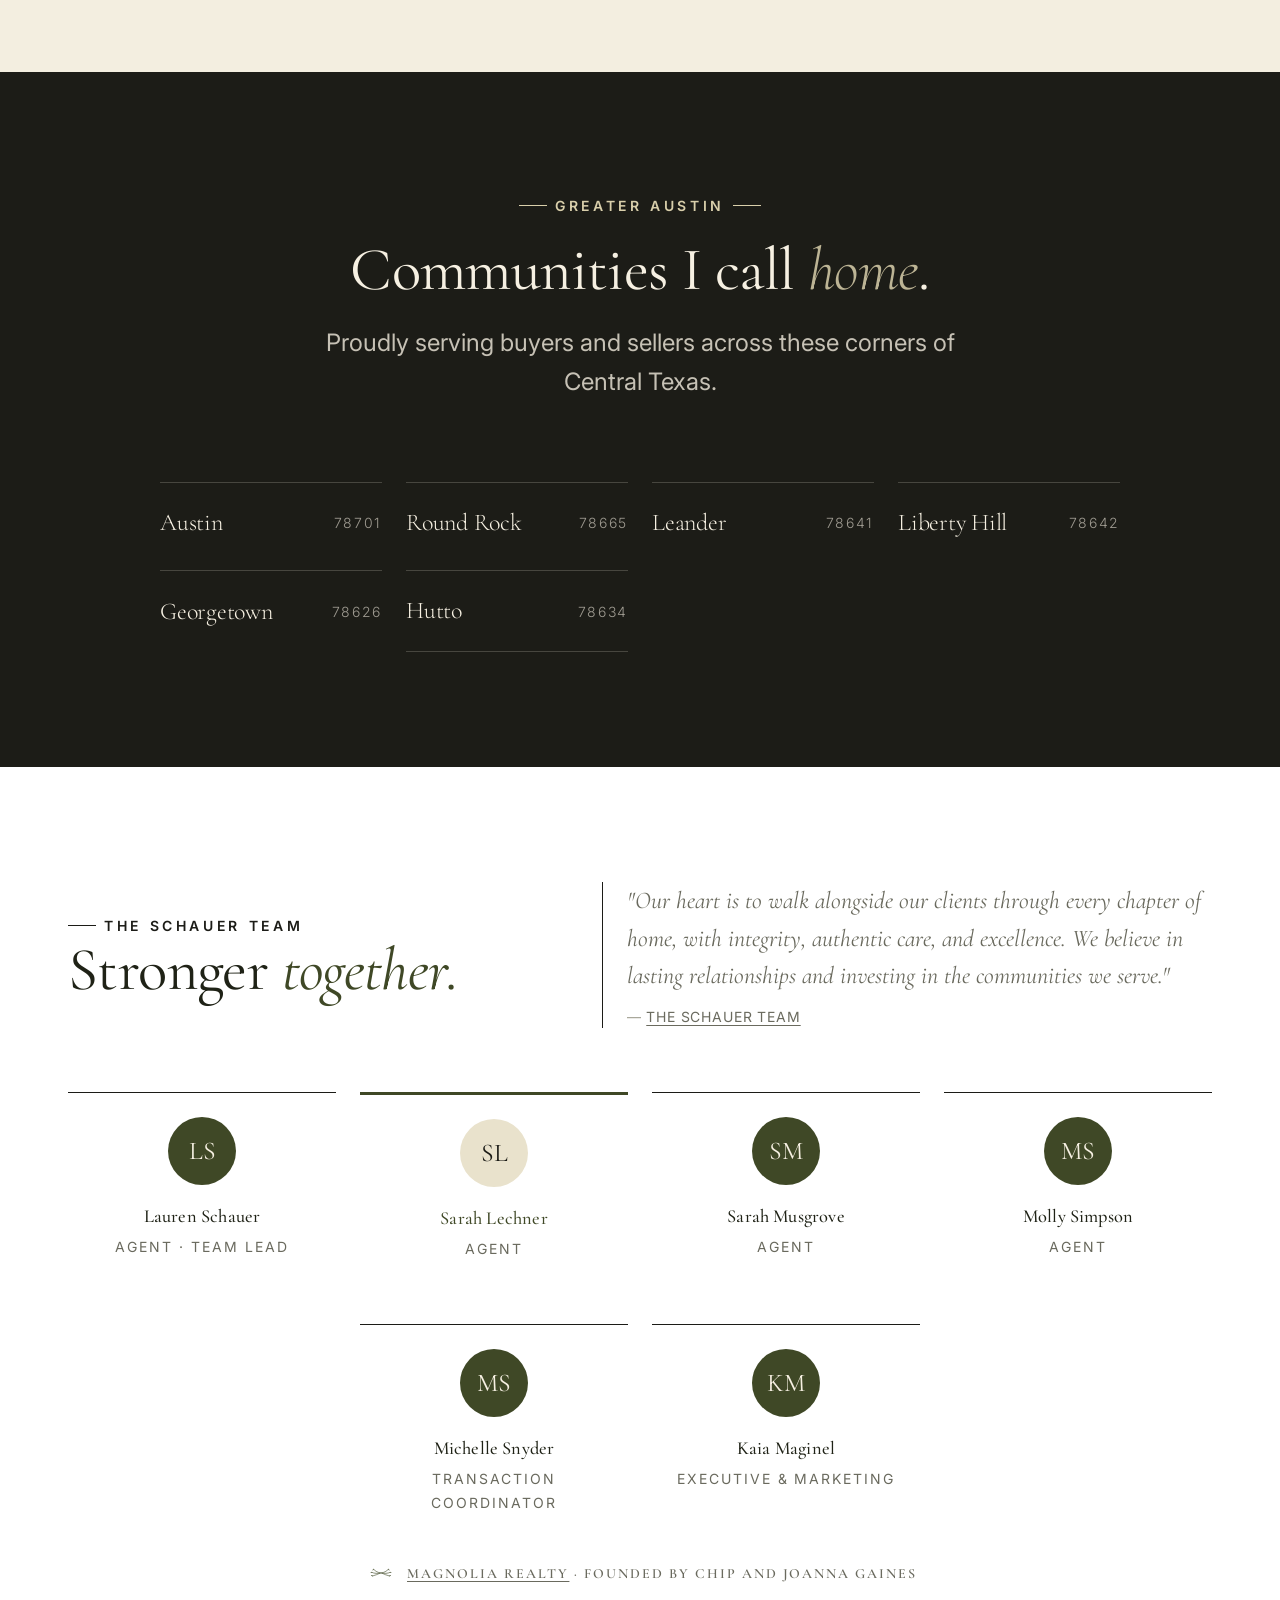
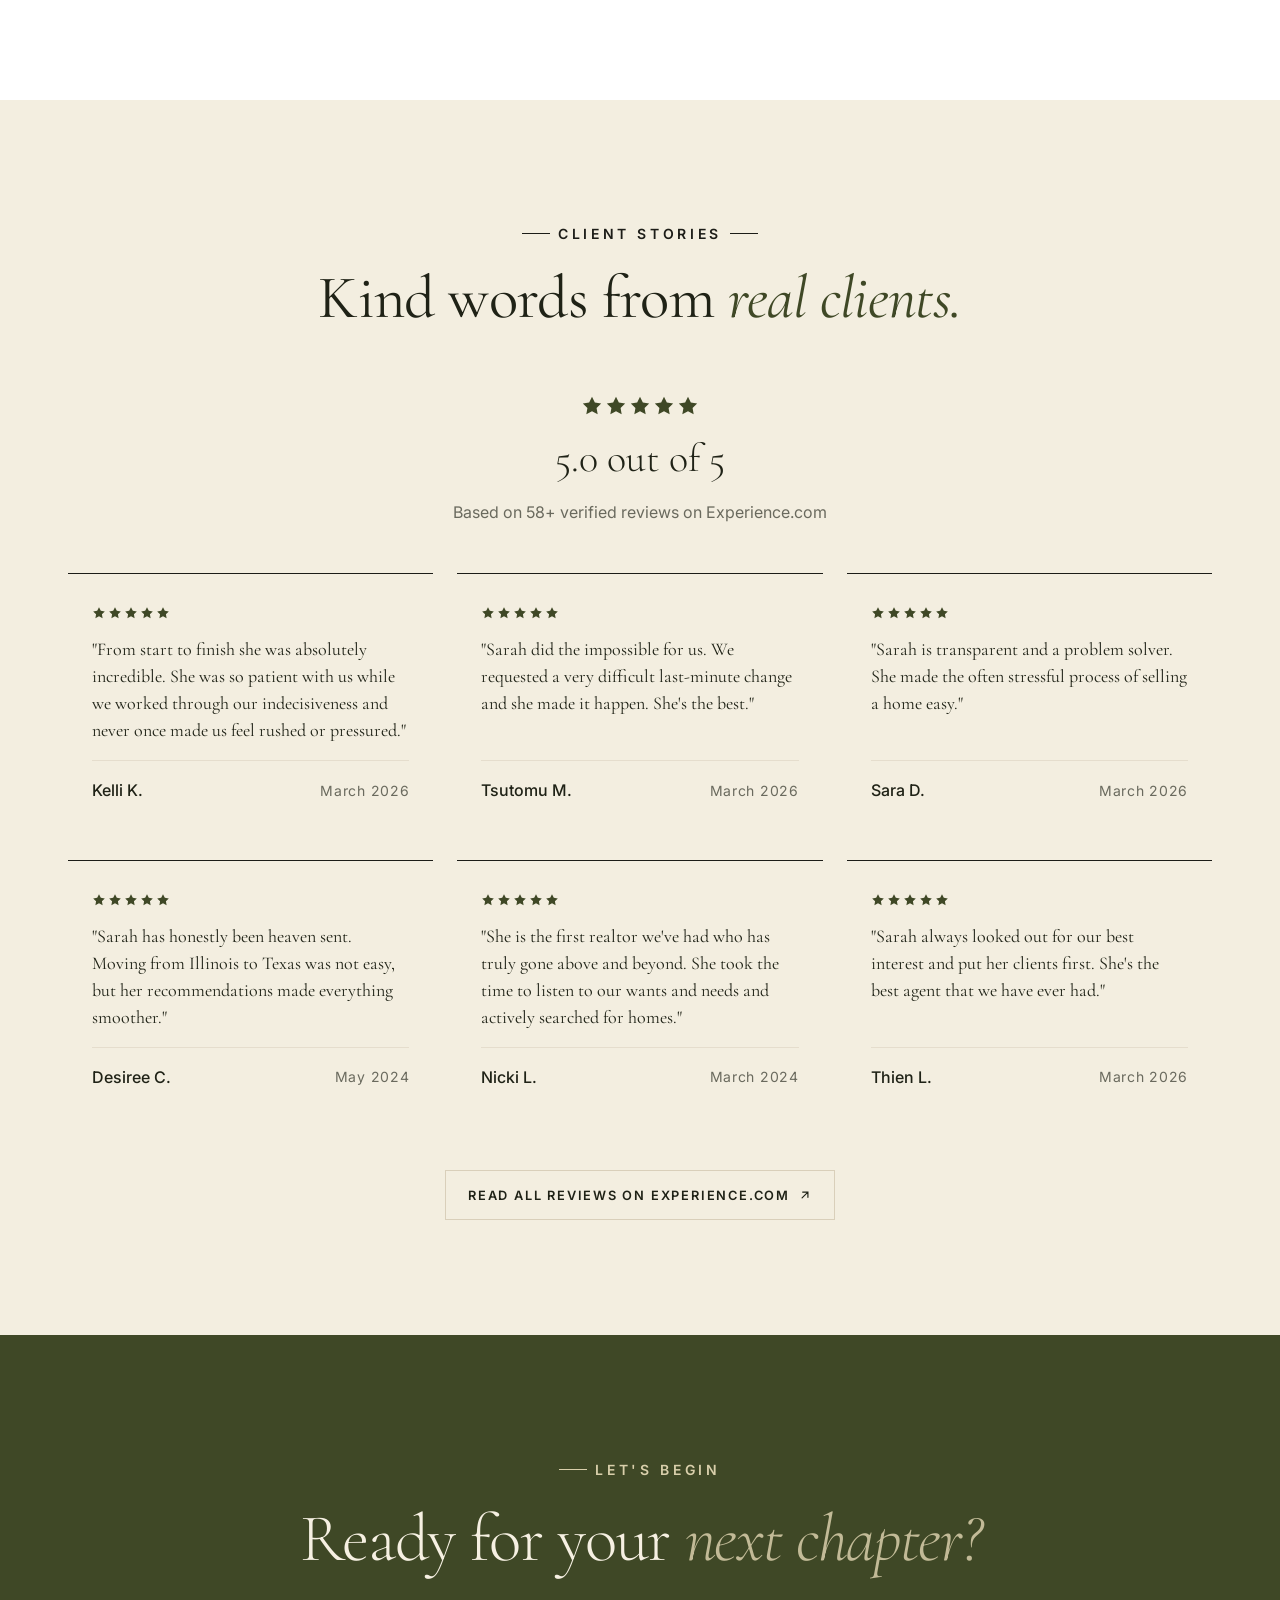
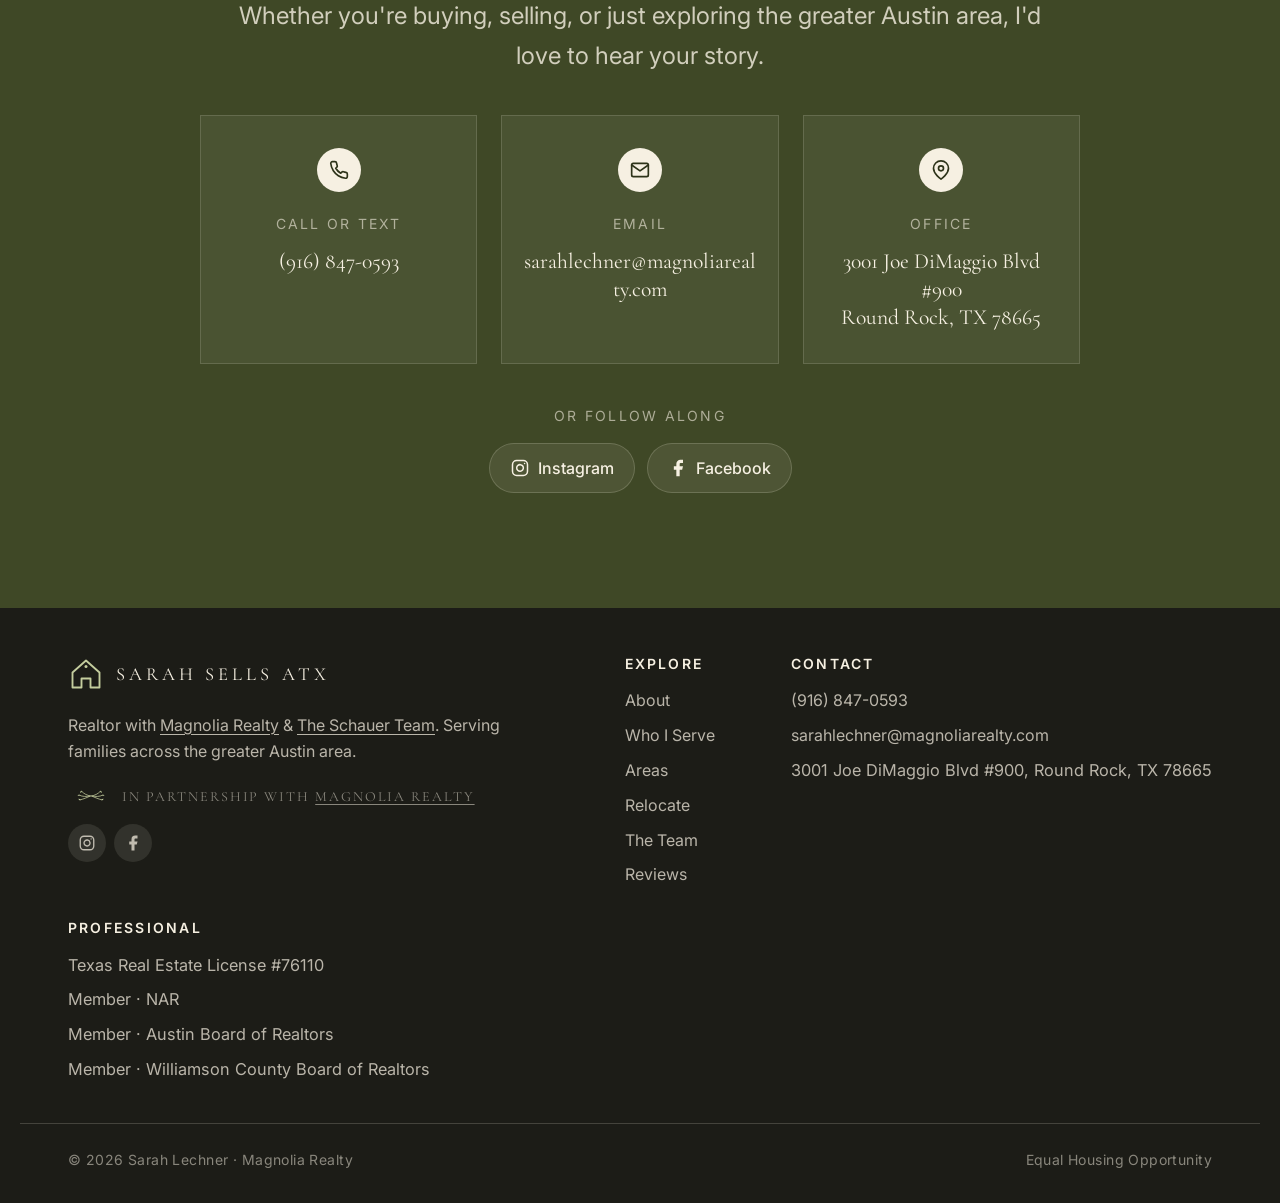
==== commit 3e6d8629: "Add Relocate page with Leander (combined) and Cedar Park guides, area overviews, lead form; add Relo" ====
--- a/index.html
+++ b/index.html
@@ -67,6 +67,7 @@
         <a href="#about">About</a>
         <a href="#serve">Who I Serve</a>
         <a href="#areas">Areas</a>
+        <a href="relocate/">Relocate</a>
         <a href="#team">The Team</a>
         <a href="#reviews">Reviews</a>
         <a href="#contact" class="nav-cta">Let's talk</a>
@@ -512,6 +513,7 @@
           <li><a href="#about">About</a></li>
           <li><a href="#serve">Who I Serve</a></li>
           <li><a href="#areas">Areas</a></li>
+          <li><a href="relocate/">Relocate</a></li>
           <li><a href="#team">The Team</a></li>
           <li><a href="#reviews">Reviews</a></li>
         </ul>
--- a/styles.css
+++ b/styles.css
@@ -290,7 +290,7 @@
 .menu-toggle { display: none; }
 
 /* Mobile nav */
-@media (max-width: 820px) {
+@media (max-width: 1180px) {
   .nav { display: none; }
   .menu-toggle {
     display: inline-flex;
@@ -1226,3 +1226,9 @@
 }
 .magnolia-badge a:hover, .team-caption-badge a:hover { color: var(--color-primary); }
 .team-caption-badge { color: var(--color-text-muted); letter-spacing: 0.14em; text-transform: uppercase; font-family: var(--font-display); font-weight: 600; }
+
+/* Nav fit with 7 items */
+.brand-text, .nav a { white-space: nowrap; }
+.nav { gap: clamp(1rem, 1.6vw, 1.75rem); }
+.nav a { letter-spacing: 0.12em; font-size: 0.92rem; }
+.nav .nav-cta { letter-spacing: 0.14em; padding: 0.6rem 1.1rem; }
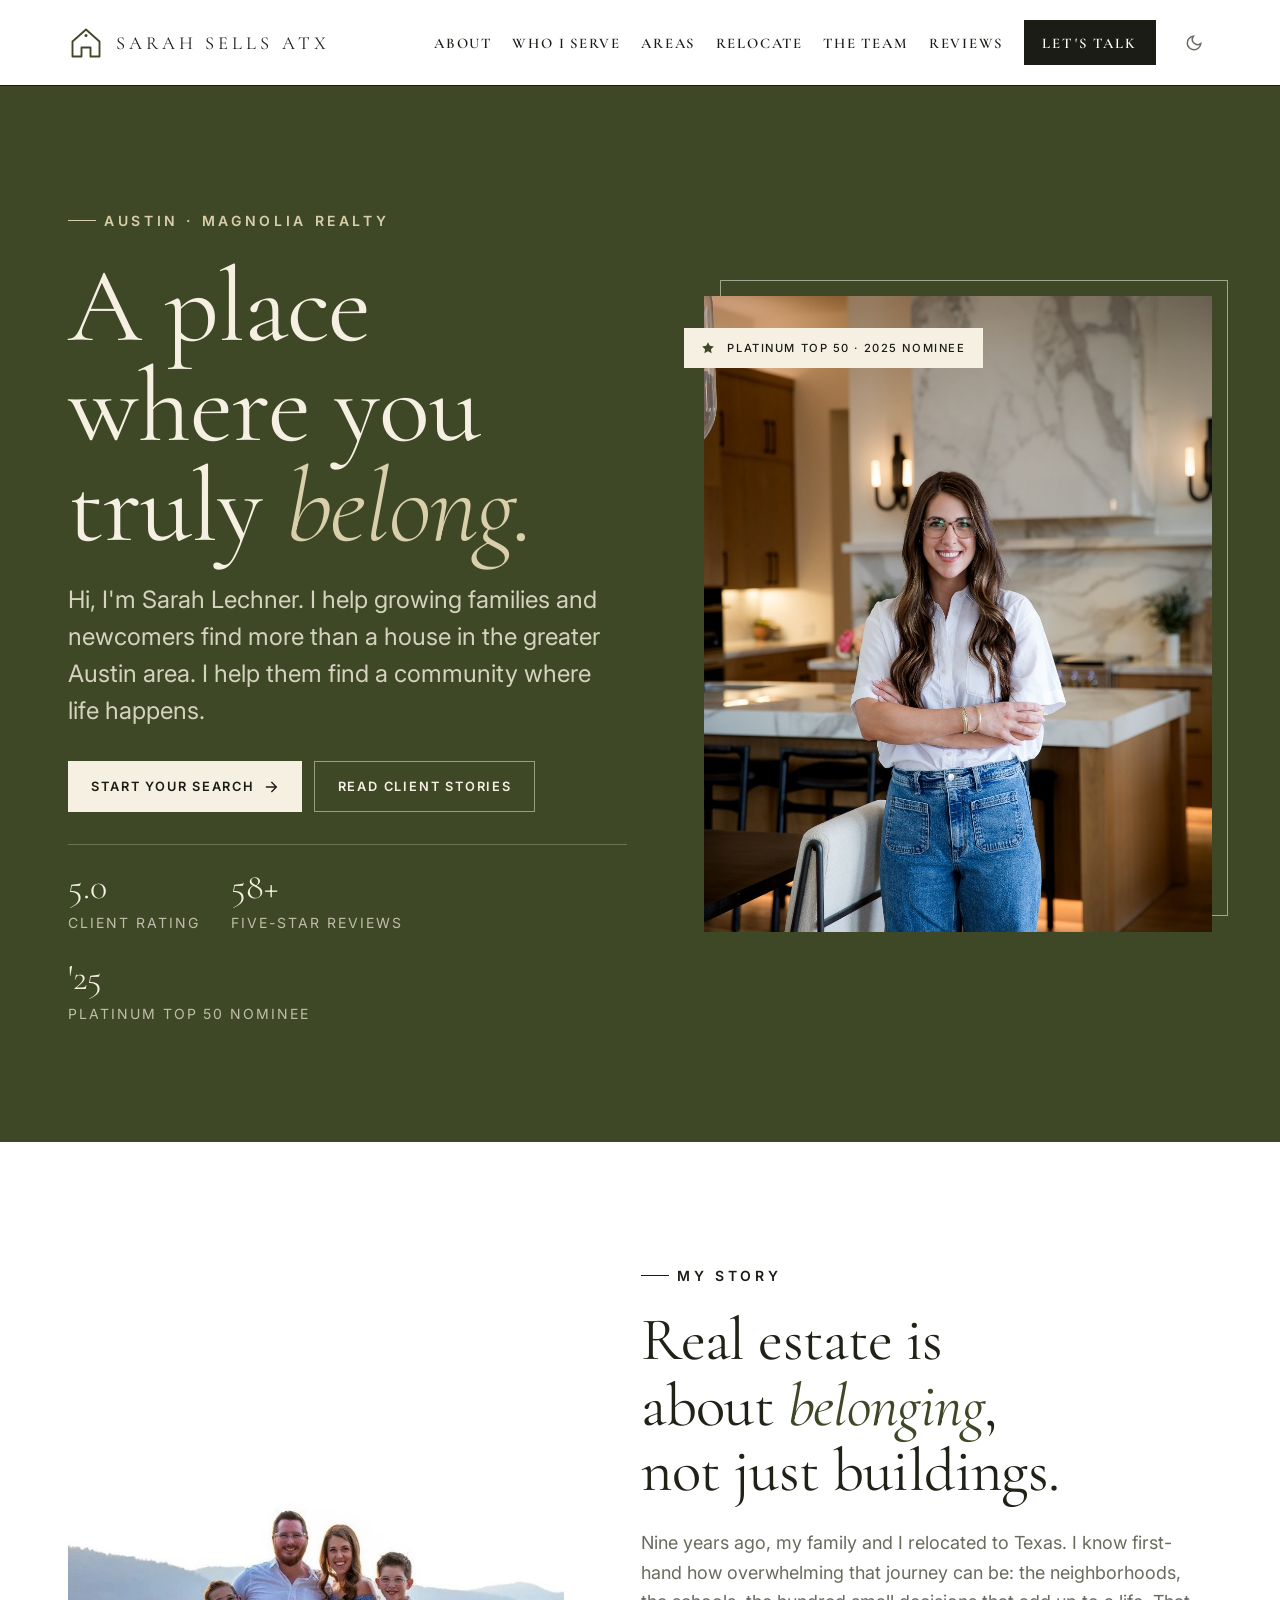
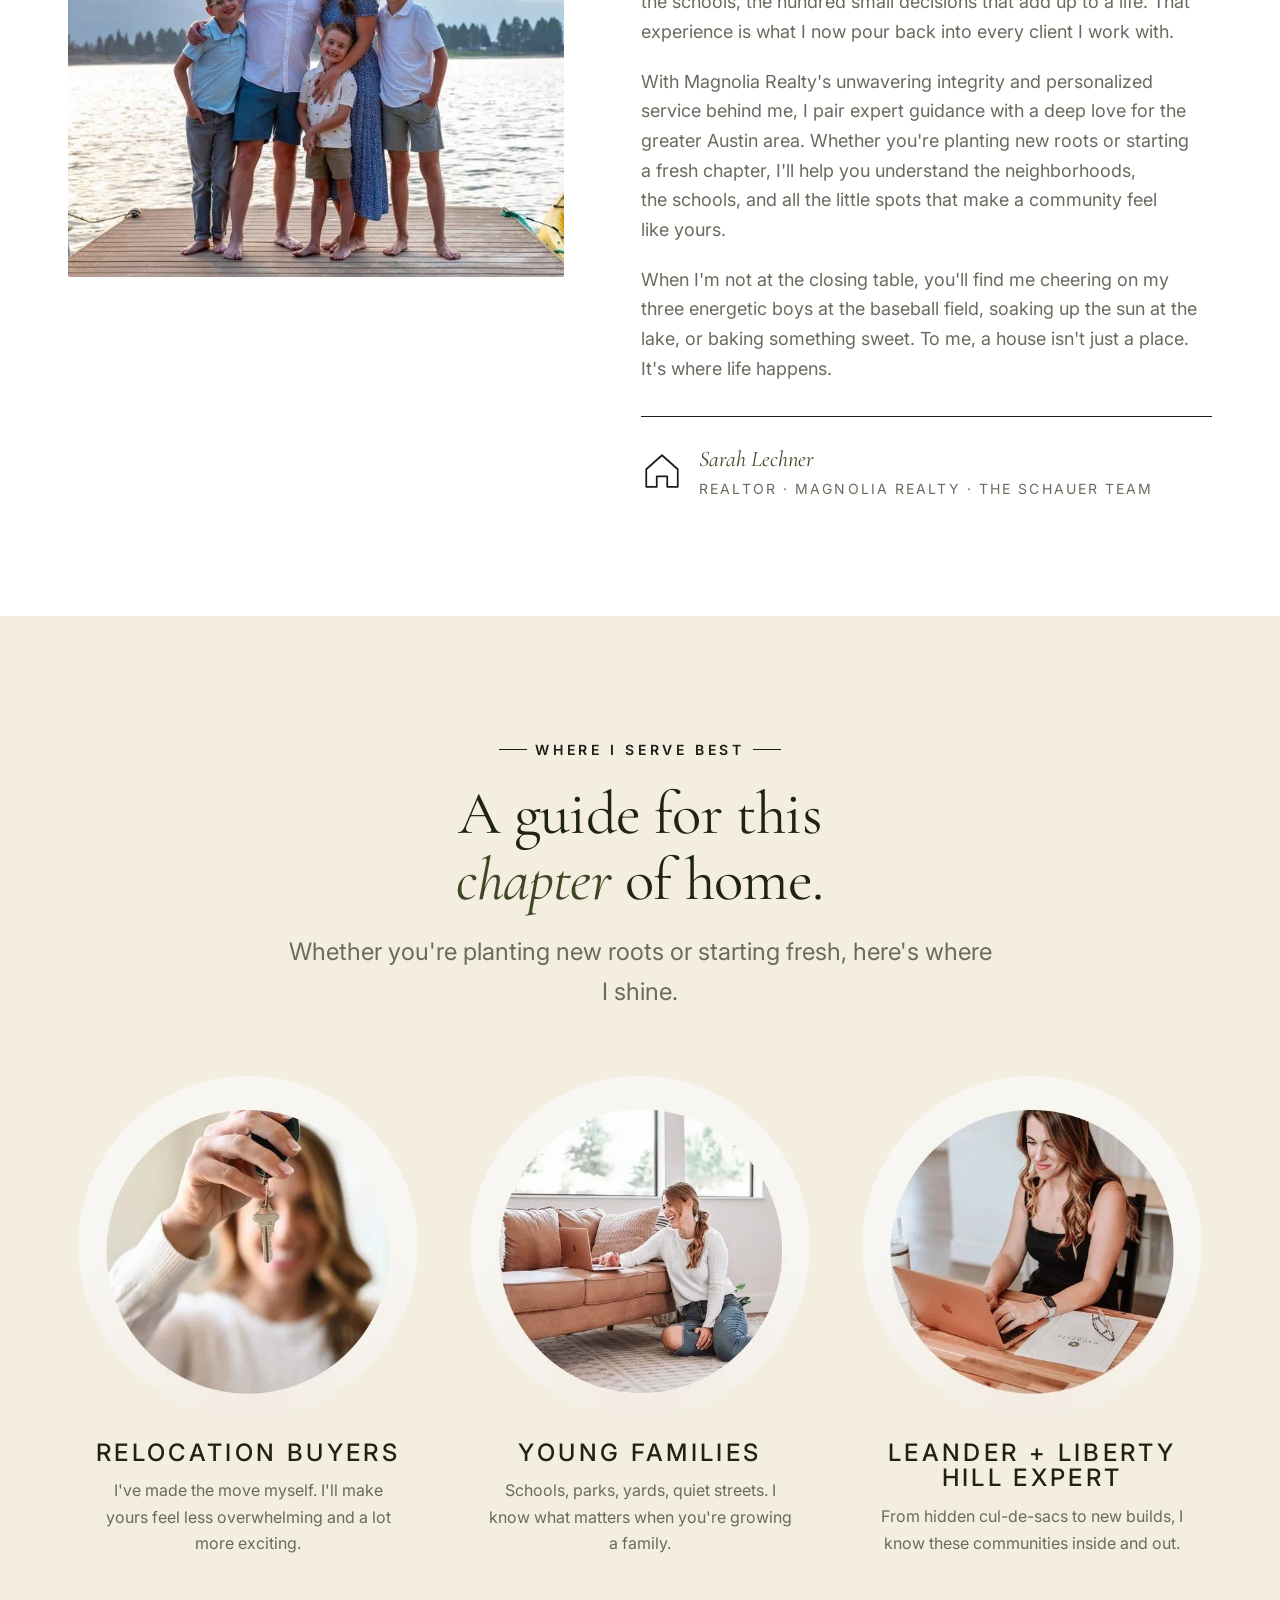
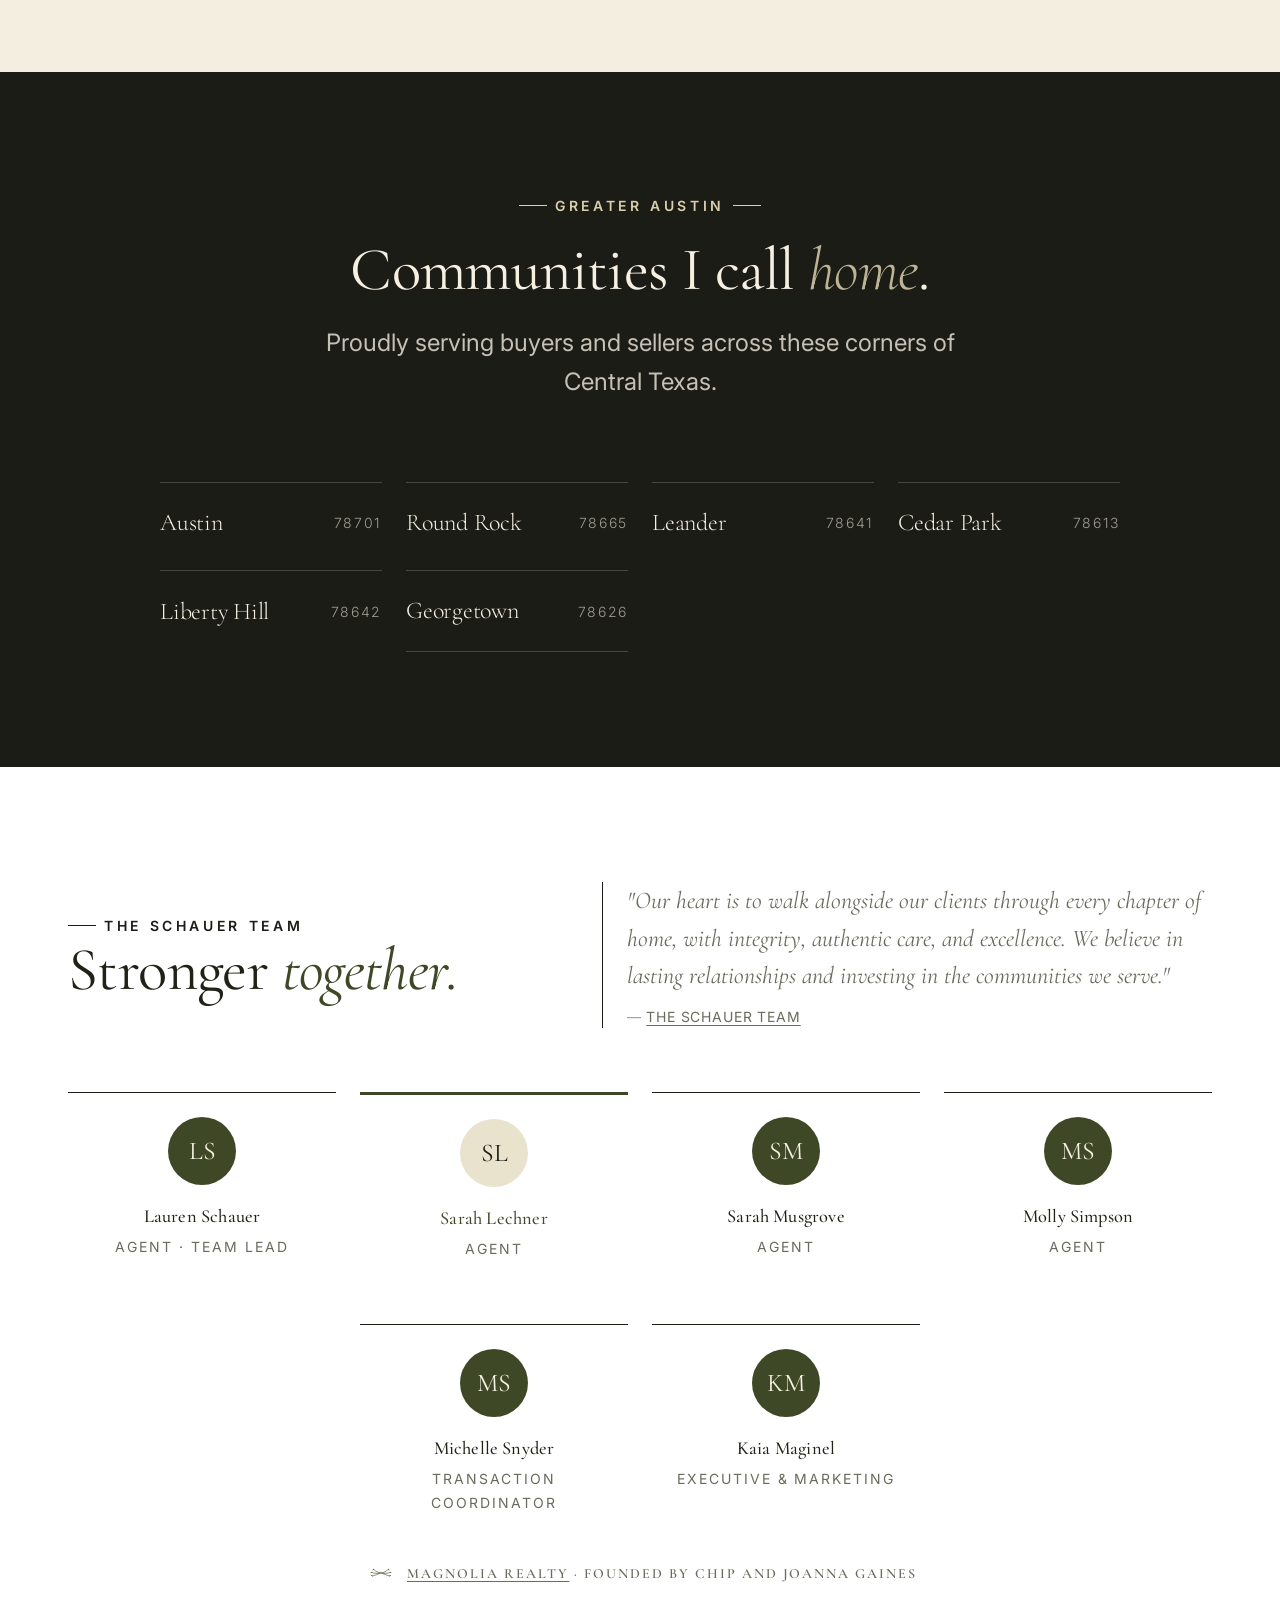
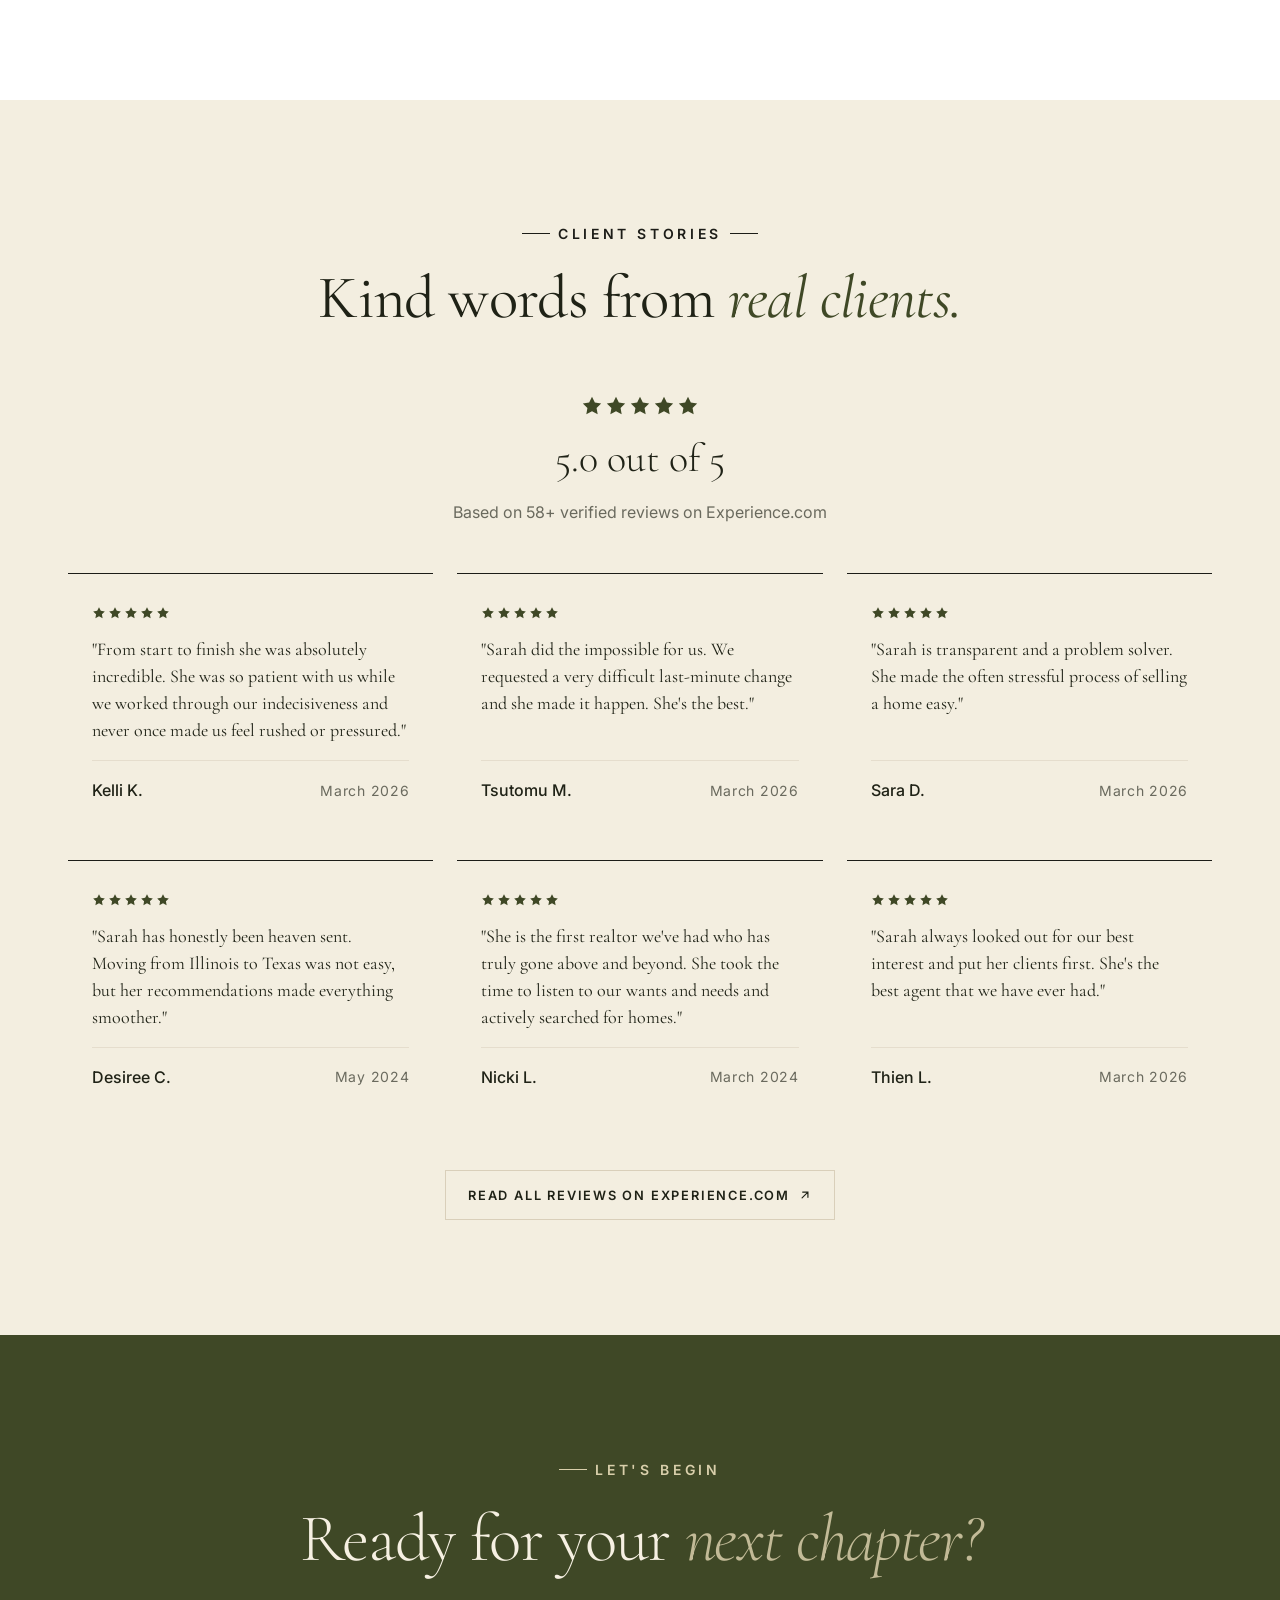
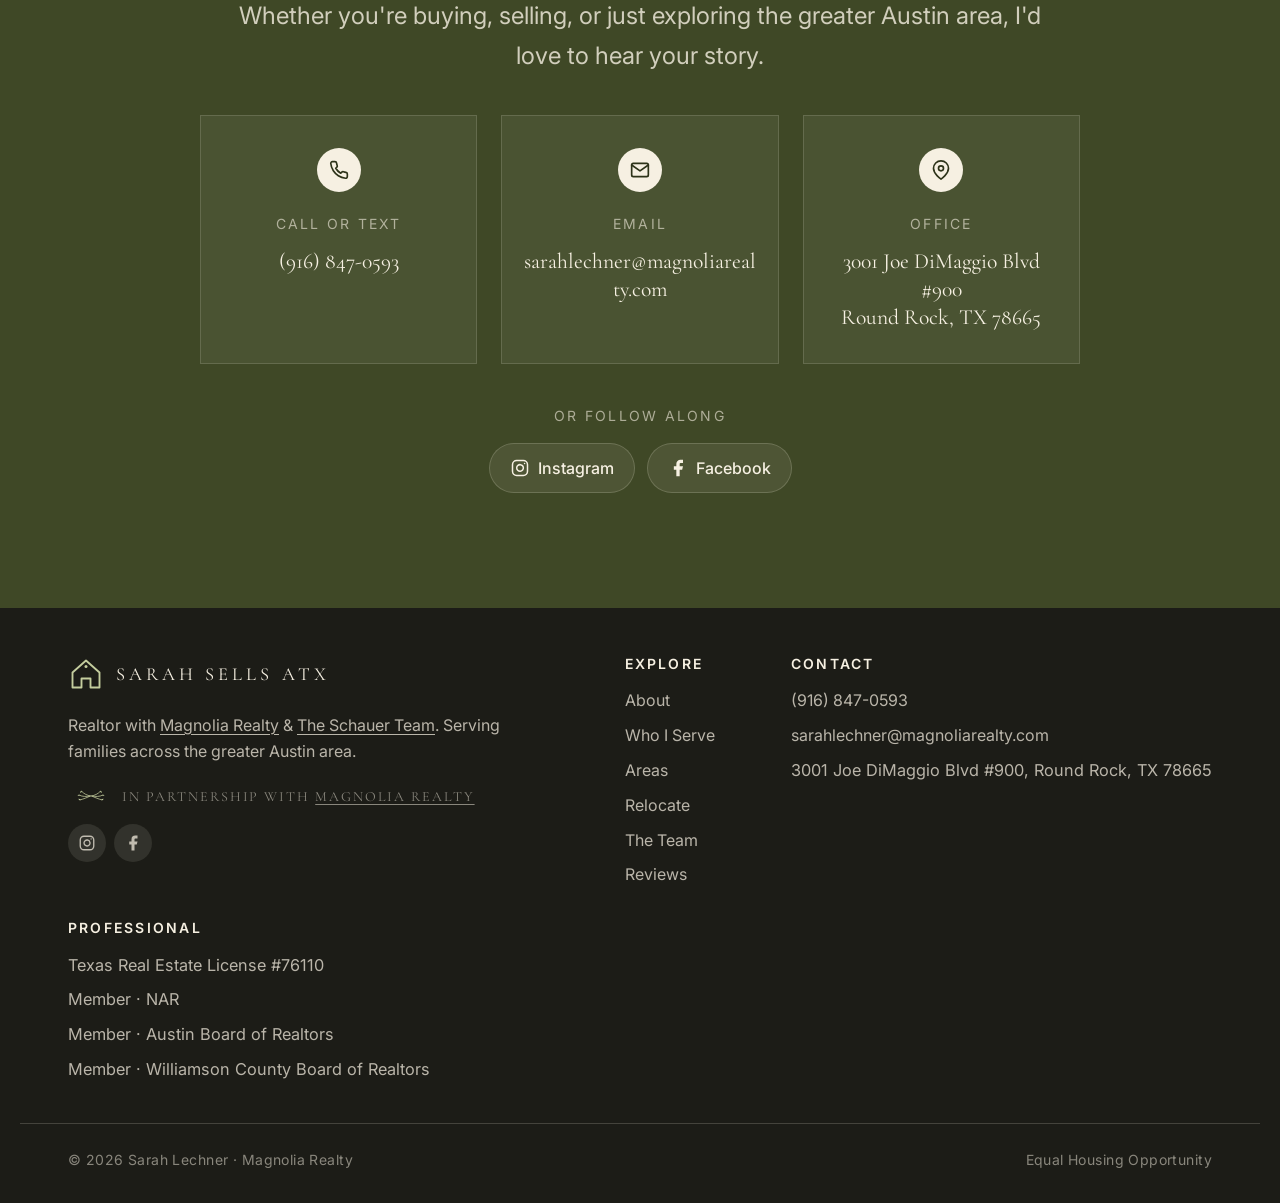
==== commit 8f61e659: "Areas: replace Hutto with Cedar Park" ====
--- a/index.html
+++ b/index.html
@@ -4,7 +4,7 @@
   <meta charset="utf-8" />
   <meta name="viewport" content="width=device-width, initial-scale=1" />
   <title>Sarah Sells ATX - Sarah Lechner, Austin Realtor | Magnolia Realty</title>
-  <meta name="description" content="Sarah Lechner is an Austin-area realtor with Magnolia Realty and The Schauer Team. Helping families buy, sell, and relocate across Austin, Round Rock, Leander, Liberty Hill, Georgetown and Hutto." />
+  <meta name="description" content="Sarah Lechner is an Austin-area realtor with Magnolia Realty and The Schauer Team. Helping families buy, sell, and relocate across Austin, Round Rock, Leander, Cedar Park, Liberty Hill and Georgetown." />
   <meta name="theme-color" content="#3f4826" />
 
   <!-- Open Graph -->
@@ -45,7 +45,7 @@
       "postalCode": "78665",
       "addressCountry": "US"
     },
-    "areaServed": ["Austin, TX","Round Rock, TX","Leander, TX","Liberty Hill, TX","Georgetown, TX","Hutto, TX"],
+    "areaServed": ["Austin, TX","Round Rock, TX","Leander, TX","Liberty Hill, TX","Georgetown, TX","Cedar Park, TX"],
     "worksFor": { "@type": "Organization", "name": "Magnolia Realty" },
     "aggregateRating": { "@type": "AggregateRating", "ratingValue": "5.0", "reviewCount": "58" }
   }
@@ -204,9 +204,9 @@
           <li>Austin <span class="zip">78701</span></li>
           <li>Round Rock <span class="zip">78665</span></li>
           <li>Leander <span class="zip">78641</span></li>
+          <li>Cedar Park <span class="zip">78613</span></li>
           <li>Liberty Hill <span class="zip">78642</span></li>
           <li>Georgetown <span class="zip">78626</span></li>
-          <li>Hutto <span class="zip">78634</span></li>
         </ul>
       </div>
     </section>
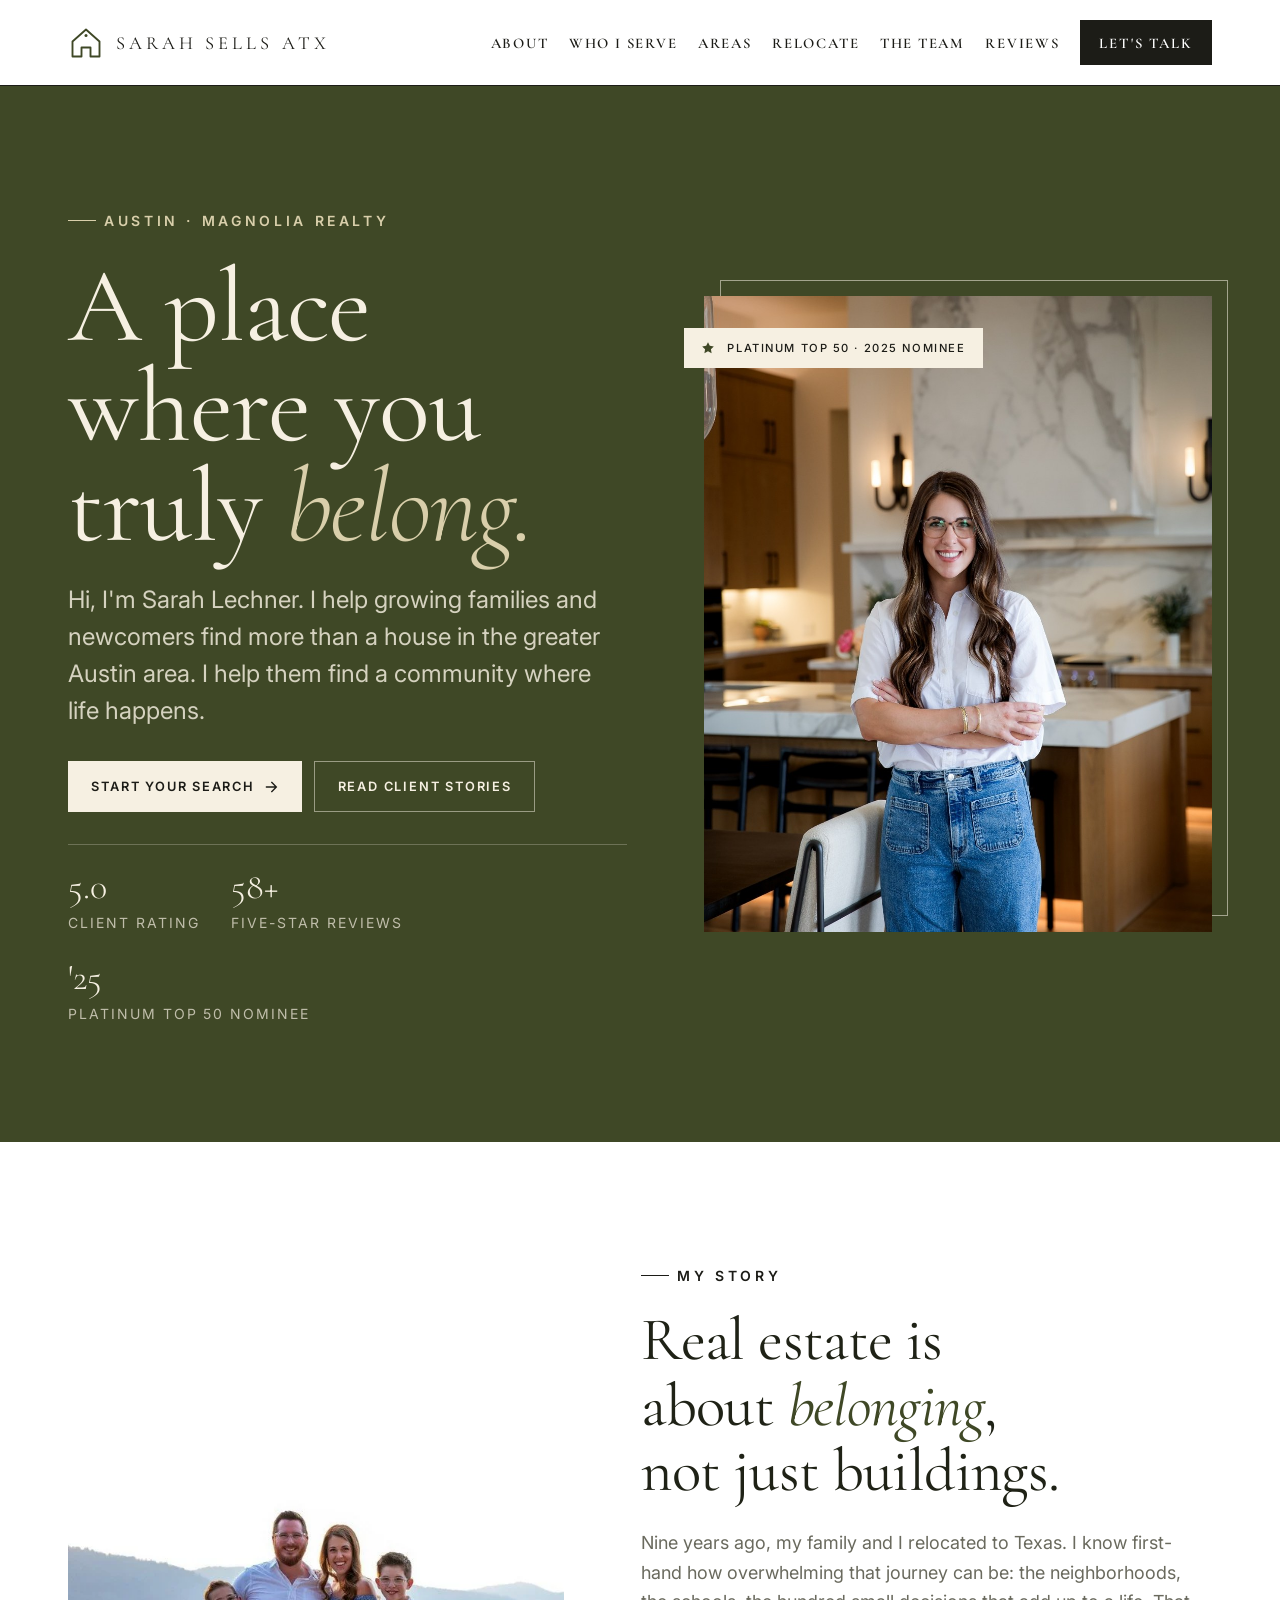
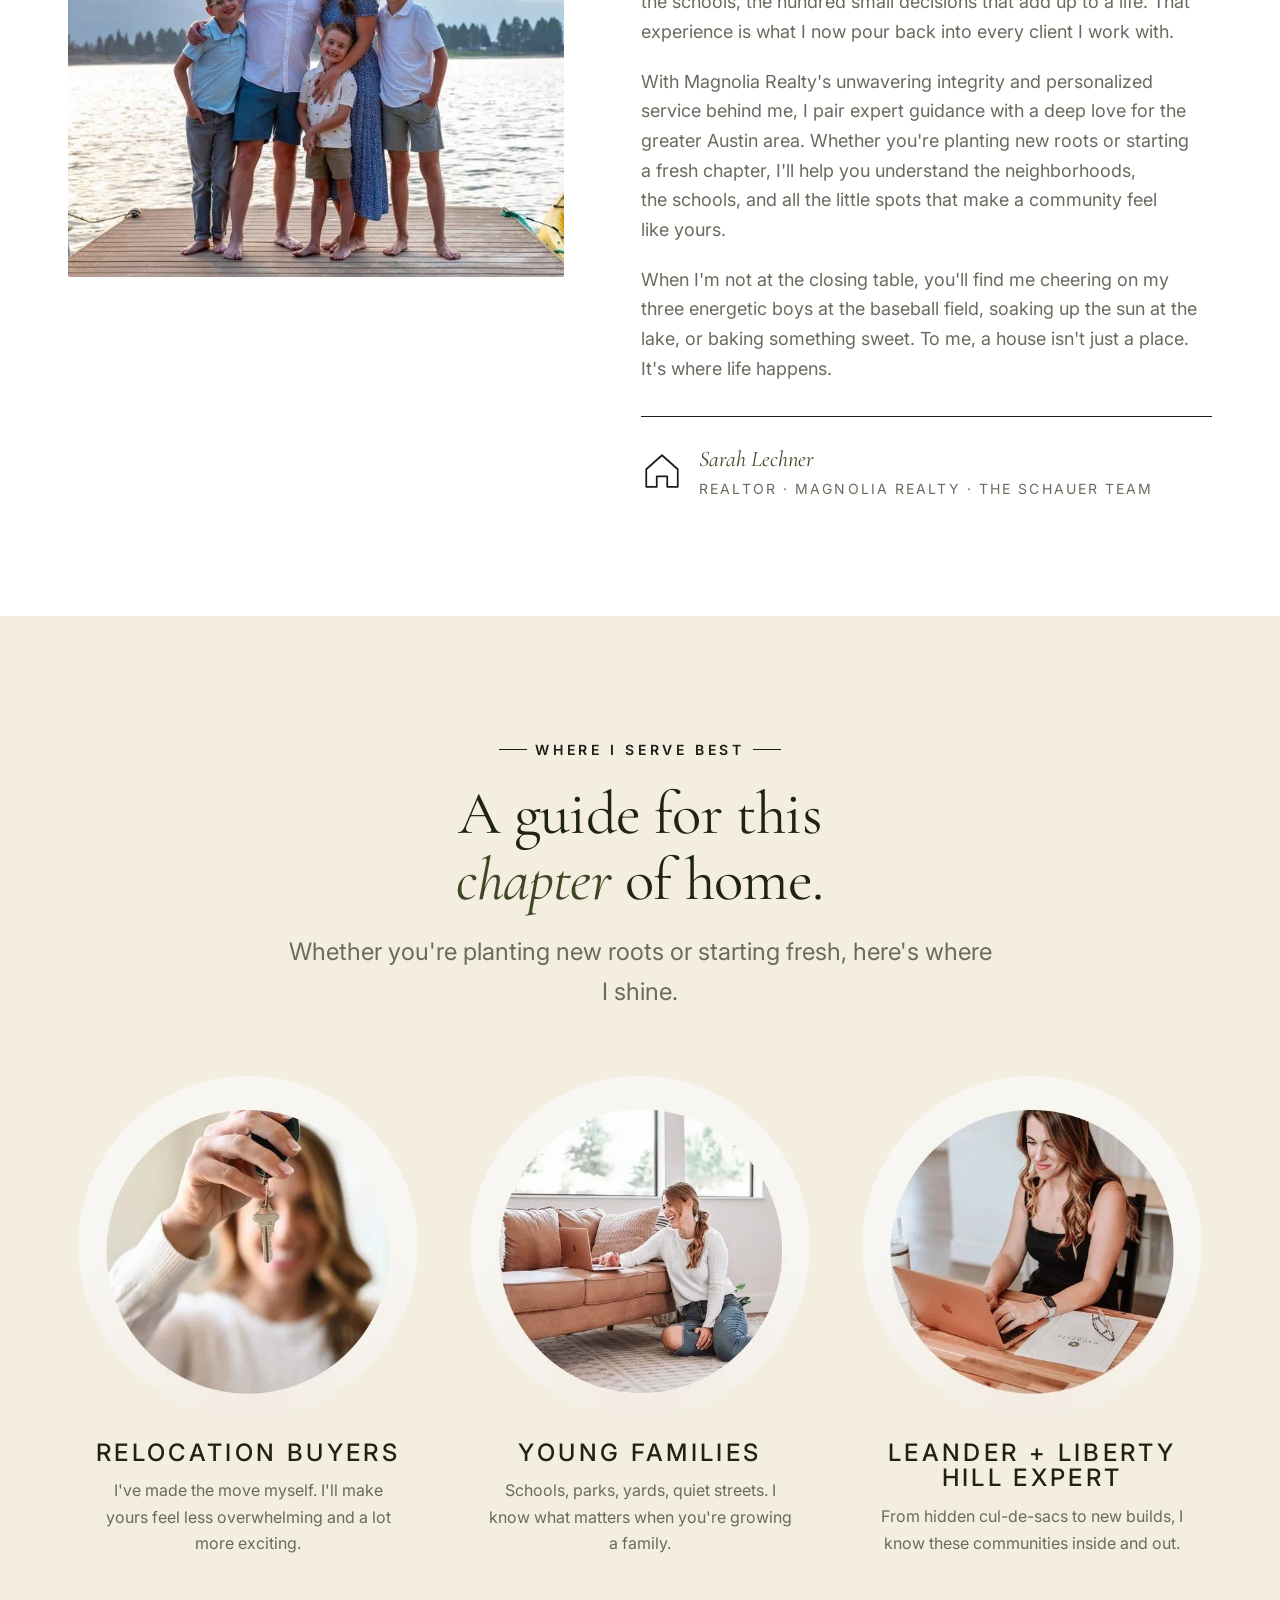
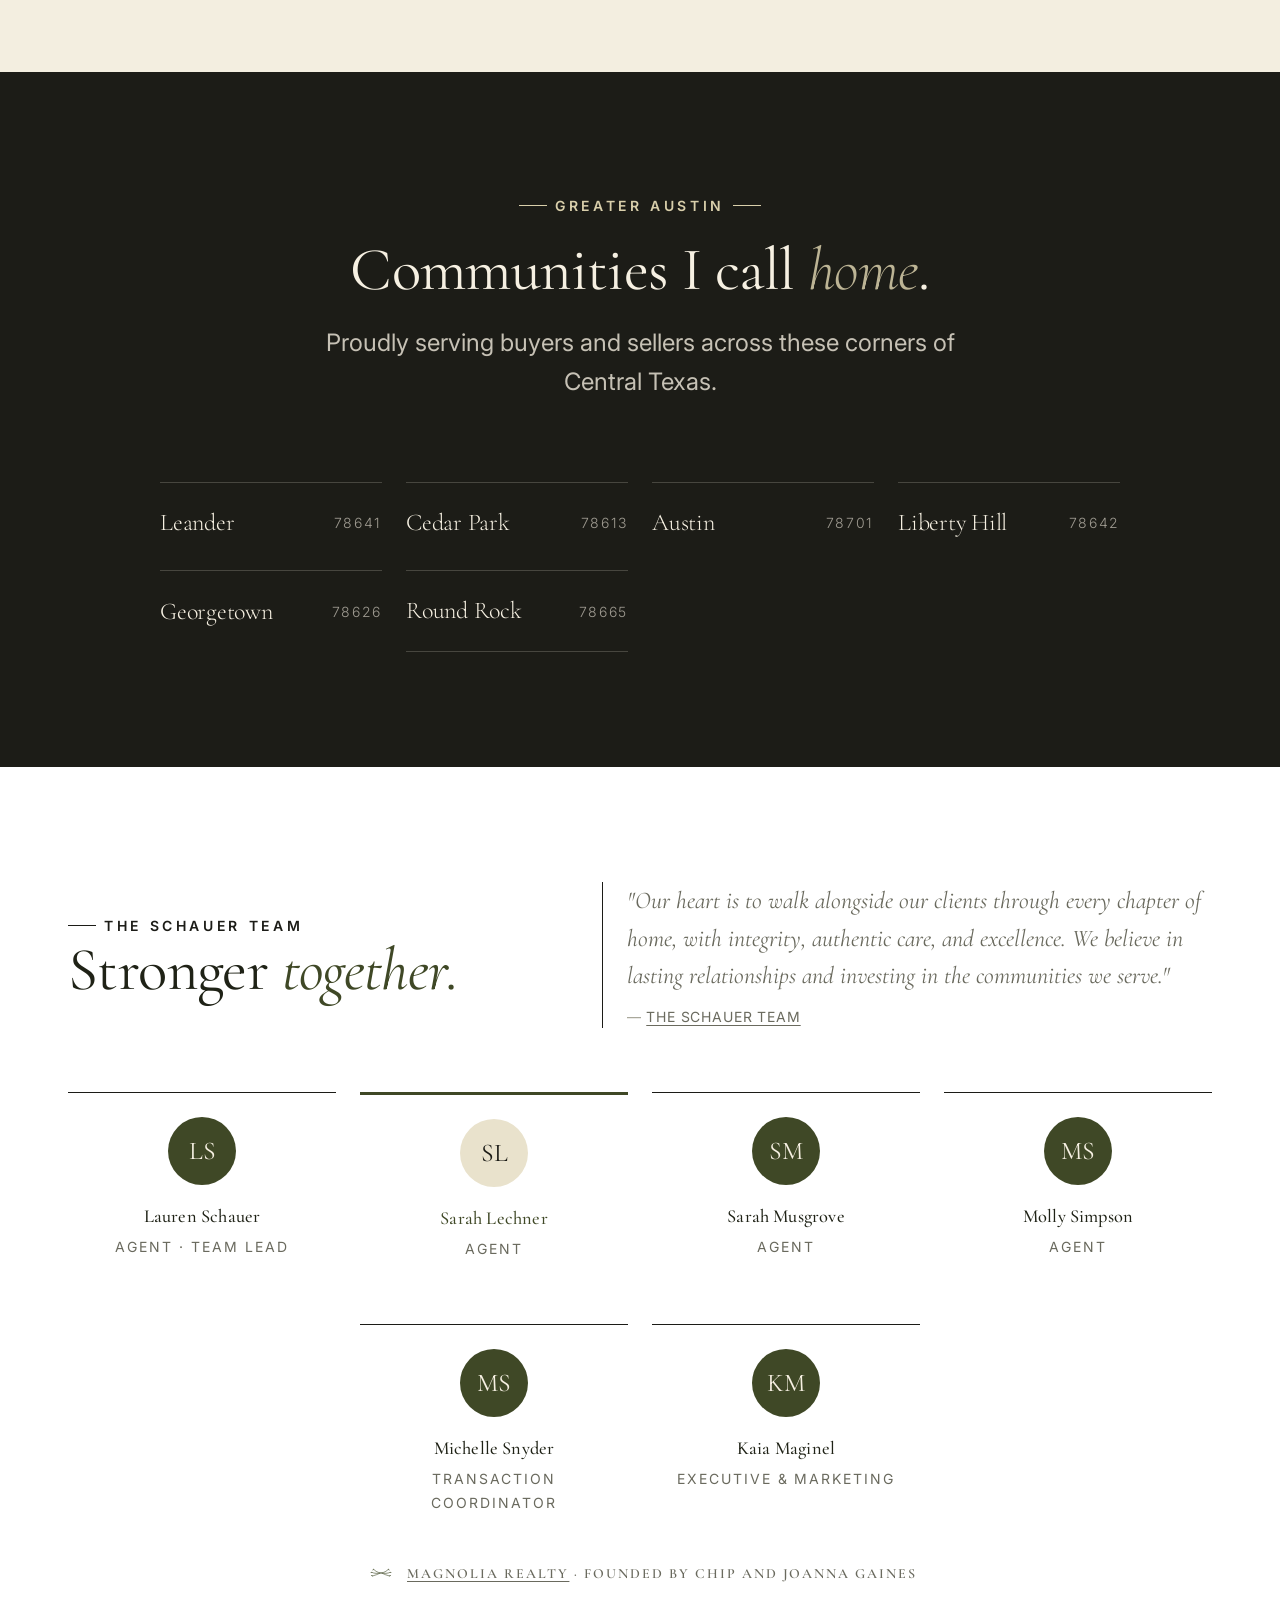
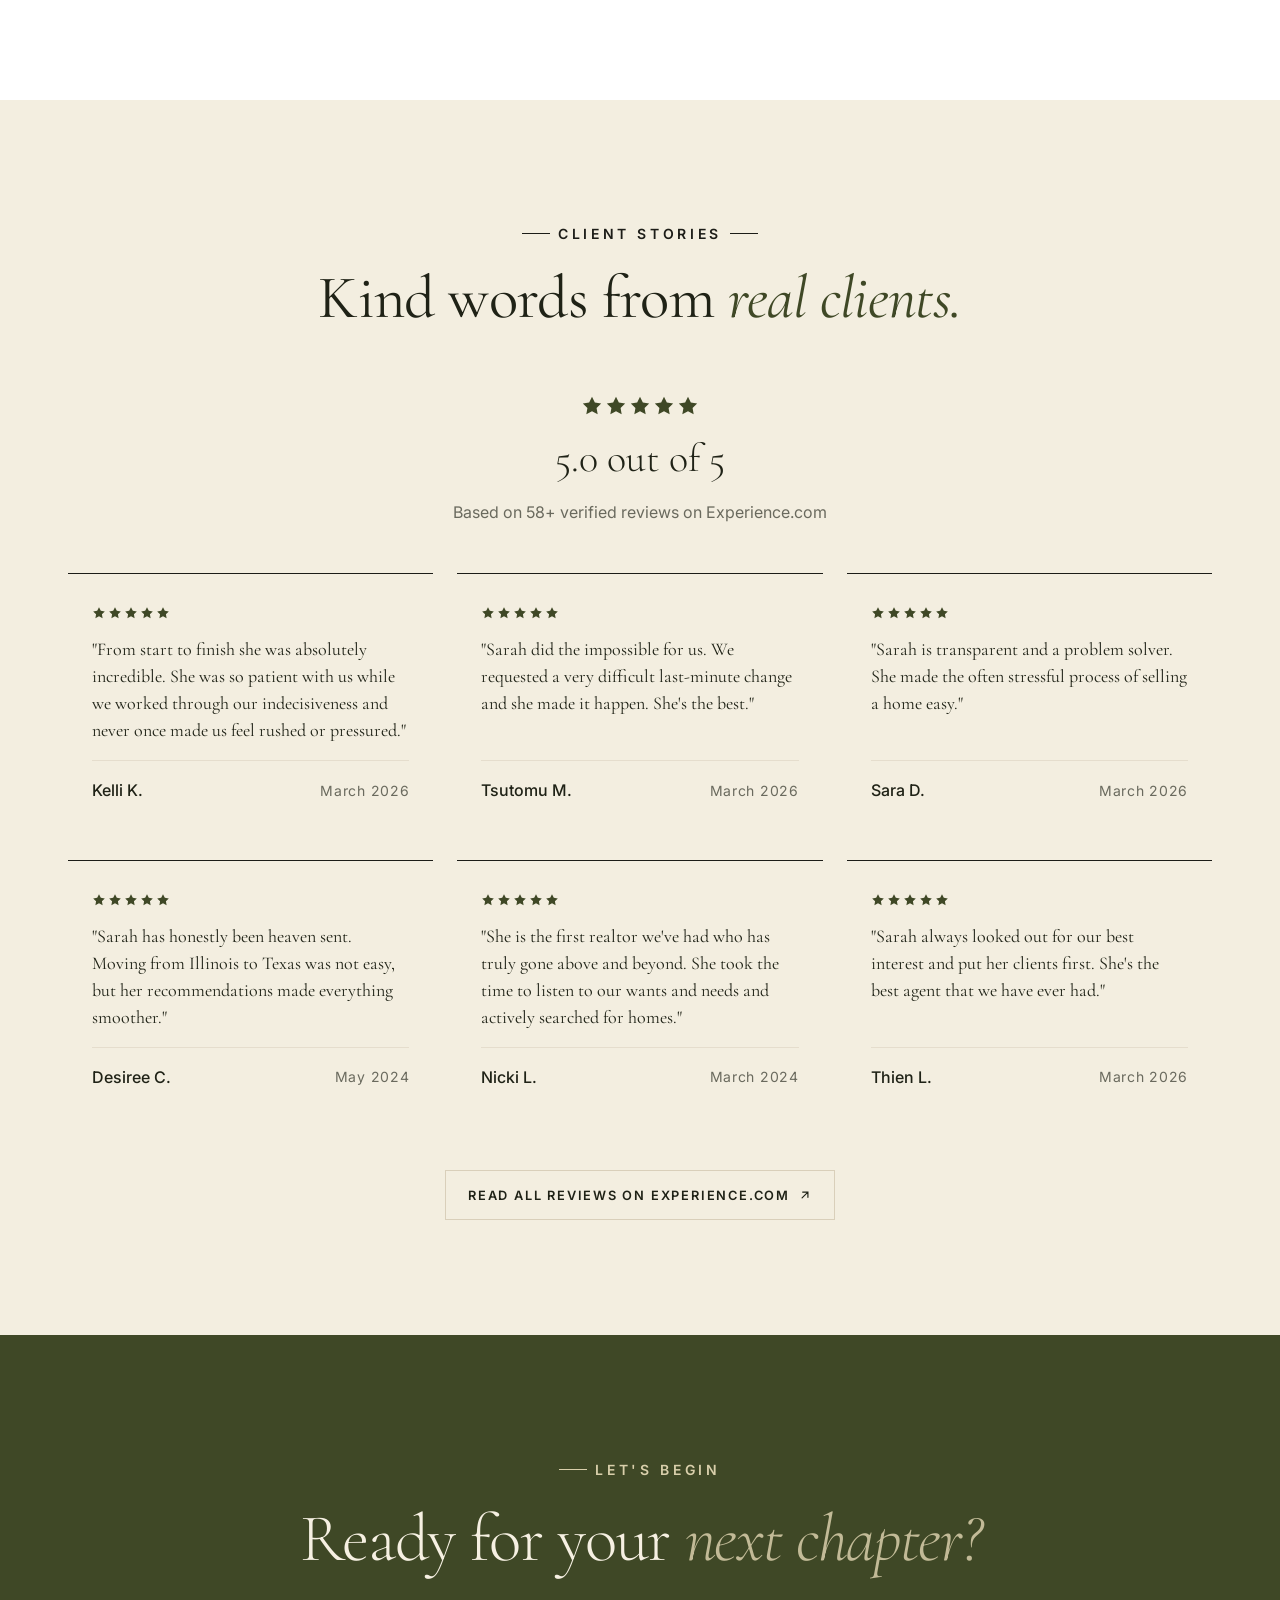
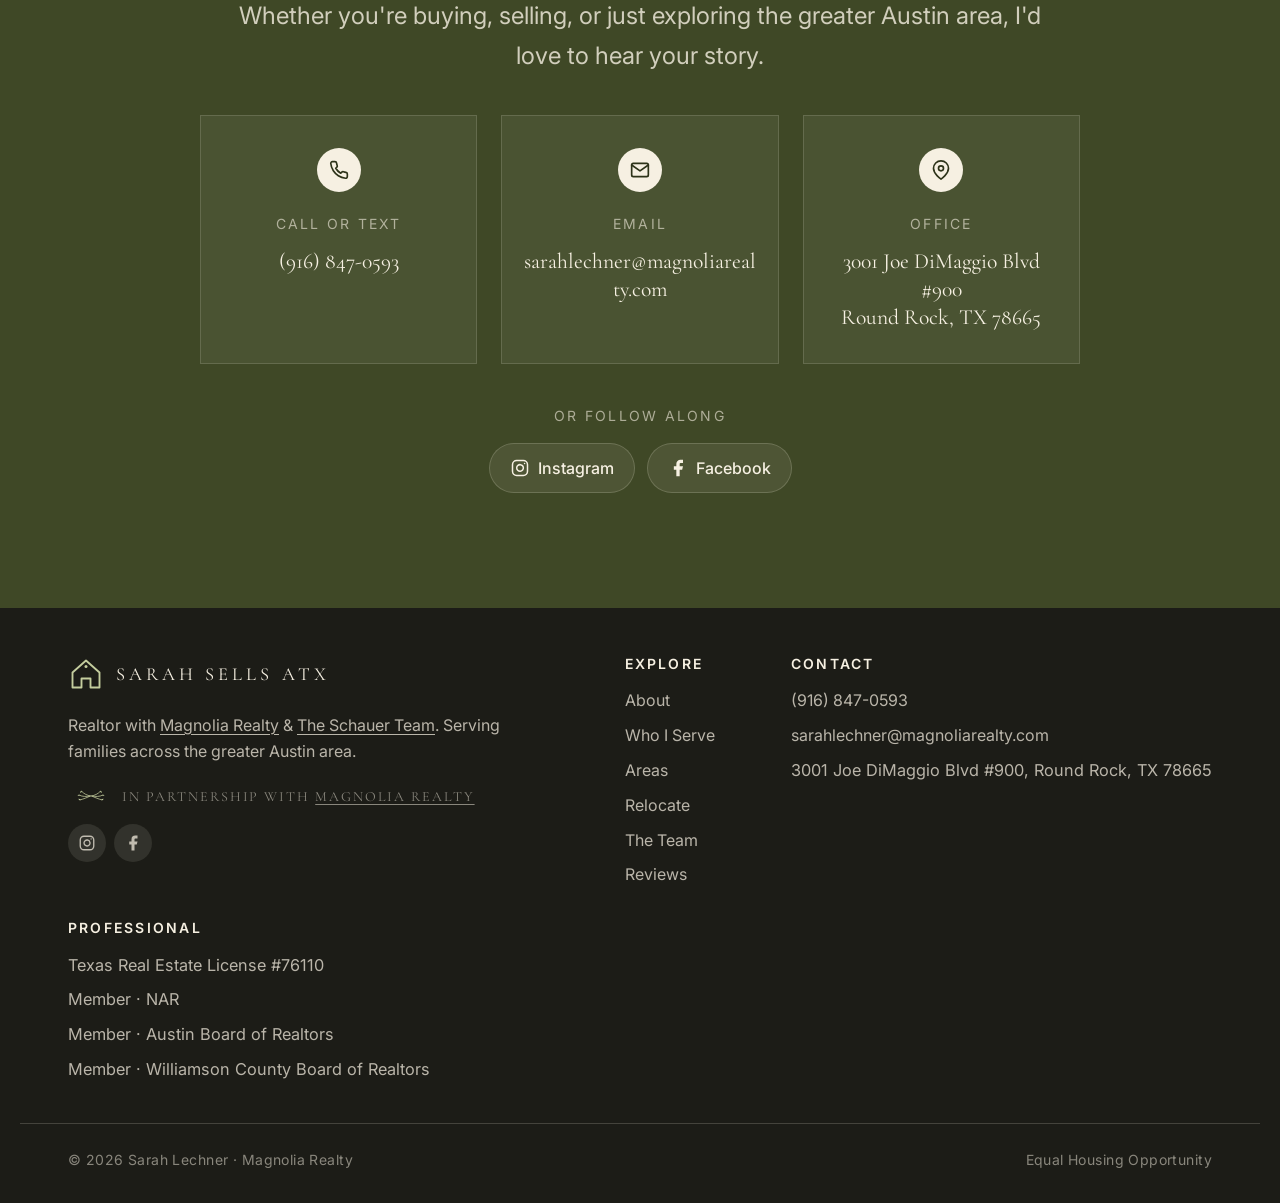
==== commit d38a88fb: "Remove dark mode toggle (light only); reorder Areas: Leander, Cedar Park, Austin, Liberty Hill, Geor" ====
--- a/index.html
+++ b/index.html
@@ -1,5 +1,5 @@
 <!doctype html>
-<html lang="en">
+<html lang="en" data-theme="light">
 <head>
   <meta charset="utf-8" />
   <meta name="viewport" content="width=device-width, initial-scale=1" />
@@ -45,7 +45,7 @@
       "postalCode": "78665",
       "addressCountry": "US"
     },
-    "areaServed": ["Austin, TX","Round Rock, TX","Leander, TX","Liberty Hill, TX","Georgetown, TX","Cedar Park, TX"],
+    "areaServed": ["Leander, TX","Cedar Park, TX","Austin, TX","Liberty Hill, TX","Georgetown, TX","Round Rock, TX"],
     "worksFor": { "@type": "Organization", "name": "Magnolia Realty" },
     "aggregateRating": { "@type": "AggregateRating", "ratingValue": "5.0", "reviewCount": "58" }
   }
@@ -71,9 +71,6 @@
         <a href="#team">The Team</a>
         <a href="#reviews">Reviews</a>
         <a href="#contact" class="nav-cta">Let's talk</a>
-        <button class="theme-toggle" data-theme-toggle aria-label="Switch to dark mode">
-          <svg width="18" height="18" viewBox="0 0 24 24" fill="none" stroke="currentColor" stroke-width="2"><path d="M21 12.79A9 9 0 1 1 11.21 3 7 7 0 0 0 21 12.79z"/></svg>
-        </button>
       </nav>
 
       <button class="menu-toggle" aria-label="Open menu" aria-expanded="false" aria-controls="primary-nav">
@@ -201,12 +198,12 @@
         </div>
 
         <ul class="areas-list" data-reveal>
-          <li>Austin <span class="zip">78701</span></li>
-          <li>Round Rock <span class="zip">78665</span></li>
           <li>Leander <span class="zip">78641</span></li>
           <li>Cedar Park <span class="zip">78613</span></li>
+          <li>Austin <span class="zip">78701</span></li>
           <li>Liberty Hill <span class="zip">78642</span></li>
           <li>Georgetown <span class="zip">78626</span></li>
+          <li>Round Rock <span class="zip">78665</span></li>
         </ul>
       </div>
     </section>
